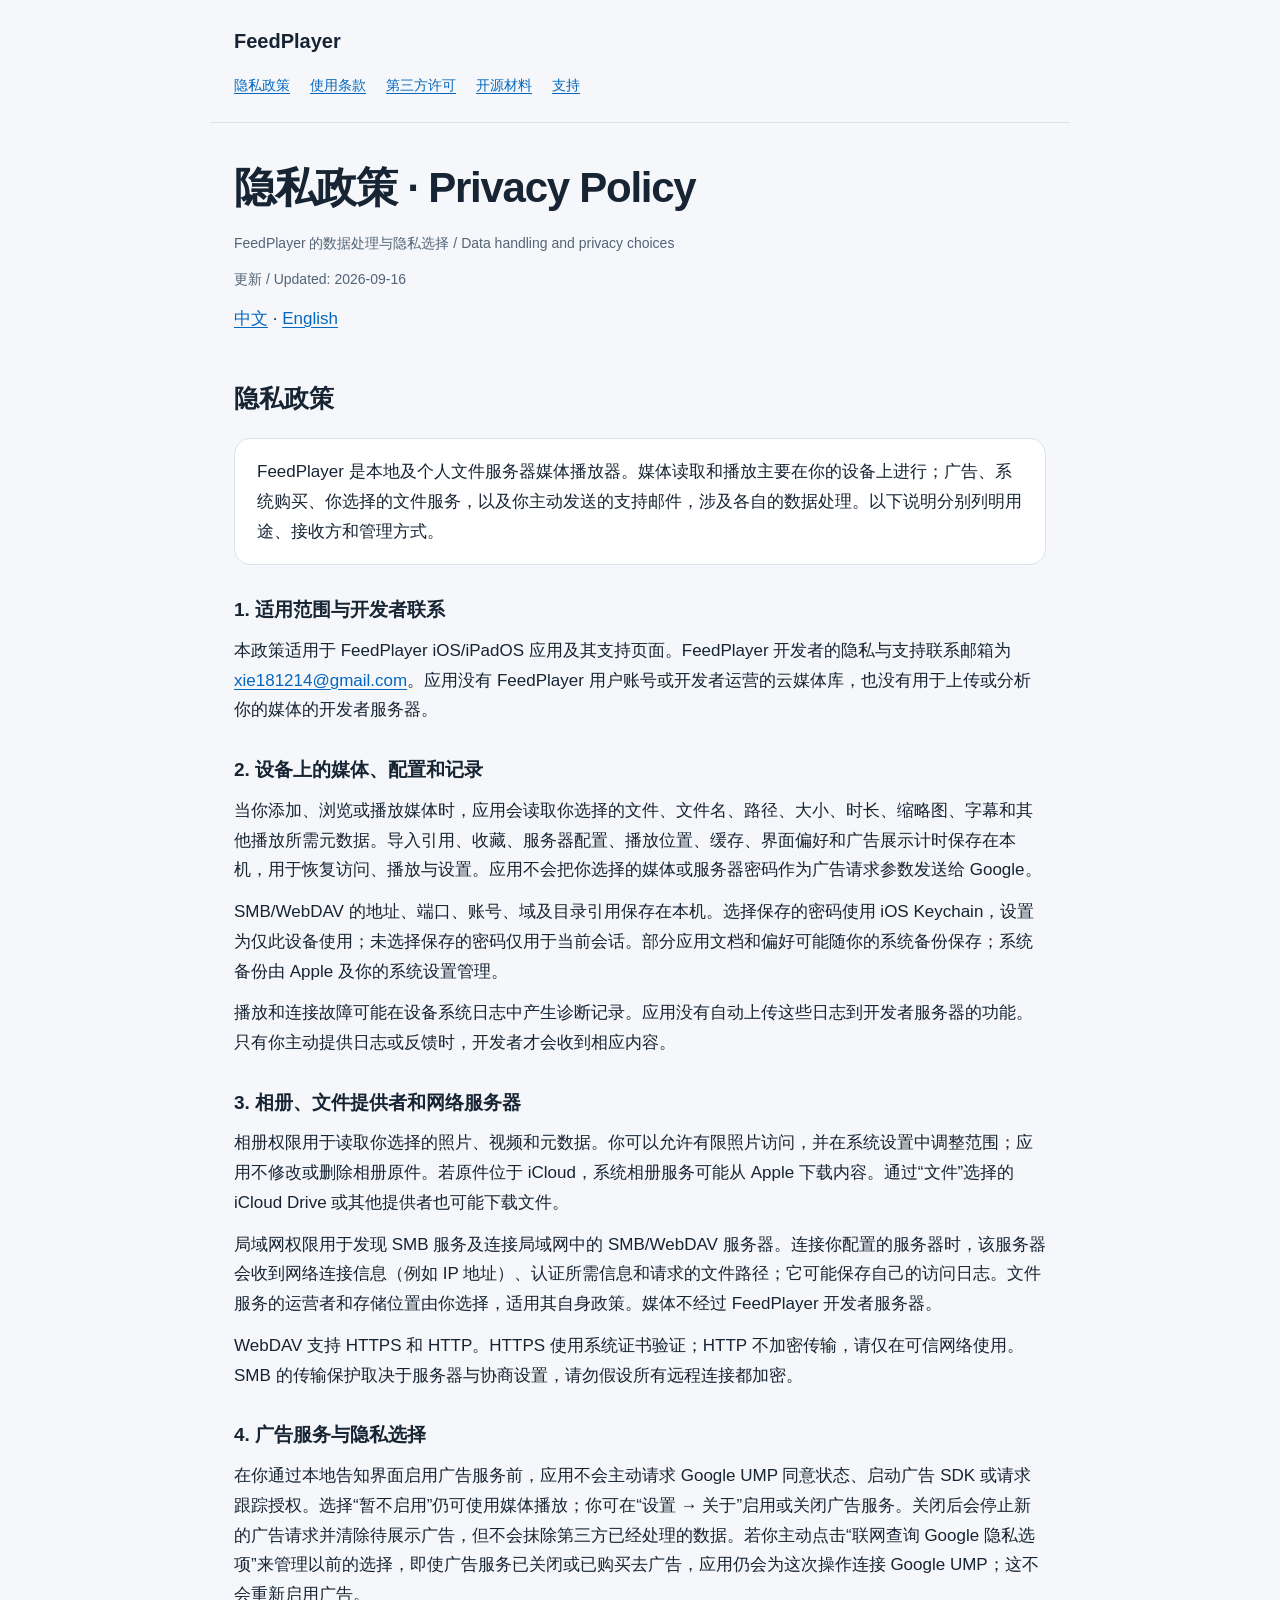
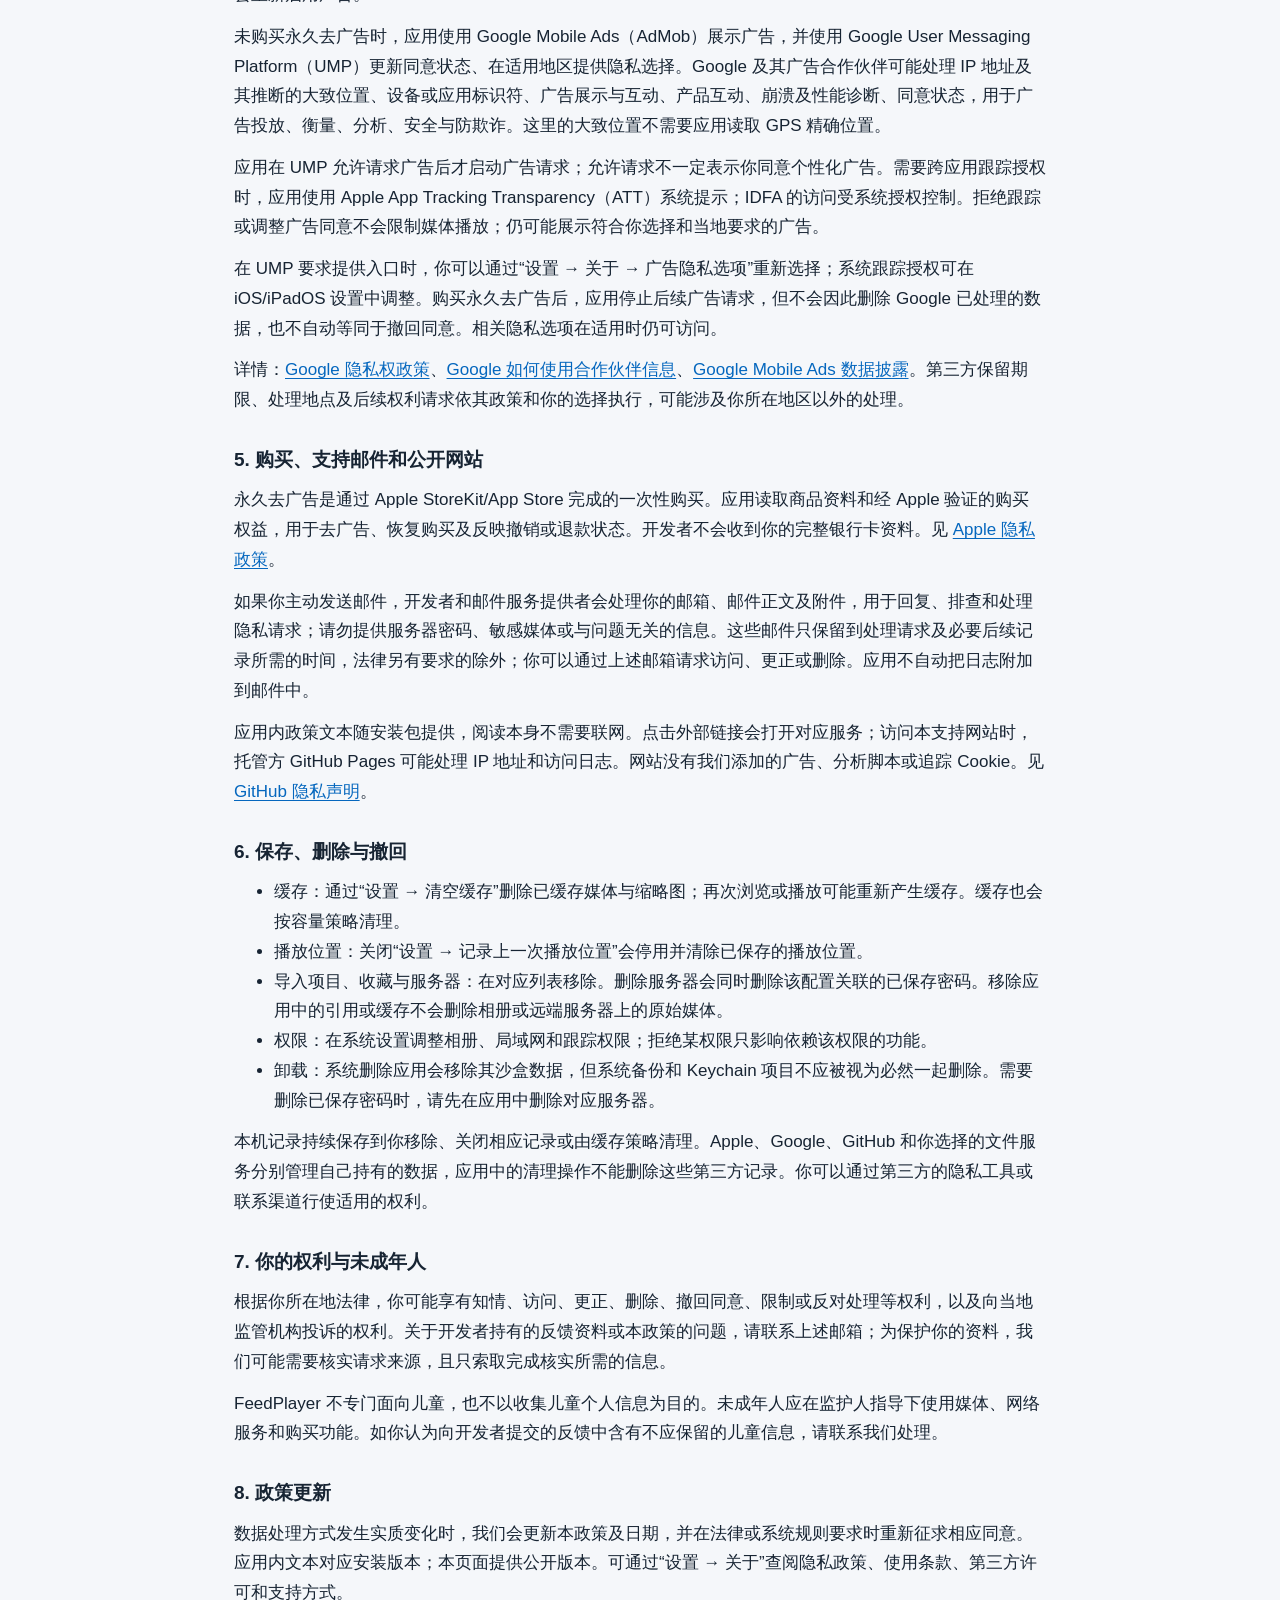
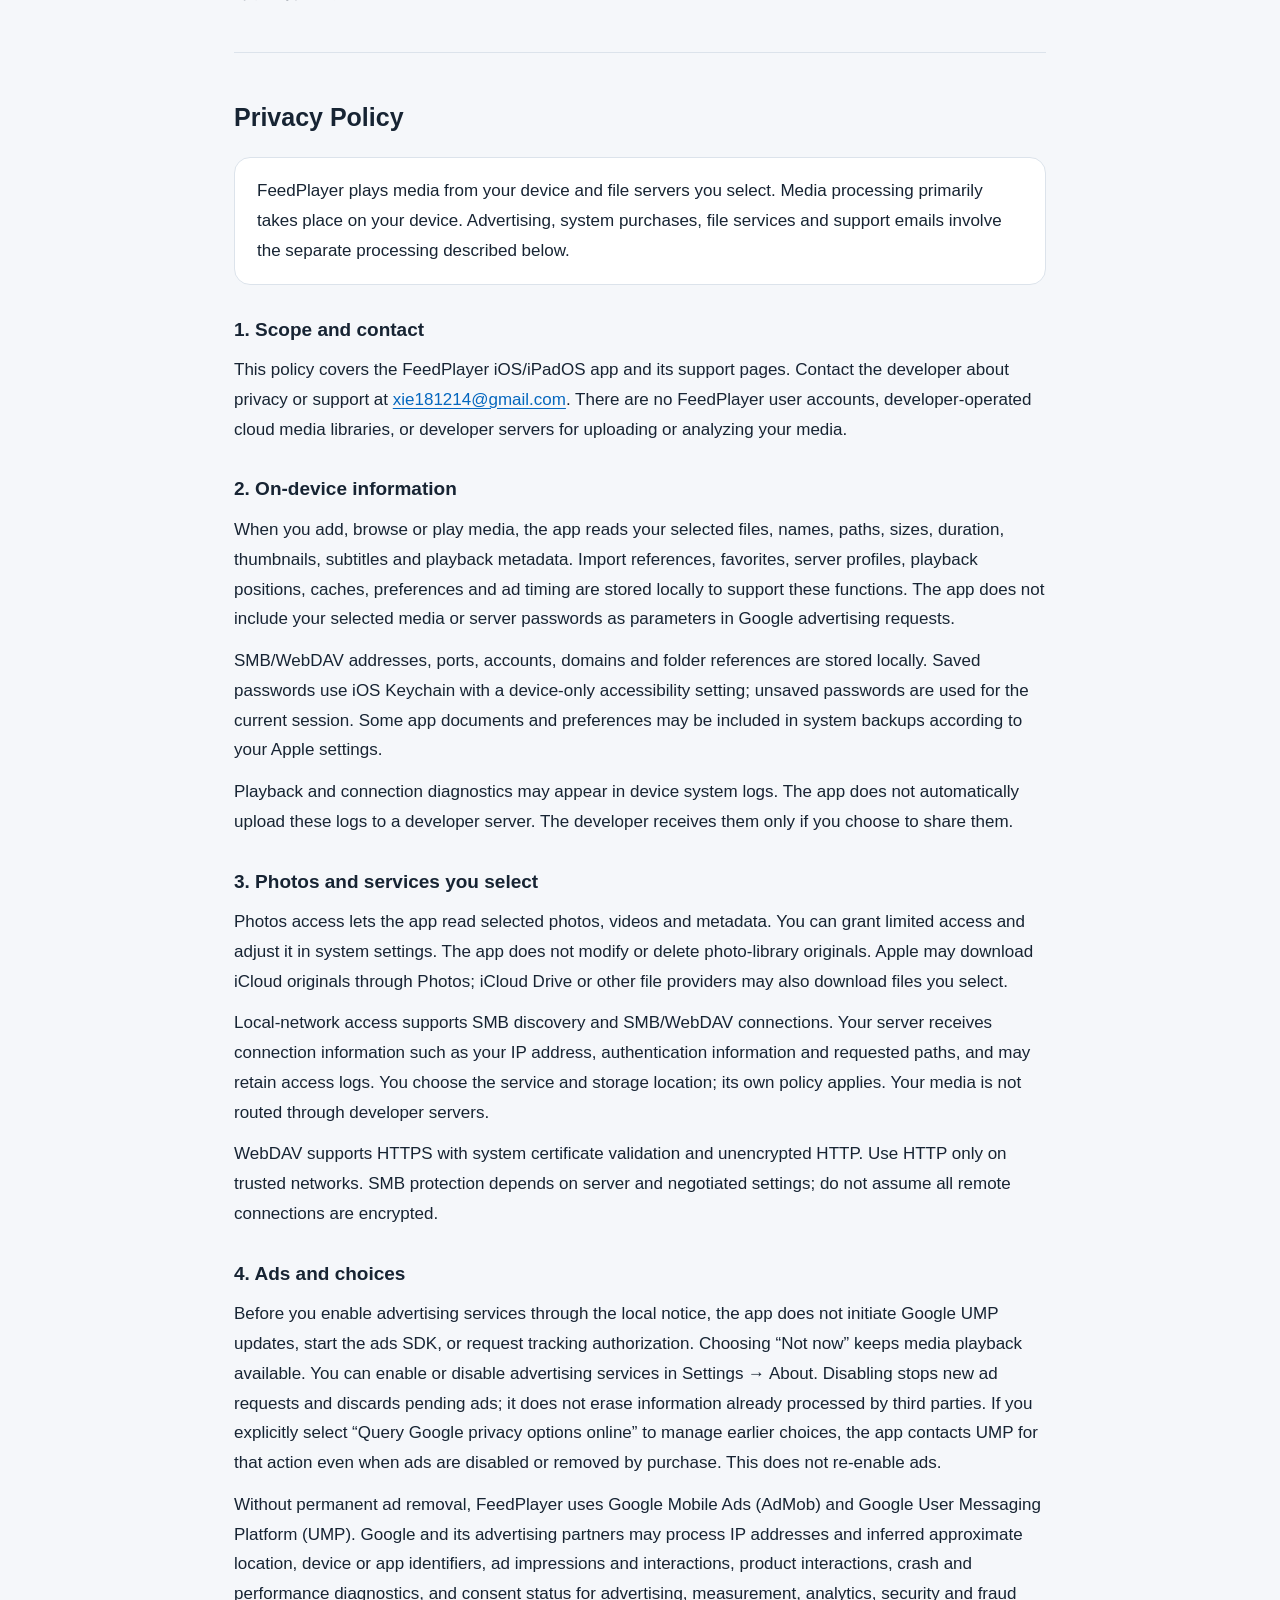
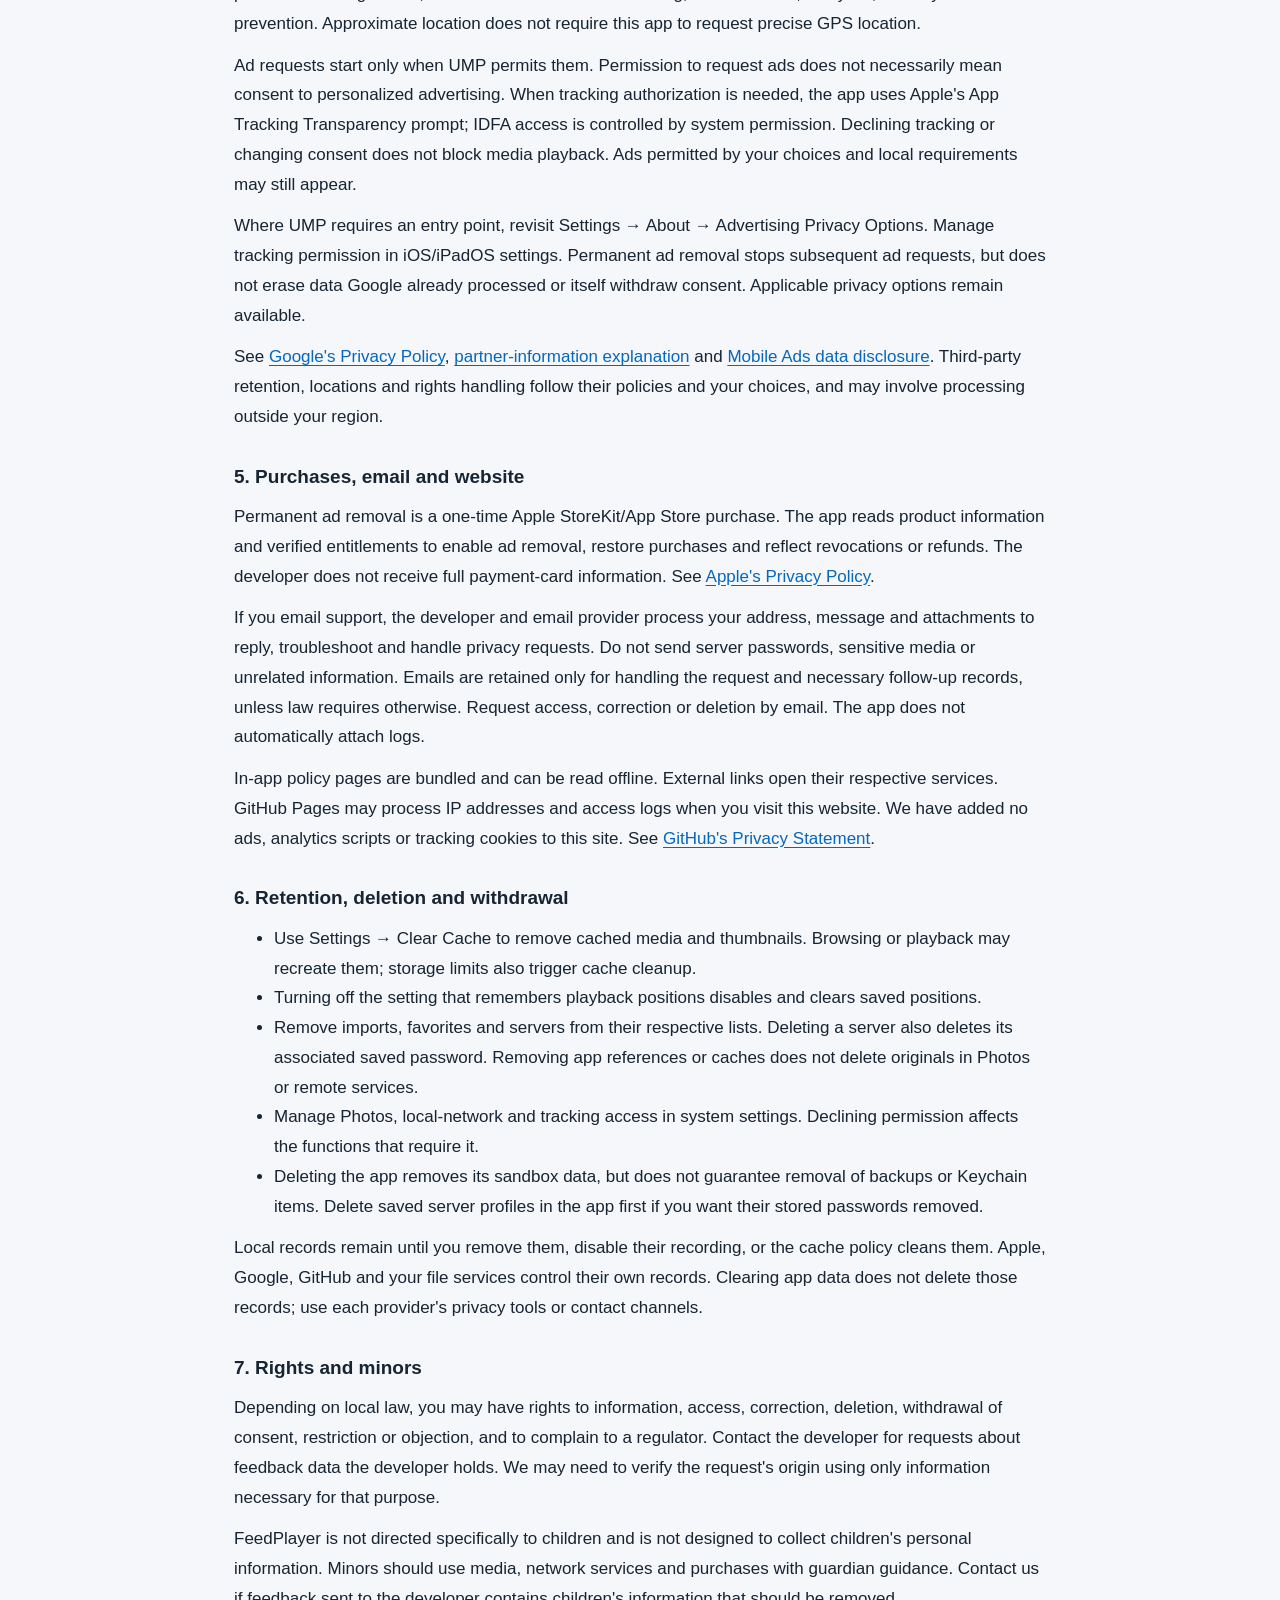
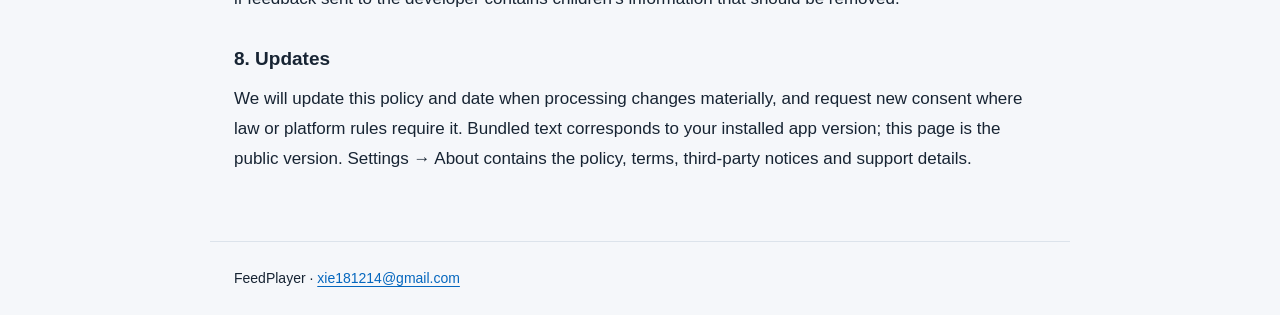
==== privacy-policy.html @ 482be85b "Publish FeedPlayer privacy, terms, third-party notices and source materials" ====
<!doctype html>
<html lang="zh-Hans"><head><meta charset="utf-8"><meta name="viewport" content="width=device-width,initial-scale=1"><meta name="color-scheme" content="light dark"><meta name="description" content="FeedPlayer 的数据处理与隐私选择 / Data handling and privacy choices"><title>FeedPlayer · 隐私政策 · Privacy Policy</title><style>
:root{color-scheme:light dark;--bg:#f5f7fa;--fg:#172433;--muted:#536477;--line:#dce3eb;--link:#0567be;--card:#fff}
*{box-sizing:border-box}body{margin:0;background:var(--bg);color:var(--fg);font:17px/1.75 -apple-system,BlinkMacSystemFont,"Segoe UI",sans-serif}a{color:var(--link);text-underline-offset:3px;overflow-wrap:anywhere}header,main,footer{max-width:860px;margin:auto;padding:24px}header{border-bottom:1px solid var(--line)}nav{display:flex;flex-wrap:wrap;gap:8px 20px;font-size:14px}.brand{display:block;font-size:20px;font-weight:700;margin-bottom:14px;text-decoration:none;color:var(--fg)}main{padding-top:40px;padding-bottom:56px}h1{font-size:clamp(28px,6vw,42px);line-height:1.2;margin:0 0 18px;letter-spacing:-.03em}h2{font-size:25px;line-height:1.3;margin:48px 0 24px}h3{font-size:19px;line-height:1.4;margin:32px 0 12px}p,ul{margin:12px 0}.meta,.muted{color:var(--muted);font-size:14px}.summary{background:var(--card);border:1px solid var(--line);border-radius:16px;padding:18px 22px;margin:24px 0}hr{border:0;border-top:1px solid var(--line);margin:44px 0}footer{border-top:1px solid var(--line);font-size:14px}pre{font:13px/1.65 ui-monospace,SFMono-Regular,Menlo,monospace;white-space:pre-wrap;overflow-wrap:anywhere}details{background:var(--card);border:1px solid var(--line);border-radius:12px;padding:16px;margin:14px 0}summary{cursor:pointer;font-weight:600}table{border-collapse:collapse;width:100%;font-size:14px}td,th{text-align:left;vertical-align:top;border-bottom:1px solid var(--line);padding:12px 6px;overflow-wrap:anywhere}code{overflow-wrap:anywhere}section{scroll-margin-top:20px}@media(prefers-color-scheme:dark){:root{--bg:#111820;--fg:#ecf1f7;--muted:#b1bfce;--line:#344251;--link:#89c6ff;--card:#1a2531}}@media(max-width:480px){header,main,footer{padding-left:20px;padding-right:20px}body{font-size:16px}nav{gap:8px 16px}}
</style></head><body><header><a class="brand" href="index.html">FeedPlayer</a><nav aria-label="合规与支持 / Legal and support"><a href="privacy-policy.html">隐私政策</a><a href="terms-of-use.html">使用条款</a><a href="third-party-notices.html">第三方许可</a><a href="source-offer.html">开源材料</a><a href="support.html">支持</a></nav></header><main><h1>隐私政策 · Privacy Policy</h1><p class="meta">FeedPlayer 的数据处理与隐私选择 / Data handling and privacy choices</p><p class="meta">更新 / Updated: 2026-09-16</p>
<p><a href="#zh">中文</a> · <a href="#en">English</a></p>
<article id="zh" lang="zh-Hans"><h2>隐私政策</h2>
<div class="summary">FeedPlayer 是本地及个人文件服务器媒体播放器。媒体读取和播放主要在你的设备上进行；广告、系统购买、你选择的文件服务，以及你主动发送的支持邮件，涉及各自的数据处理。以下说明分别列明用途、接收方和管理方式。</div>
<section><h3>1. 适用范围与开发者联系</h3><p>本政策适用于 FeedPlayer iOS/iPadOS 应用及其支持页面。FeedPlayer 开发者的隐私与支持联系邮箱为 <a href="mailto:xie181214@gmail.com">xie181214@gmail.com</a>。应用没有 FeedPlayer 用户账号或开发者运营的云媒体库，也没有用于上传或分析你的媒体的开发者服务器。</p></section>
<section><h3>2. 设备上的媒体、配置和记录</h3><p>当你添加、浏览或播放媒体时，应用会读取你选择的文件、文件名、路径、大小、时长、缩略图、字幕和其他播放所需元数据。导入引用、收藏、服务器配置、播放位置、缓存、界面偏好和广告展示计时保存在本机，用于恢复访问、播放与设置。应用不会把你选择的媒体或服务器密码作为广告请求参数发送给 Google。</p><p>SMB/WebDAV 的地址、端口、账号、域及目录引用保存在本机。选择保存的密码使用 iOS Keychain，设置为仅此设备使用；未选择保存的密码仅用于当前会话。部分应用文档和偏好可能随你的系统备份保存；系统备份由 Apple 及你的系统设置管理。</p><p>播放和连接故障可能在设备系统日志中产生诊断记录。应用没有自动上传这些日志到开发者服务器的功能。只有你主动提供日志或反馈时，开发者才会收到相应内容。</p></section>
<section><h3>3. 相册、文件提供者和网络服务器</h3><p>相册权限用于读取你选择的照片、视频和元数据。你可以允许有限照片访问，并在系统设置中调整范围；应用不修改或删除相册原件。若原件位于 iCloud，系统相册服务可能从 Apple 下载内容。通过“文件”选择的 iCloud Drive 或其他提供者也可能下载文件。</p><p>局域网权限用于发现 SMB 服务及连接局域网中的 SMB/WebDAV 服务器。连接你配置的服务器时，该服务器会收到网络连接信息（例如 IP 地址）、认证所需信息和请求的文件路径；它可能保存自己的访问日志。文件服务的运营者和存储位置由你选择，适用其自身政策。媒体不经过 FeedPlayer 开发者服务器。</p><p>WebDAV 支持 HTTPS 和 HTTP。HTTPS 使用系统证书验证；HTTP 不加密传输，请仅在可信网络使用。SMB 的传输保护取决于服务器与协商设置，请勿假设所有远程连接都加密。</p></section>
<section><h3>4. 广告服务与隐私选择</h3><p>在你通过本地告知界面启用广告服务前，应用不会主动请求 Google UMP 同意状态、启动广告 SDK 或请求跟踪授权。选择“暂不启用”仍可使用媒体播放；你可在“设置 → 关于”启用或关闭广告服务。关闭后会停止新的广告请求并清除待展示广告，但不会抹除第三方已经处理的数据。若你主动点击“联网查询 Google 隐私选项”来管理以前的选择，即使广告服务已关闭或已购买去广告，应用仍会为这次操作连接 Google UMP；这不会重新启用广告。</p><p>未购买永久去广告时，应用使用 Google Mobile Ads（AdMob）展示广告，并使用 Google User Messaging Platform（UMP）更新同意状态、在适用地区提供隐私选择。Google 及其广告合作伙伴可能处理 IP 地址及其推断的大致位置、设备或应用标识符、广告展示与互动、产品互动、崩溃及性能诊断、同意状态，用于广告投放、衡量、分析、安全与防欺诈。这里的大致位置不需要应用读取 GPS 精确位置。</p><p>应用在 UMP 允许请求广告后才启动广告请求；允许请求不一定表示你同意个性化广告。需要跨应用跟踪授权时，应用使用 Apple App Tracking Transparency（ATT）系统提示；IDFA 的访问受系统授权控制。拒绝跟踪或调整广告同意不会限制媒体播放；仍可能展示符合你选择和当地要求的广告。</p><p>在 UMP 要求提供入口时，你可以通过“设置 → 关于 → 广告隐私选项”重新选择；系统跟踪授权可在 iOS/iPadOS 设置中调整。购买永久去广告后，应用停止后续广告请求，但不会因此删除 Google 已处理的数据，也不自动等同于撤回同意。相关隐私选项在适用时仍可访问。</p><p>详情：<a href="https://policies.google.com/privacy">Google 隐私权政策</a>、<a href="https://policies.google.com/technologies/partner-sites">Google 如何使用合作伙伴信息</a>、<a href="https://developers.google.com/admob/ios/privacy/data-disclosure">Google Mobile Ads 数据披露</a>。第三方保留期限、处理地点及后续权利请求依其政策和你的选择执行，可能涉及你所在地区以外的处理。</p></section>
<section><h3>5. 购买、支持邮件和公开网站</h3><p>永久去广告是通过 Apple StoreKit/App Store 完成的一次性购买。应用读取商品资料和经 Apple 验证的购买权益，用于去广告、恢复购买及反映撤销或退款状态。开发者不会收到你的完整银行卡资料。见 <a href="https://www.apple.com/legal/privacy/">Apple 隐私政策</a>。</p><p>如果你主动发送邮件，开发者和邮件服务提供者会处理你的邮箱、邮件正文及附件，用于回复、排查和处理隐私请求；请勿提供服务器密码、敏感媒体或与问题无关的信息。这些邮件只保留到处理请求及必要后续记录所需的时间，法律另有要求的除外；你可以通过上述邮箱请求访问、更正或删除。应用不自动把日志附加到邮件中。</p><p>应用内政策文本随安装包提供，阅读本身不需要联网。点击外部链接会打开对应服务；访问本支持网站时，托管方 GitHub Pages 可能处理 IP 地址和访问日志。网站没有我们添加的广告、分析脚本或追踪 Cookie。见 <a href="https://docs.github.com/en/site-policy/privacy-policies/github-general-privacy-statement">GitHub 隐私声明</a>。</p></section>
<section><h3>6. 保存、删除与撤回</h3><ul><li>缓存：通过“设置 → 清空缓存”删除已缓存媒体与缩略图；再次浏览或播放可能重新产生缓存。缓存也会按容量策略清理。</li><li>播放位置：关闭“设置 → 记录上一次播放位置”会停用并清除已保存的播放位置。</li><li>导入项目、收藏与服务器：在对应列表移除。删除服务器会同时删除该配置关联的已保存密码。移除应用中的引用或缓存不会删除相册或远端服务器上的原始媒体。</li><li>权限：在系统设置调整相册、局域网和跟踪权限；拒绝某权限只影响依赖该权限的功能。</li><li>卸载：系统删除应用会移除其沙盒数据，但系统备份和 Keychain 项目不应被视为必然一起删除。需要删除已保存密码时，请先在应用中删除对应服务器。</li></ul><p>本机记录持续保存到你移除、关闭相应记录或由缓存策略清理。Apple、Google、GitHub 和你选择的文件服务分别管理自己持有的数据，应用中的清理操作不能删除这些第三方记录。你可以通过第三方的隐私工具或联系渠道行使适用的权利。</p></section>
<section><h3>7. 你的权利与未成年人</h3><p>根据你所在地法律，你可能享有知情、访问、更正、删除、撤回同意、限制或反对处理等权利，以及向当地监管机构投诉的权利。关于开发者持有的反馈资料或本政策的问题，请联系上述邮箱；为保护你的资料，我们可能需要核实请求来源，且只索取完成核实所需的信息。</p><p>FeedPlayer 不专门面向儿童，也不以收集儿童个人信息为目的。未成年人应在监护人指导下使用媒体、网络服务和购买功能。如你认为向开发者提交的反馈中含有不应保留的儿童信息，请联系我们处理。</p></section>
<section><h3>8. 政策更新</h3><p>数据处理方式发生实质变化时，我们会更新本政策及日期，并在法律或系统规则要求时重新征求相应同意。应用内文本对应安装版本；本页面提供公开版本。可通过“设置 → 关于”查阅隐私政策、使用条款、第三方许可和支持方式。</p></section></article>
<hr><article id="en" lang="en"><h2>Privacy Policy</h2>
<div class="summary">FeedPlayer plays media from your device and file servers you select. Media processing primarily takes place on your device. Advertising, system purchases, file services and support emails involve the separate processing described below.</div>
<section><h3>1. Scope and contact</h3><p>This policy covers the FeedPlayer iOS/iPadOS app and its support pages. Contact the developer about privacy or support at <a href="mailto:xie181214@gmail.com">xie181214@gmail.com</a>. There are no FeedPlayer user accounts, developer-operated cloud media libraries, or developer servers for uploading or analyzing your media.</p></section>
<section><h3>2. On-device information</h3><p>When you add, browse or play media, the app reads your selected files, names, paths, sizes, duration, thumbnails, subtitles and playback metadata. Import references, favorites, server profiles, playback positions, caches, preferences and ad timing are stored locally to support these functions. The app does not include your selected media or server passwords as parameters in Google advertising requests.</p><p>SMB/WebDAV addresses, ports, accounts, domains and folder references are stored locally. Saved passwords use iOS Keychain with a device-only accessibility setting; unsaved passwords are used for the current session. Some app documents and preferences may be included in system backups according to your Apple settings.</p><p>Playback and connection diagnostics may appear in device system logs. The app does not automatically upload these logs to a developer server. The developer receives them only if you choose to share them.</p></section>
<section><h3>3. Photos and services you select</h3><p>Photos access lets the app read selected photos, videos and metadata. You can grant limited access and adjust it in system settings. The app does not modify or delete photo-library originals. Apple may download iCloud originals through Photos; iCloud Drive or other file providers may also download files you select.</p><p>Local-network access supports SMB discovery and SMB/WebDAV connections. Your server receives connection information such as your IP address, authentication information and requested paths, and may retain access logs. You choose the service and storage location; its own policy applies. Your media is not routed through developer servers.</p><p>WebDAV supports HTTPS with system certificate validation and unencrypted HTTP. Use HTTP only on trusted networks. SMB protection depends on server and negotiated settings; do not assume all remote connections are encrypted.</p></section>
<section><h3>4. Ads and choices</h3><p>Before you enable advertising services through the local notice, the app does not initiate Google UMP updates, start the ads SDK, or request tracking authorization. Choosing “Not now” keeps media playback available. You can enable or disable advertising services in Settings → About. Disabling stops new ad requests and discards pending ads; it does not erase information already processed by third parties. If you explicitly select “Query Google privacy options online” to manage earlier choices, the app contacts UMP for that action even when ads are disabled or removed by purchase. This does not re-enable ads.</p><p>Without permanent ad removal, FeedPlayer uses Google Mobile Ads (AdMob) and Google User Messaging Platform (UMP). Google and its advertising partners may process IP addresses and inferred approximate location, device or app identifiers, ad impressions and interactions, product interactions, crash and performance diagnostics, and consent status for advertising, measurement, analytics, security and fraud prevention. Approximate location does not require this app to request precise GPS location.</p><p>Ad requests start only when UMP permits them. Permission to request ads does not necessarily mean consent to personalized advertising. When tracking authorization is needed, the app uses Apple's App Tracking Transparency prompt; IDFA access is controlled by system permission. Declining tracking or changing consent does not block media playback. Ads permitted by your choices and local requirements may still appear.</p><p>Where UMP requires an entry point, revisit Settings → About → Advertising Privacy Options. Manage tracking permission in iOS/iPadOS settings. Permanent ad removal stops subsequent ad requests, but does not erase data Google already processed or itself withdraw consent. Applicable privacy options remain available.</p><p>See <a href="https://policies.google.com/privacy">Google's Privacy Policy</a>, <a href="https://policies.google.com/technologies/partner-sites">partner-information explanation</a> and <a href="https://developers.google.com/admob/ios/privacy/data-disclosure">Mobile Ads data disclosure</a>. Third-party retention, locations and rights handling follow their policies and your choices, and may involve processing outside your region.</p></section>
<section><h3>5. Purchases, email and website</h3><p>Permanent ad removal is a one-time Apple StoreKit/App Store purchase. The app reads product information and verified entitlements to enable ad removal, restore purchases and reflect revocations or refunds. The developer does not receive full payment-card information. See <a href="https://www.apple.com/legal/privacy/">Apple's Privacy Policy</a>.</p><p>If you email support, the developer and email provider process your address, message and attachments to reply, troubleshoot and handle privacy requests. Do not send server passwords, sensitive media or unrelated information. Emails are retained only for handling the request and necessary follow-up records, unless law requires otherwise. Request access, correction or deletion by email. The app does not automatically attach logs.</p><p>In-app policy pages are bundled and can be read offline. External links open their respective services. GitHub Pages may process IP addresses and access logs when you visit this website. We have added no ads, analytics scripts or tracking cookies to this site. See <a href="https://docs.github.com/en/site-policy/privacy-policies/github-general-privacy-statement">GitHub's Privacy Statement</a>.</p></section>
<section><h3>6. Retention, deletion and withdrawal</h3><ul><li>Use Settings → Clear Cache to remove cached media and thumbnails. Browsing or playback may recreate them; storage limits also trigger cache cleanup.</li><li>Turning off the setting that remembers playback positions disables and clears saved positions.</li><li>Remove imports, favorites and servers from their respective lists. Deleting a server also deletes its associated saved password. Removing app references or caches does not delete originals in Photos or remote services.</li><li>Manage Photos, local-network and tracking access in system settings. Declining permission affects the functions that require it.</li><li>Deleting the app removes its sandbox data, but does not guarantee removal of backups or Keychain items. Delete saved server profiles in the app first if you want their stored passwords removed.</li></ul><p>Local records remain until you remove them, disable their recording, or the cache policy cleans them. Apple, Google, GitHub and your file services control their own records. Clearing app data does not delete those records; use each provider's privacy tools or contact channels.</p></section>
<section><h3>7. Rights and minors</h3><p>Depending on local law, you may have rights to information, access, correction, deletion, withdrawal of consent, restriction or objection, and to complain to a regulator. Contact the developer for requests about feedback data the developer holds. We may need to verify the request's origin using only information necessary for that purpose.</p><p>FeedPlayer is not directed specifically to children and is not designed to collect children's personal information. Minors should use media, network services and purchases with guardian guidance. Contact us if feedback sent to the developer contains children's information that should be removed.</p></section>
<section><h3>8. Updates</h3><p>We will update this policy and date when processing changes materially, and request new consent where law or platform rules require it. Bundled text corresponds to your installed app version; this page is the public version. Settings → About contains the policy, terms, third-party notices and support details.</p></section></article>
</main><footer>FeedPlayer · <a href="mailto:xie181214@gmail.com">xie181214@gmail.com</a></footer></body></html>
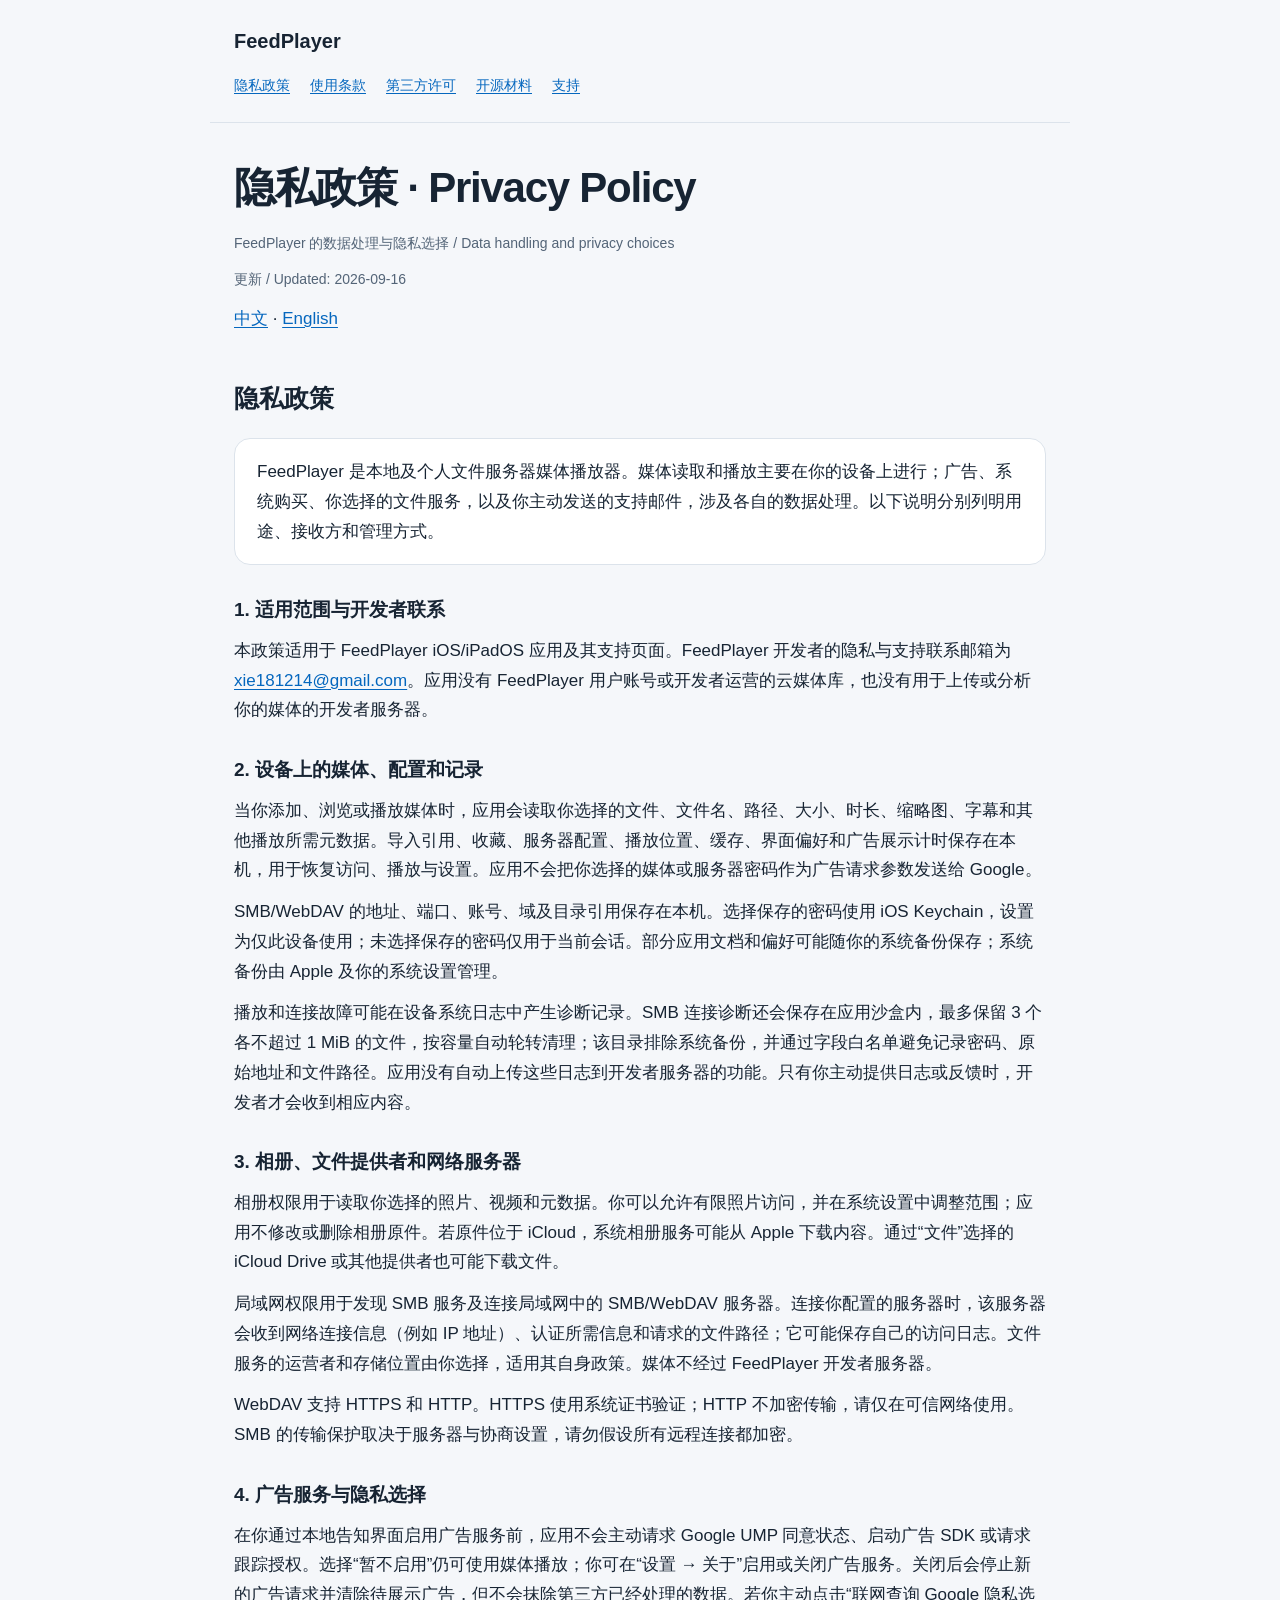
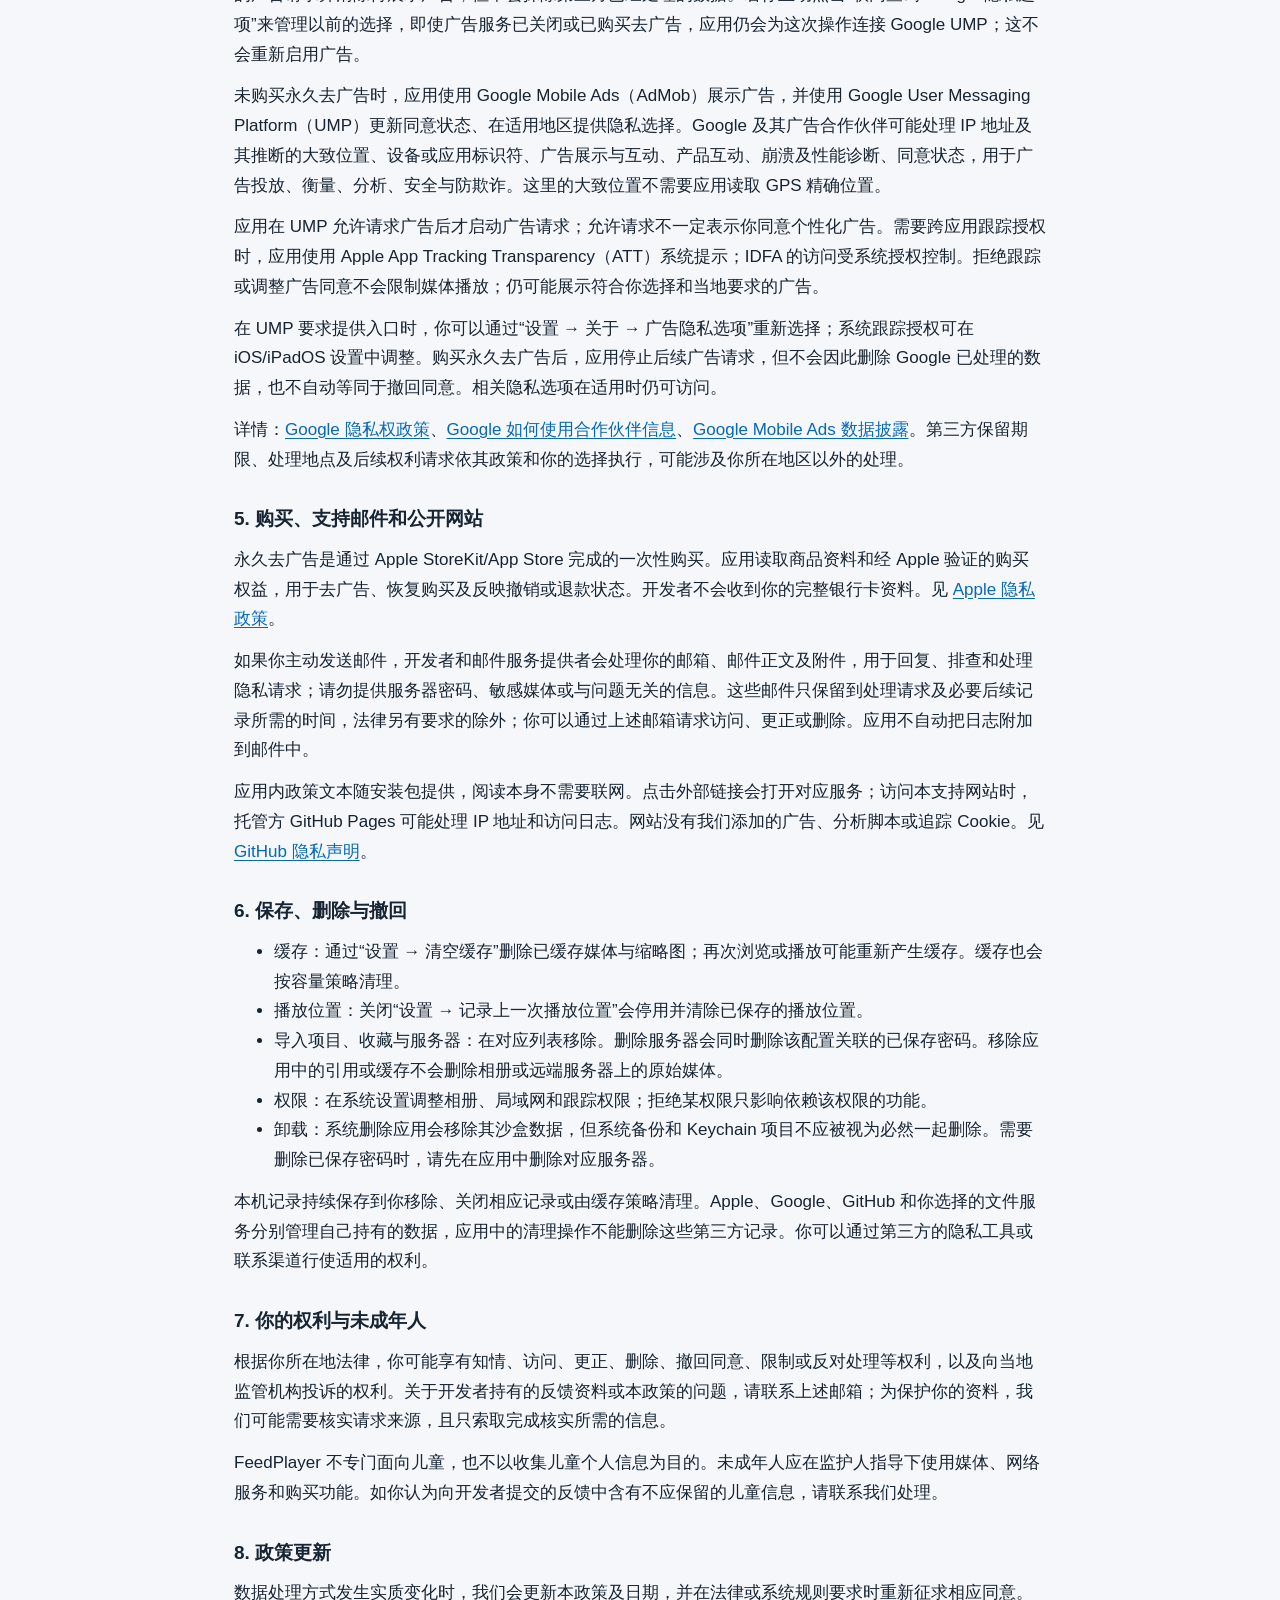
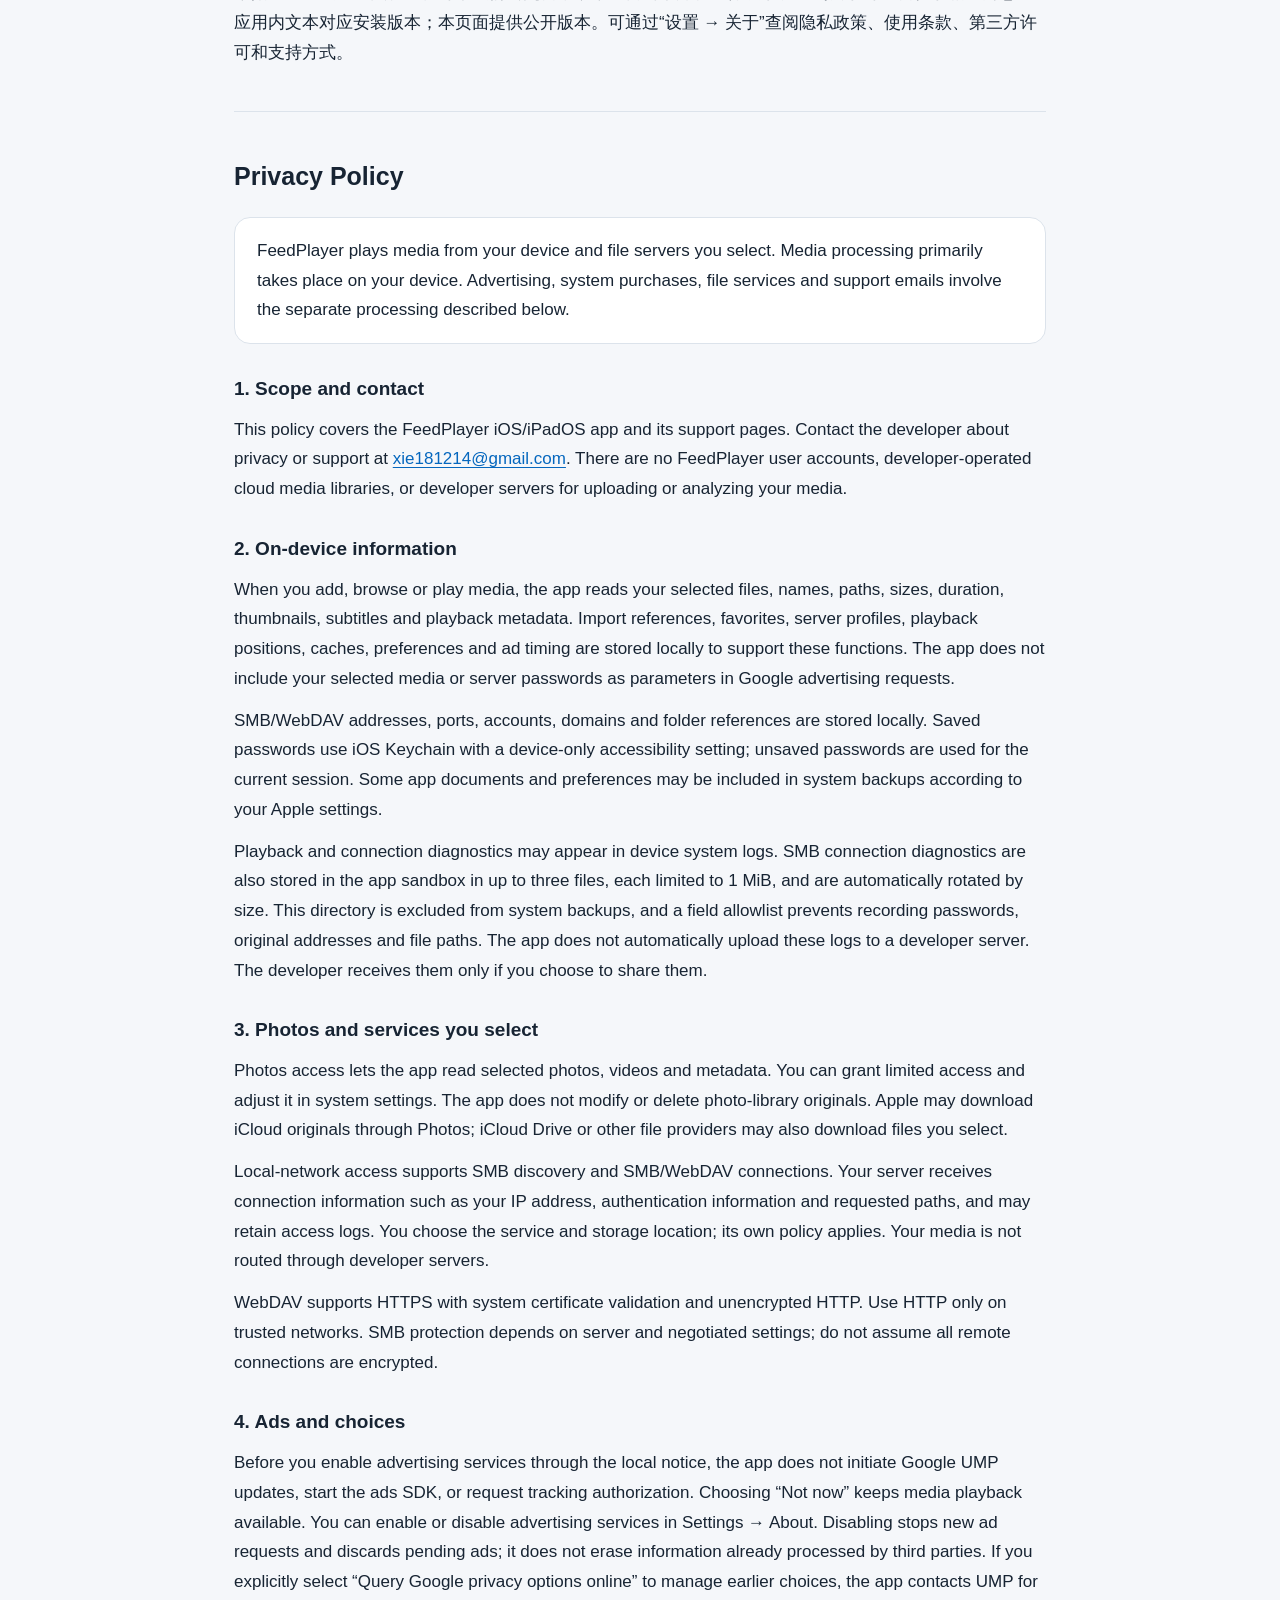
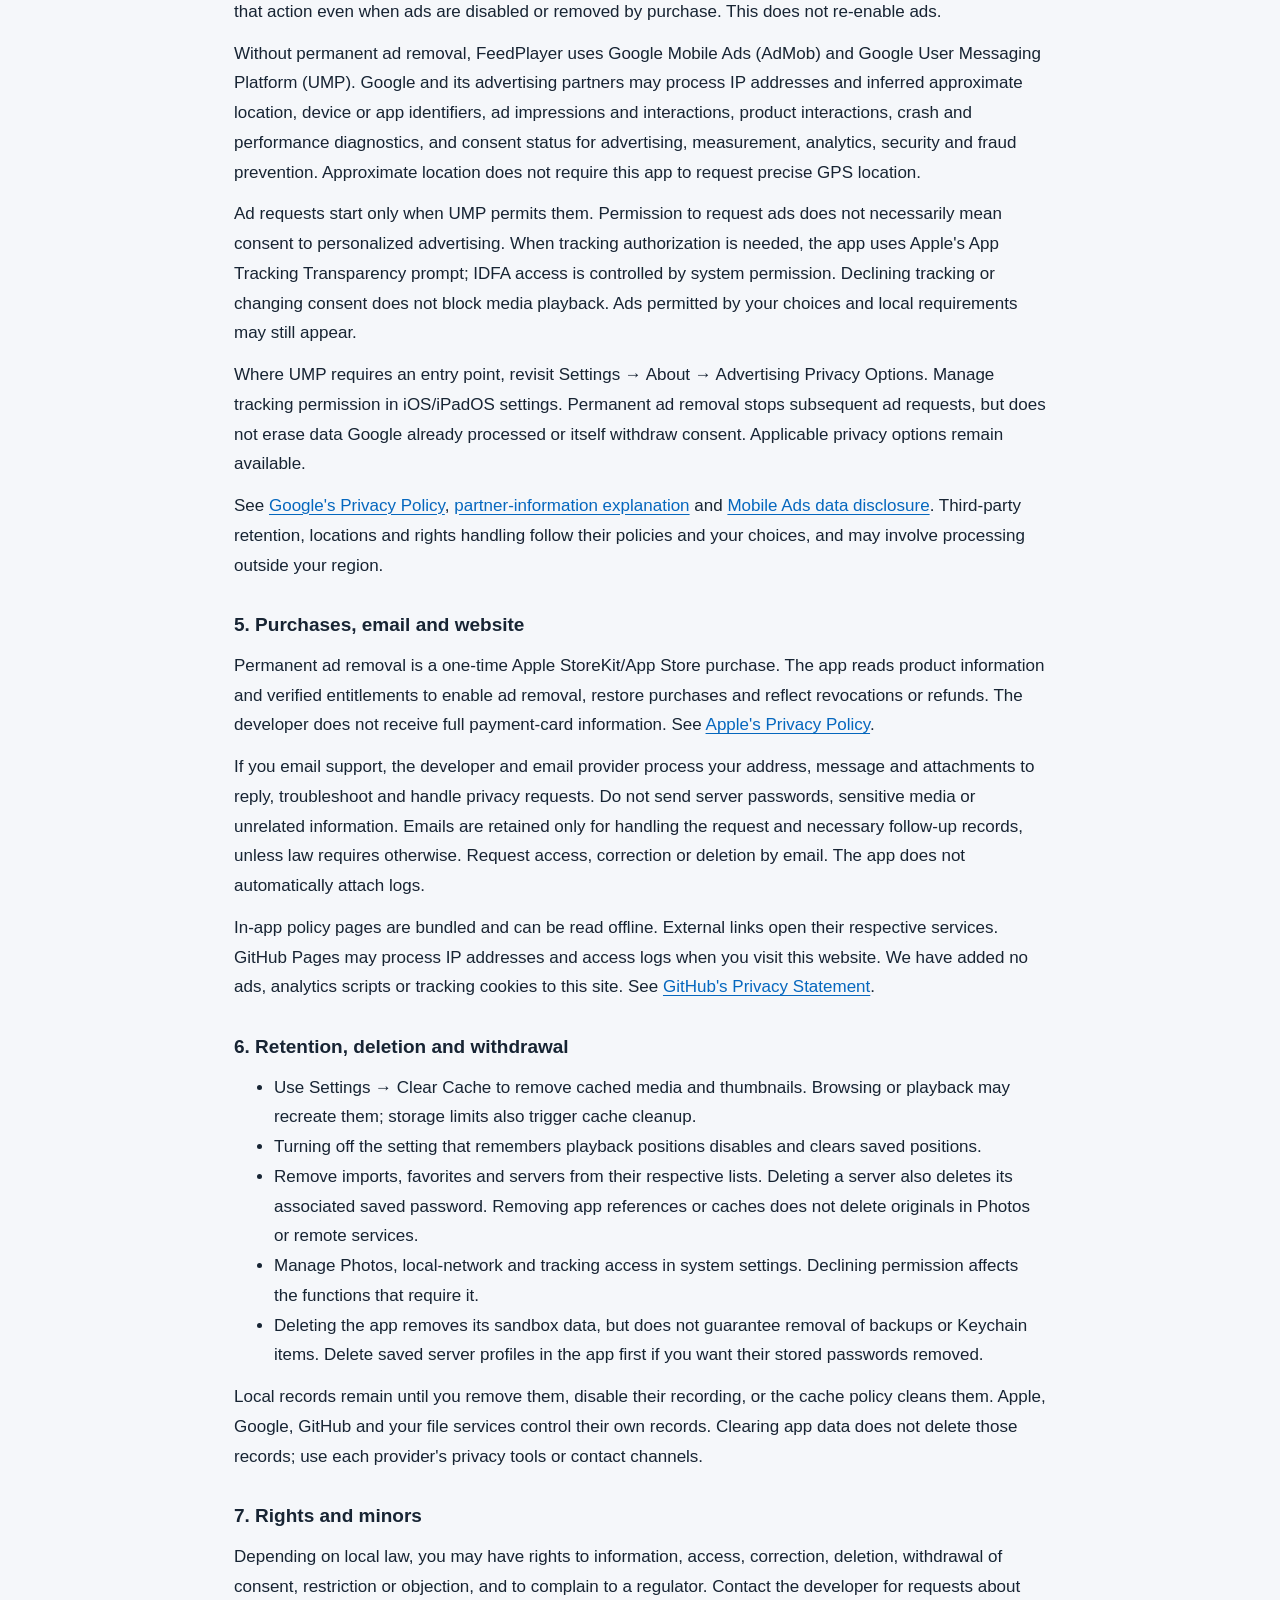
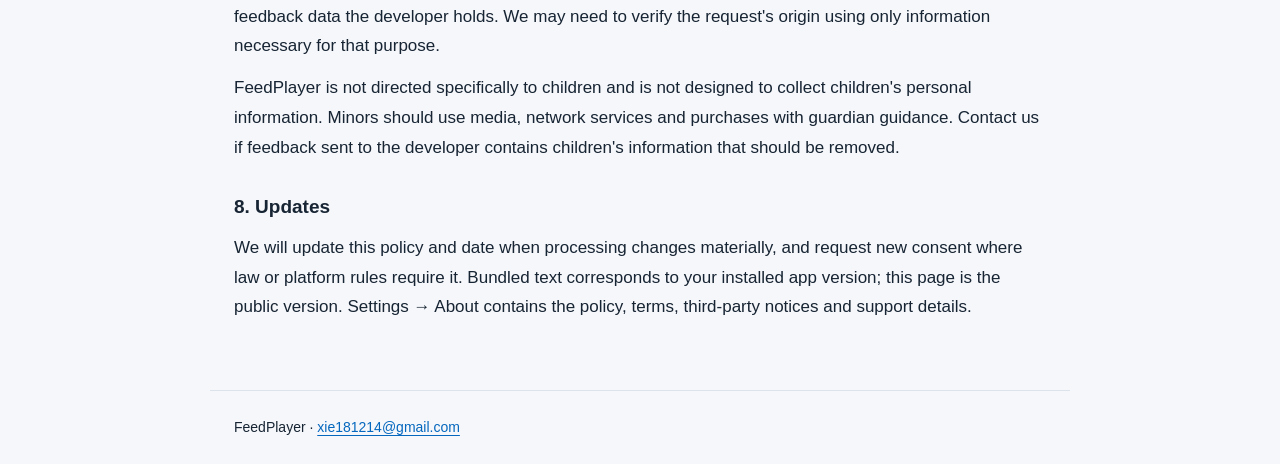
==== commit 8d22f82f: "Clarify local diagnostic retention and publish relinking validation" ====
--- a/privacy-policy.html
+++ b/privacy-policy.html
@@ -7,7 +7,7 @@
 <article id="zh" lang="zh-Hans"><h2>隐私政策</h2>
 <div class="summary">FeedPlayer 是本地及个人文件服务器媒体播放器。媒体读取和播放主要在你的设备上进行；广告、系统购买、你选择的文件服务，以及你主动发送的支持邮件，涉及各自的数据处理。以下说明分别列明用途、接收方和管理方式。</div>
 <section><h3>1. 适用范围与开发者联系</h3><p>本政策适用于 FeedPlayer iOS/iPadOS 应用及其支持页面。FeedPlayer 开发者的隐私与支持联系邮箱为 <a href="mailto:xie181214@gmail.com">xie181214@gmail.com</a>。应用没有 FeedPlayer 用户账号或开发者运营的云媒体库，也没有用于上传或分析你的媒体的开发者服务器。</p></section>
-<section><h3>2. 设备上的媒体、配置和记录</h3><p>当你添加、浏览或播放媒体时，应用会读取你选择的文件、文件名、路径、大小、时长、缩略图、字幕和其他播放所需元数据。导入引用、收藏、服务器配置、播放位置、缓存、界面偏好和广告展示计时保存在本机，用于恢复访问、播放与设置。应用不会把你选择的媒体或服务器密码作为广告请求参数发送给 Google。</p><p>SMB/WebDAV 的地址、端口、账号、域及目录引用保存在本机。选择保存的密码使用 iOS Keychain，设置为仅此设备使用；未选择保存的密码仅用于当前会话。部分应用文档和偏好可能随你的系统备份保存；系统备份由 Apple 及你的系统设置管理。</p><p>播放和连接故障可能在设备系统日志中产生诊断记录。应用没有自动上传这些日志到开发者服务器的功能。只有你主动提供日志或反馈时，开发者才会收到相应内容。</p></section>
+<section><h3>2. 设备上的媒体、配置和记录</h3><p>当你添加、浏览或播放媒体时，应用会读取你选择的文件、文件名、路径、大小、时长、缩略图、字幕和其他播放所需元数据。导入引用、收藏、服务器配置、播放位置、缓存、界面偏好和广告展示计时保存在本机，用于恢复访问、播放与设置。应用不会把你选择的媒体或服务器密码作为广告请求参数发送给 Google。</p><p>SMB/WebDAV 的地址、端口、账号、域及目录引用保存在本机。选择保存的密码使用 iOS Keychain，设置为仅此设备使用；未选择保存的密码仅用于当前会话。部分应用文档和偏好可能随你的系统备份保存；系统备份由 Apple 及你的系统设置管理。</p><p>播放和连接故障可能在设备系统日志中产生诊断记录。SMB 连接诊断还会保存在应用沙盒内，最多保留 3 个各不超过 1 MiB 的文件，按容量自动轮转清理；该目录排除系统备份，并通过字段白名单避免记录密码、原始地址和文件路径。应用没有自动上传这些日志到开发者服务器的功能。只有你主动提供日志或反馈时，开发者才会收到相应内容。</p></section>
 <section><h3>3. 相册、文件提供者和网络服务器</h3><p>相册权限用于读取你选择的照片、视频和元数据。你可以允许有限照片访问，并在系统设置中调整范围；应用不修改或删除相册原件。若原件位于 iCloud，系统相册服务可能从 Apple 下载内容。通过“文件”选择的 iCloud Drive 或其他提供者也可能下载文件。</p><p>局域网权限用于发现 SMB 服务及连接局域网中的 SMB/WebDAV 服务器。连接你配置的服务器时，该服务器会收到网络连接信息（例如 IP 地址）、认证所需信息和请求的文件路径；它可能保存自己的访问日志。文件服务的运营者和存储位置由你选择，适用其自身政策。媒体不经过 FeedPlayer 开发者服务器。</p><p>WebDAV 支持 HTTPS 和 HTTP。HTTPS 使用系统证书验证；HTTP 不加密传输，请仅在可信网络使用。SMB 的传输保护取决于服务器与协商设置，请勿假设所有远程连接都加密。</p></section>
 <section><h3>4. 广告服务与隐私选择</h3><p>在你通过本地告知界面启用广告服务前，应用不会主动请求 Google UMP 同意状态、启动广告 SDK 或请求跟踪授权。选择“暂不启用”仍可使用媒体播放；你可在“设置 → 关于”启用或关闭广告服务。关闭后会停止新的广告请求并清除待展示广告，但不会抹除第三方已经处理的数据。若你主动点击“联网查询 Google 隐私选项”来管理以前的选择，即使广告服务已关闭或已购买去广告，应用仍会为这次操作连接 Google UMP；这不会重新启用广告。</p><p>未购买永久去广告时，应用使用 Google Mobile Ads（AdMob）展示广告，并使用 Google User Messaging Platform（UMP）更新同意状态、在适用地区提供隐私选择。Google 及其广告合作伙伴可能处理 IP 地址及其推断的大致位置、设备或应用标识符、广告展示与互动、产品互动、崩溃及性能诊断、同意状态，用于广告投放、衡量、分析、安全与防欺诈。这里的大致位置不需要应用读取 GPS 精确位置。</p><p>应用在 UMP 允许请求广告后才启动广告请求；允许请求不一定表示你同意个性化广告。需要跨应用跟踪授权时，应用使用 Apple App Tracking Transparency（ATT）系统提示；IDFA 的访问受系统授权控制。拒绝跟踪或调整广告同意不会限制媒体播放；仍可能展示符合你选择和当地要求的广告。</p><p>在 UMP 要求提供入口时，你可以通过“设置 → 关于 → 广告隐私选项”重新选择；系统跟踪授权可在 iOS/iPadOS 设置中调整。购买永久去广告后，应用停止后续广告请求，但不会因此删除 Google 已处理的数据，也不自动等同于撤回同意。相关隐私选项在适用时仍可访问。</p><p>详情：<a href="https://policies.google.com/privacy">Google 隐私权政策</a>、<a href="https://policies.google.com/technologies/partner-sites">Google 如何使用合作伙伴信息</a>、<a href="https://developers.google.com/admob/ios/privacy/data-disclosure">Google Mobile Ads 数据披露</a>。第三方保留期限、处理地点及后续权利请求依其政策和你的选择执行，可能涉及你所在地区以外的处理。</p></section>
 <section><h3>5. 购买、支持邮件和公开网站</h3><p>永久去广告是通过 Apple StoreKit/App Store 完成的一次性购买。应用读取商品资料和经 Apple 验证的购买权益，用于去广告、恢复购买及反映撤销或退款状态。开发者不会收到你的完整银行卡资料。见 <a href="https://www.apple.com/legal/privacy/">Apple 隐私政策</a>。</p><p>如果你主动发送邮件，开发者和邮件服务提供者会处理你的邮箱、邮件正文及附件，用于回复、排查和处理隐私请求；请勿提供服务器密码、敏感媒体或与问题无关的信息。这些邮件只保留到处理请求及必要后续记录所需的时间，法律另有要求的除外；你可以通过上述邮箱请求访问、更正或删除。应用不自动把日志附加到邮件中。</p><p>应用内政策文本随安装包提供，阅读本身不需要联网。点击外部链接会打开对应服务；访问本支持网站时，托管方 GitHub Pages 可能处理 IP 地址和访问日志。网站没有我们添加的广告、分析脚本或追踪 Cookie。见 <a href="https://docs.github.com/en/site-policy/privacy-policies/github-general-privacy-statement">GitHub 隐私声明</a>。</p></section>
@@ -17,7 +17,7 @@
 <hr><article id="en" lang="en"><h2>Privacy Policy</h2>
 <div class="summary">FeedPlayer plays media from your device and file servers you select. Media processing primarily takes place on your device. Advertising, system purchases, file services and support emails involve the separate processing described below.</div>
 <section><h3>1. Scope and contact</h3><p>This policy covers the FeedPlayer iOS/iPadOS app and its support pages. Contact the developer about privacy or support at <a href="mailto:xie181214@gmail.com">xie181214@gmail.com</a>. There are no FeedPlayer user accounts, developer-operated cloud media libraries, or developer servers for uploading or analyzing your media.</p></section>
-<section><h3>2. On-device information</h3><p>When you add, browse or play media, the app reads your selected files, names, paths, sizes, duration, thumbnails, subtitles and playback metadata. Import references, favorites, server profiles, playback positions, caches, preferences and ad timing are stored locally to support these functions. The app does not include your selected media or server passwords as parameters in Google advertising requests.</p><p>SMB/WebDAV addresses, ports, accounts, domains and folder references are stored locally. Saved passwords use iOS Keychain with a device-only accessibility setting; unsaved passwords are used for the current session. Some app documents and preferences may be included in system backups according to your Apple settings.</p><p>Playback and connection diagnostics may appear in device system logs. The app does not automatically upload these logs to a developer server. The developer receives them only if you choose to share them.</p></section>
+<section><h3>2. On-device information</h3><p>When you add, browse or play media, the app reads your selected files, names, paths, sizes, duration, thumbnails, subtitles and playback metadata. Import references, favorites, server profiles, playback positions, caches, preferences and ad timing are stored locally to support these functions. The app does not include your selected media or server passwords as parameters in Google advertising requests.</p><p>SMB/WebDAV addresses, ports, accounts, domains and folder references are stored locally. Saved passwords use iOS Keychain with a device-only accessibility setting; unsaved passwords are used for the current session. Some app documents and preferences may be included in system backups according to your Apple settings.</p><p>Playback and connection diagnostics may appear in device system logs. SMB connection diagnostics are also stored in the app sandbox in up to three files, each limited to 1 MiB, and are automatically rotated by size. This directory is excluded from system backups, and a field allowlist prevents recording passwords, original addresses and file paths. The app does not automatically upload these logs to a developer server. The developer receives them only if you choose to share them.</p></section>
 <section><h3>3. Photos and services you select</h3><p>Photos access lets the app read selected photos, videos and metadata. You can grant limited access and adjust it in system settings. The app does not modify or delete photo-library originals. Apple may download iCloud originals through Photos; iCloud Drive or other file providers may also download files you select.</p><p>Local-network access supports SMB discovery and SMB/WebDAV connections. Your server receives connection information such as your IP address, authentication information and requested paths, and may retain access logs. You choose the service and storage location; its own policy applies. Your media is not routed through developer servers.</p><p>WebDAV supports HTTPS with system certificate validation and unencrypted HTTP. Use HTTP only on trusted networks. SMB protection depends on server and negotiated settings; do not assume all remote connections are encrypted.</p></section>
 <section><h3>4. Ads and choices</h3><p>Before you enable advertising services through the local notice, the app does not initiate Google UMP updates, start the ads SDK, or request tracking authorization. Choosing “Not now” keeps media playback available. You can enable or disable advertising services in Settings → About. Disabling stops new ad requests and discards pending ads; it does not erase information already processed by third parties. If you explicitly select “Query Google privacy options online” to manage earlier choices, the app contacts UMP for that action even when ads are disabled or removed by purchase. This does not re-enable ads.</p><p>Without permanent ad removal, FeedPlayer uses Google Mobile Ads (AdMob) and Google User Messaging Platform (UMP). Google and its advertising partners may process IP addresses and inferred approximate location, device or app identifiers, ad impressions and interactions, product interactions, crash and performance diagnostics, and consent status for advertising, measurement, analytics, security and fraud prevention. Approximate location does not require this app to request precise GPS location.</p><p>Ad requests start only when UMP permits them. Permission to request ads does not necessarily mean consent to personalized advertising. When tracking authorization is needed, the app uses Apple's App Tracking Transparency prompt; IDFA access is controlled by system permission. Declining tracking or changing consent does not block media playback. Ads permitted by your choices and local requirements may still appear.</p><p>Where UMP requires an entry point, revisit Settings → About → Advertising Privacy Options. Manage tracking permission in iOS/iPadOS settings. Permanent ad removal stops subsequent ad requests, but does not erase data Google already processed or itself withdraw consent. Applicable privacy options remain available.</p><p>See <a href="https://policies.google.com/privacy">Google's Privacy Policy</a>, <a href="https://policies.google.com/technologies/partner-sites">partner-information explanation</a> and <a href="https://developers.google.com/admob/ios/privacy/data-disclosure">Mobile Ads data disclosure</a>. Third-party retention, locations and rights handling follow their policies and your choices, and may involve processing outside your region.</p></section>
 <section><h3>5. Purchases, email and website</h3><p>Permanent ad removal is a one-time Apple StoreKit/App Store purchase. The app reads product information and verified entitlements to enable ad removal, restore purchases and reflect revocations or refunds. The developer does not receive full payment-card information. See <a href="https://www.apple.com/legal/privacy/">Apple's Privacy Policy</a>.</p><p>If you email support, the developer and email provider process your address, message and attachments to reply, troubleshoot and handle privacy requests. Do not send server passwords, sensitive media or unrelated information. Emails are retained only for handling the request and necessary follow-up records, unless law requires otherwise. Request access, correction or deletion by email. The app does not automatically attach logs.</p><p>In-app policy pages are bundled and can be read offline. External links open their respective services. GitHub Pages may process IP addresses and access logs when you visit this website. We have added no ads, analytics scripts or tracking cookies to this site. See <a href="https://docs.github.com/en/site-policy/privacy-policies/github-general-privacy-statement">GitHub's Privacy Statement</a>.</p></section>
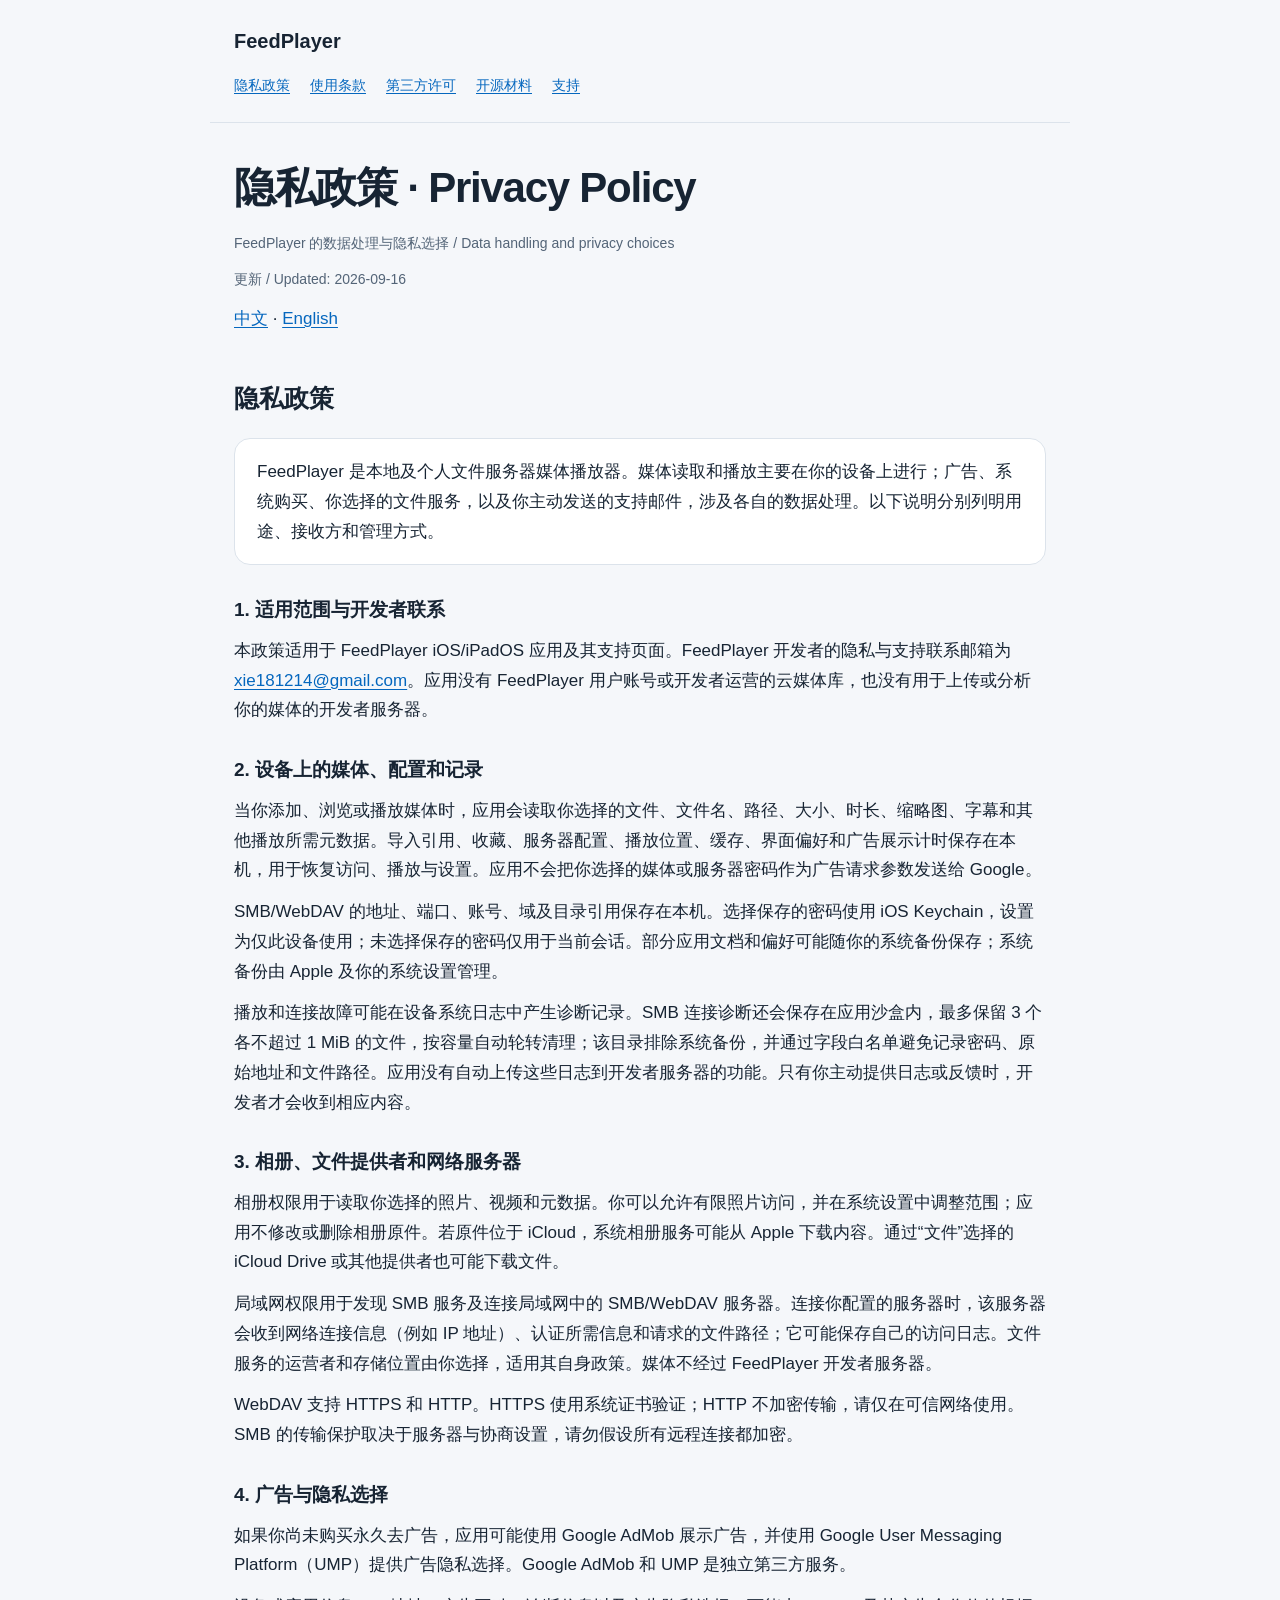
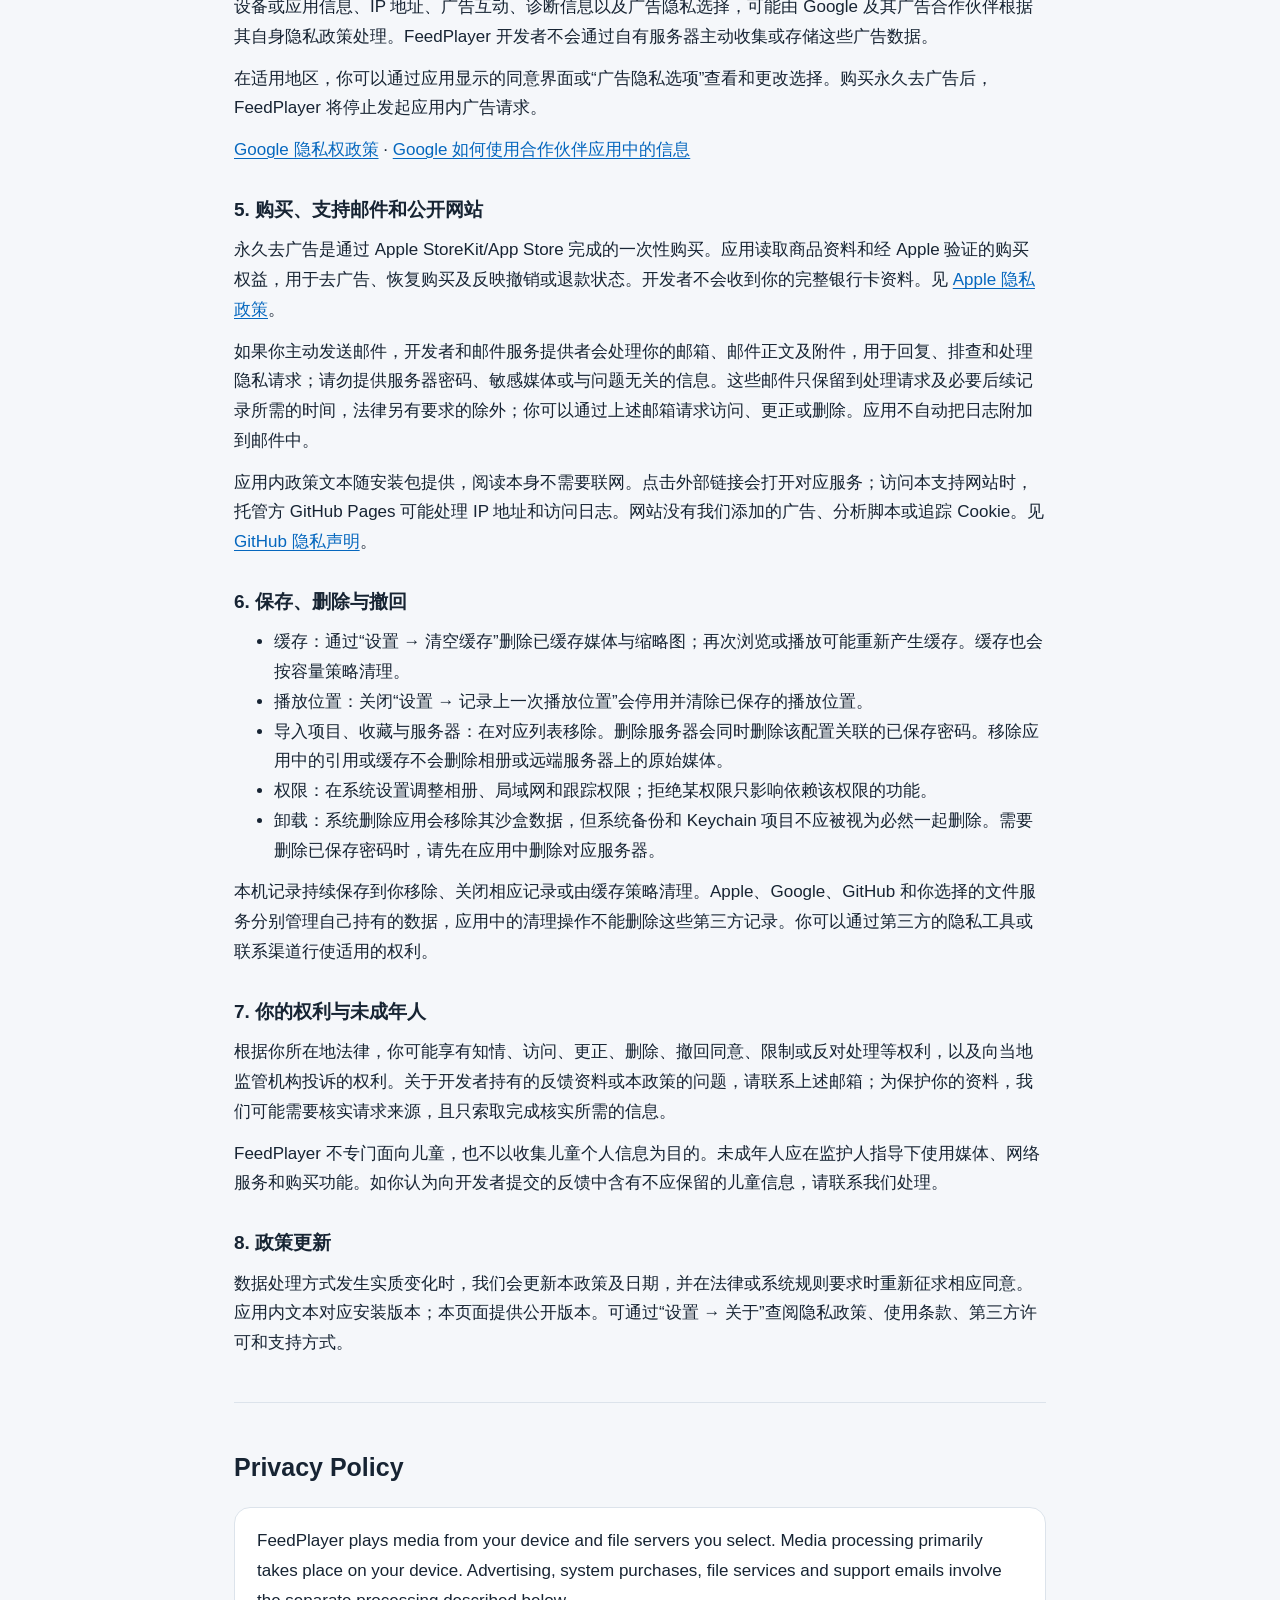
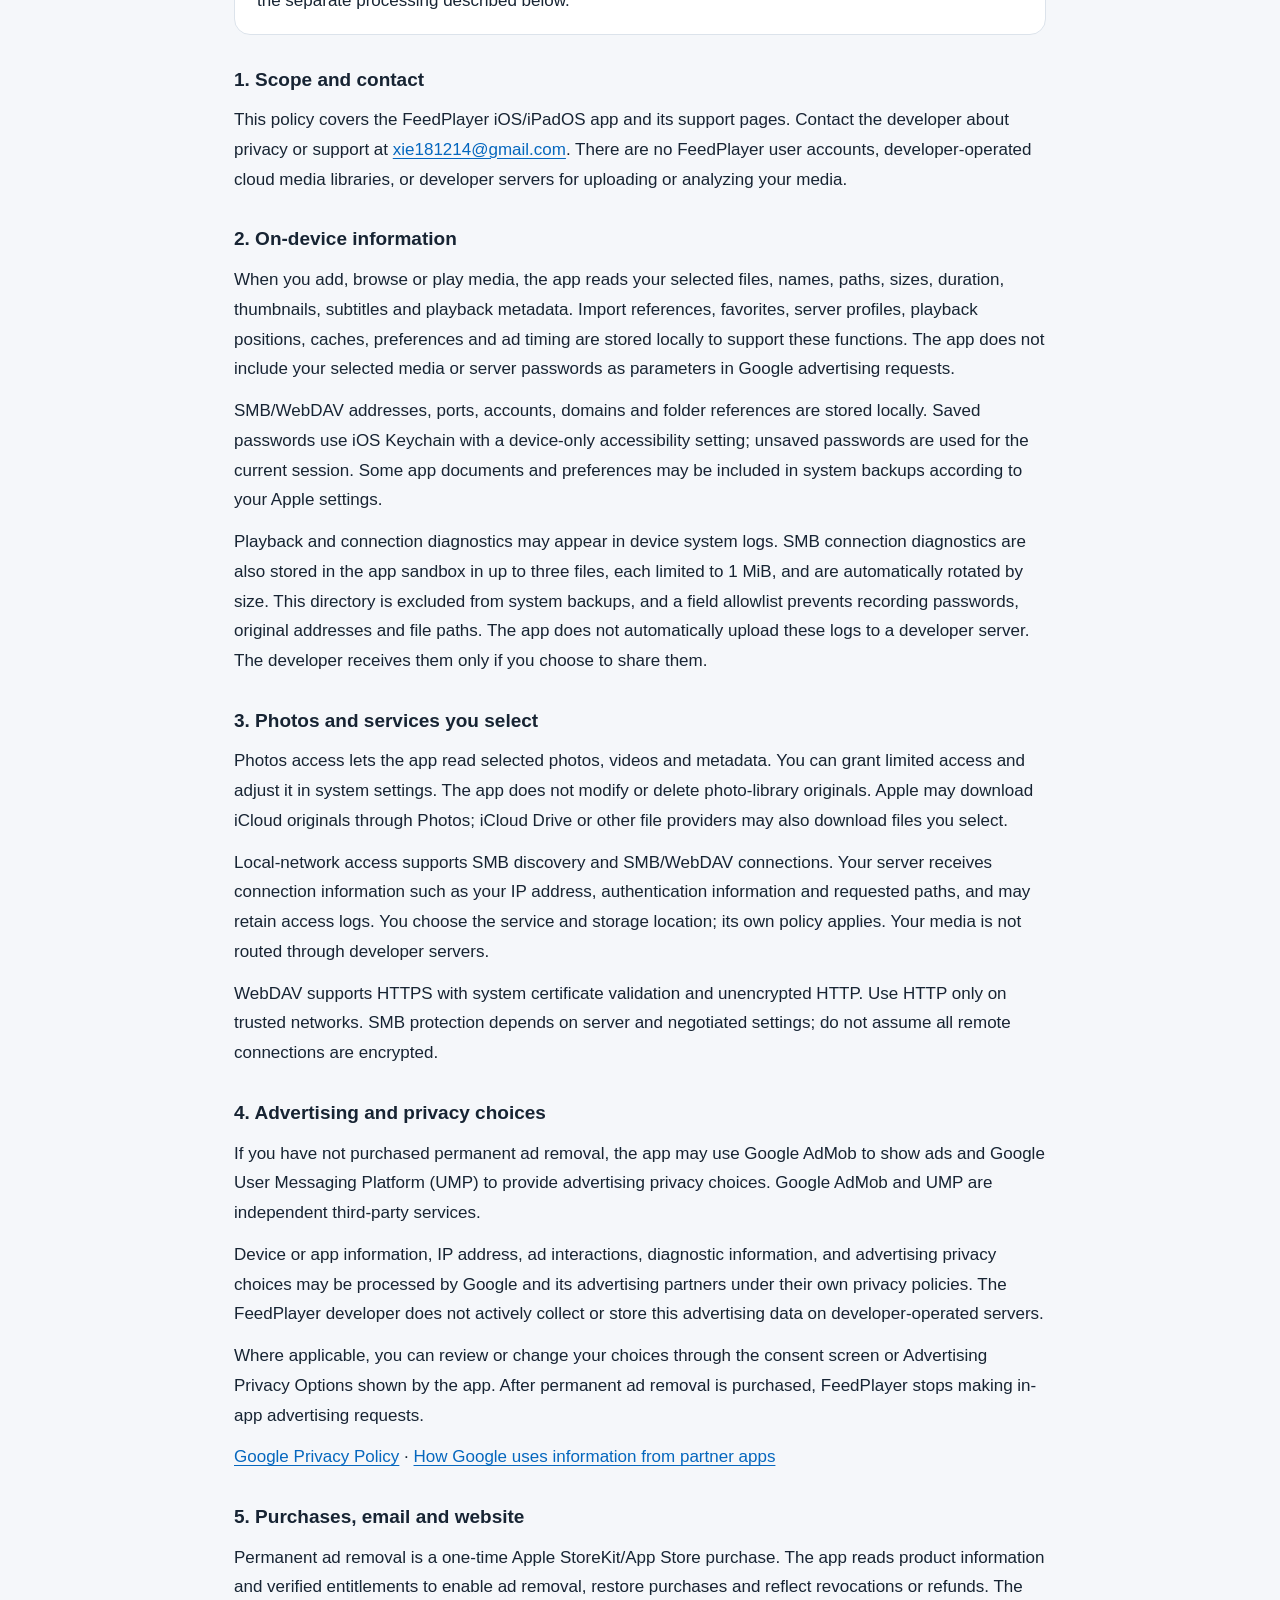
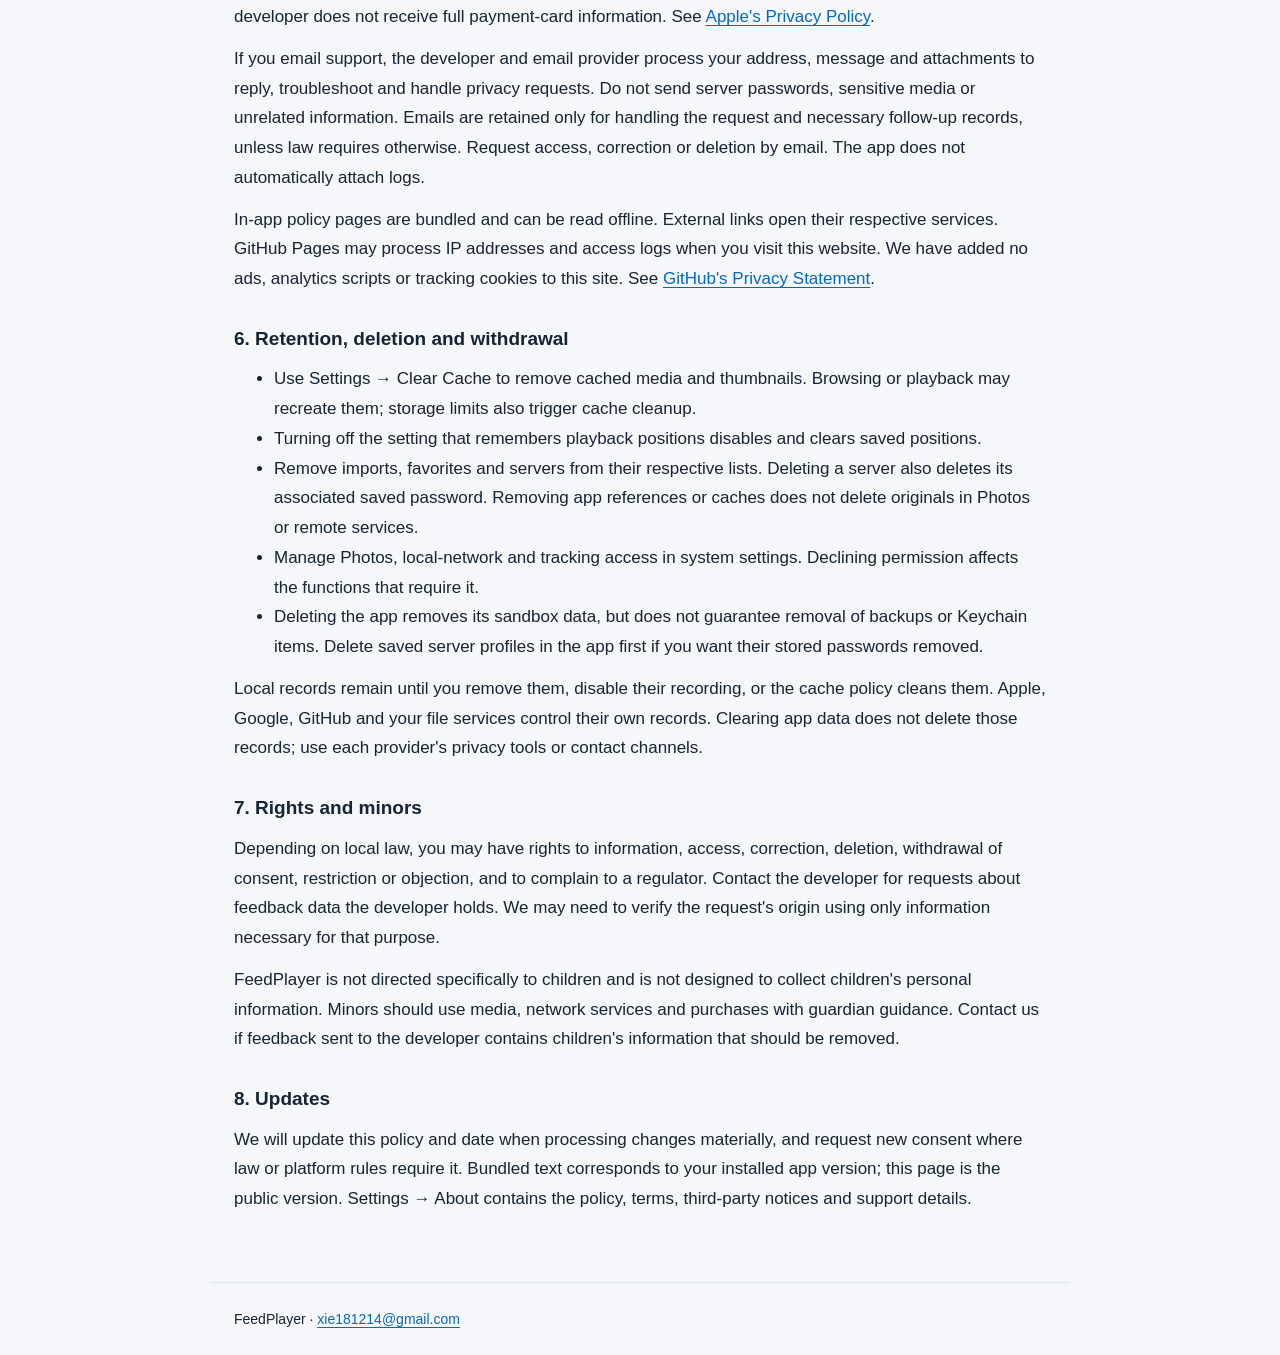
==== commit 5e3a4804: "Restore prior advertising disclosures and settings entry" ====
--- a/privacy-policy.html
+++ b/privacy-policy.html
@@ -9,7 +9,13 @@
 <section><h3>1. 适用范围与开发者联系</h3><p>本政策适用于 FeedPlayer iOS/iPadOS 应用及其支持页面。FeedPlayer 开发者的隐私与支持联系邮箱为 <a href="mailto:xie181214@gmail.com">xie181214@gmail.com</a>。应用没有 FeedPlayer 用户账号或开发者运营的云媒体库，也没有用于上传或分析你的媒体的开发者服务器。</p></section>
 <section><h3>2. 设备上的媒体、配置和记录</h3><p>当你添加、浏览或播放媒体时，应用会读取你选择的文件、文件名、路径、大小、时长、缩略图、字幕和其他播放所需元数据。导入引用、收藏、服务器配置、播放位置、缓存、界面偏好和广告展示计时保存在本机，用于恢复访问、播放与设置。应用不会把你选择的媒体或服务器密码作为广告请求参数发送给 Google。</p><p>SMB/WebDAV 的地址、端口、账号、域及目录引用保存在本机。选择保存的密码使用 iOS Keychain，设置为仅此设备使用；未选择保存的密码仅用于当前会话。部分应用文档和偏好可能随你的系统备份保存；系统备份由 Apple 及你的系统设置管理。</p><p>播放和连接故障可能在设备系统日志中产生诊断记录。SMB 连接诊断还会保存在应用沙盒内，最多保留 3 个各不超过 1 MiB 的文件，按容量自动轮转清理；该目录排除系统备份，并通过字段白名单避免记录密码、原始地址和文件路径。应用没有自动上传这些日志到开发者服务器的功能。只有你主动提供日志或反馈时，开发者才会收到相应内容。</p></section>
 <section><h3>3. 相册、文件提供者和网络服务器</h3><p>相册权限用于读取你选择的照片、视频和元数据。你可以允许有限照片访问，并在系统设置中调整范围；应用不修改或删除相册原件。若原件位于 iCloud，系统相册服务可能从 Apple 下载内容。通过“文件”选择的 iCloud Drive 或其他提供者也可能下载文件。</p><p>局域网权限用于发现 SMB 服务及连接局域网中的 SMB/WebDAV 服务器。连接你配置的服务器时，该服务器会收到网络连接信息（例如 IP 地址）、认证所需信息和请求的文件路径；它可能保存自己的访问日志。文件服务的运营者和存储位置由你选择，适用其自身政策。媒体不经过 FeedPlayer 开发者服务器。</p><p>WebDAV 支持 HTTPS 和 HTTP。HTTPS 使用系统证书验证；HTTP 不加密传输，请仅在可信网络使用。SMB 的传输保护取决于服务器与协商设置，请勿假设所有远程连接都加密。</p></section>
-<section><h3>4. 广告服务与隐私选择</h3><p>在你通过本地告知界面启用广告服务前，应用不会主动请求 Google UMP 同意状态、启动广告 SDK 或请求跟踪授权。选择“暂不启用”仍可使用媒体播放；你可在“设置 → 关于”启用或关闭广告服务。关闭后会停止新的广告请求并清除待展示广告，但不会抹除第三方已经处理的数据。若你主动点击“联网查询 Google 隐私选项”来管理以前的选择，即使广告服务已关闭或已购买去广告，应用仍会为这次操作连接 Google UMP；这不会重新启用广告。</p><p>未购买永久去广告时，应用使用 Google Mobile Ads（AdMob）展示广告，并使用 Google User Messaging Platform（UMP）更新同意状态、在适用地区提供隐私选择。Google 及其广告合作伙伴可能处理 IP 地址及其推断的大致位置、设备或应用标识符、广告展示与互动、产品互动、崩溃及性能诊断、同意状态，用于广告投放、衡量、分析、安全与防欺诈。这里的大致位置不需要应用读取 GPS 精确位置。</p><p>应用在 UMP 允许请求广告后才启动广告请求；允许请求不一定表示你同意个性化广告。需要跨应用跟踪授权时，应用使用 Apple App Tracking Transparency（ATT）系统提示；IDFA 的访问受系统授权控制。拒绝跟踪或调整广告同意不会限制媒体播放；仍可能展示符合你选择和当地要求的广告。</p><p>在 UMP 要求提供入口时，你可以通过“设置 → 关于 → 广告隐私选项”重新选择；系统跟踪授权可在 iOS/iPadOS 设置中调整。购买永久去广告后，应用停止后续广告请求，但不会因此删除 Google 已处理的数据，也不自动等同于撤回同意。相关隐私选项在适用时仍可访问。</p><p>详情：<a href="https://policies.google.com/privacy">Google 隐私权政策</a>、<a href="https://policies.google.com/technologies/partner-sites">Google 如何使用合作伙伴信息</a>、<a href="https://developers.google.com/admob/ios/privacy/data-disclosure">Google Mobile Ads 数据披露</a>。第三方保留期限、处理地点及后续权利请求依其政策和你的选择执行，可能涉及你所在地区以外的处理。</p></section>
+<section>
+          <h3>4. 广告与隐私选择</h3>
+          <p>如果你尚未购买永久去广告，应用可能使用 Google AdMob 展示广告，并使用 Google User Messaging Platform（UMP）提供广告隐私选择。Google AdMob 和 UMP 是独立第三方服务。</p>
+          <p>设备或应用信息、IP 地址、广告互动、诊断信息以及广告隐私选择，可能由 Google 及其广告合作伙伴根据其自身隐私政策处理。FeedPlayer 开发者不会通过自有服务器主动收集或存储这些广告数据。</p>
+          <p>在适用地区，你可以通过应用显示的同意界面或“广告隐私选项”查看和更改选择。购买永久去广告后，FeedPlayer 将停止发起应用内广告请求。</p>
+          <p><a href="https://policies.google.com/privacy">Google 隐私权政策</a> · <a href="https://policies.google.com/technologies/partner-sites">Google 如何使用合作伙伴应用中的信息</a></p>
+        </section>
 <section><h3>5. 购买、支持邮件和公开网站</h3><p>永久去广告是通过 Apple StoreKit/App Store 完成的一次性购买。应用读取商品资料和经 Apple 验证的购买权益，用于去广告、恢复购买及反映撤销或退款状态。开发者不会收到你的完整银行卡资料。见 <a href="https://www.apple.com/legal/privacy/">Apple 隐私政策</a>。</p><p>如果你主动发送邮件，开发者和邮件服务提供者会处理你的邮箱、邮件正文及附件，用于回复、排查和处理隐私请求；请勿提供服务器密码、敏感媒体或与问题无关的信息。这些邮件只保留到处理请求及必要后续记录所需的时间，法律另有要求的除外；你可以通过上述邮箱请求访问、更正或删除。应用不自动把日志附加到邮件中。</p><p>应用内政策文本随安装包提供，阅读本身不需要联网。点击外部链接会打开对应服务；访问本支持网站时，托管方 GitHub Pages 可能处理 IP 地址和访问日志。网站没有我们添加的广告、分析脚本或追踪 Cookie。见 <a href="https://docs.github.com/en/site-policy/privacy-policies/github-general-privacy-statement">GitHub 隐私声明</a>。</p></section>
 <section><h3>6. 保存、删除与撤回</h3><ul><li>缓存：通过“设置 → 清空缓存”删除已缓存媒体与缩略图；再次浏览或播放可能重新产生缓存。缓存也会按容量策略清理。</li><li>播放位置：关闭“设置 → 记录上一次播放位置”会停用并清除已保存的播放位置。</li><li>导入项目、收藏与服务器：在对应列表移除。删除服务器会同时删除该配置关联的已保存密码。移除应用中的引用或缓存不会删除相册或远端服务器上的原始媒体。</li><li>权限：在系统设置调整相册、局域网和跟踪权限；拒绝某权限只影响依赖该权限的功能。</li><li>卸载：系统删除应用会移除其沙盒数据，但系统备份和 Keychain 项目不应被视为必然一起删除。需要删除已保存密码时，请先在应用中删除对应服务器。</li></ul><p>本机记录持续保存到你移除、关闭相应记录或由缓存策略清理。Apple、Google、GitHub 和你选择的文件服务分别管理自己持有的数据，应用中的清理操作不能删除这些第三方记录。你可以通过第三方的隐私工具或联系渠道行使适用的权利。</p></section>
 <section><h3>7. 你的权利与未成年人</h3><p>根据你所在地法律，你可能享有知情、访问、更正、删除、撤回同意、限制或反对处理等权利，以及向当地监管机构投诉的权利。关于开发者持有的反馈资料或本政策的问题，请联系上述邮箱；为保护你的资料，我们可能需要核实请求来源，且只索取完成核实所需的信息。</p><p>FeedPlayer 不专门面向儿童，也不以收集儿童个人信息为目的。未成年人应在监护人指导下使用媒体、网络服务和购买功能。如你认为向开发者提交的反馈中含有不应保留的儿童信息，请联系我们处理。</p></section>
@@ -19,7 +25,13 @@
 <section><h3>1. Scope and contact</h3><p>This policy covers the FeedPlayer iOS/iPadOS app and its support pages. Contact the developer about privacy or support at <a href="mailto:xie181214@gmail.com">xie181214@gmail.com</a>. There are no FeedPlayer user accounts, developer-operated cloud media libraries, or developer servers for uploading or analyzing your media.</p></section>
 <section><h3>2. On-device information</h3><p>When you add, browse or play media, the app reads your selected files, names, paths, sizes, duration, thumbnails, subtitles and playback metadata. Import references, favorites, server profiles, playback positions, caches, preferences and ad timing are stored locally to support these functions. The app does not include your selected media or server passwords as parameters in Google advertising requests.</p><p>SMB/WebDAV addresses, ports, accounts, domains and folder references are stored locally. Saved passwords use iOS Keychain with a device-only accessibility setting; unsaved passwords are used for the current session. Some app documents and preferences may be included in system backups according to your Apple settings.</p><p>Playback and connection diagnostics may appear in device system logs. SMB connection diagnostics are also stored in the app sandbox in up to three files, each limited to 1 MiB, and are automatically rotated by size. This directory is excluded from system backups, and a field allowlist prevents recording passwords, original addresses and file paths. The app does not automatically upload these logs to a developer server. The developer receives them only if you choose to share them.</p></section>
 <section><h3>3. Photos and services you select</h3><p>Photos access lets the app read selected photos, videos and metadata. You can grant limited access and adjust it in system settings. The app does not modify or delete photo-library originals. Apple may download iCloud originals through Photos; iCloud Drive or other file providers may also download files you select.</p><p>Local-network access supports SMB discovery and SMB/WebDAV connections. Your server receives connection information such as your IP address, authentication information and requested paths, and may retain access logs. You choose the service and storage location; its own policy applies. Your media is not routed through developer servers.</p><p>WebDAV supports HTTPS with system certificate validation and unencrypted HTTP. Use HTTP only on trusted networks. SMB protection depends on server and negotiated settings; do not assume all remote connections are encrypted.</p></section>
-<section><h3>4. Ads and choices</h3><p>Before you enable advertising services through the local notice, the app does not initiate Google UMP updates, start the ads SDK, or request tracking authorization. Choosing “Not now” keeps media playback available. You can enable or disable advertising services in Settings → About. Disabling stops new ad requests and discards pending ads; it does not erase information already processed by third parties. If you explicitly select “Query Google privacy options online” to manage earlier choices, the app contacts UMP for that action even when ads are disabled or removed by purchase. This does not re-enable ads.</p><p>Without permanent ad removal, FeedPlayer uses Google Mobile Ads (AdMob) and Google User Messaging Platform (UMP). Google and its advertising partners may process IP addresses and inferred approximate location, device or app identifiers, ad impressions and interactions, product interactions, crash and performance diagnostics, and consent status for advertising, measurement, analytics, security and fraud prevention. Approximate location does not require this app to request precise GPS location.</p><p>Ad requests start only when UMP permits them. Permission to request ads does not necessarily mean consent to personalized advertising. When tracking authorization is needed, the app uses Apple's App Tracking Transparency prompt; IDFA access is controlled by system permission. Declining tracking or changing consent does not block media playback. Ads permitted by your choices and local requirements may still appear.</p><p>Where UMP requires an entry point, revisit Settings → About → Advertising Privacy Options. Manage tracking permission in iOS/iPadOS settings. Permanent ad removal stops subsequent ad requests, but does not erase data Google already processed or itself withdraw consent. Applicable privacy options remain available.</p><p>See <a href="https://policies.google.com/privacy">Google's Privacy Policy</a>, <a href="https://policies.google.com/technologies/partner-sites">partner-information explanation</a> and <a href="https://developers.google.com/admob/ios/privacy/data-disclosure">Mobile Ads data disclosure</a>. Third-party retention, locations and rights handling follow their policies and your choices, and may involve processing outside your region.</p></section>
+<section>
+          <h3>4. Advertising and privacy choices</h3>
+          <p>If you have not purchased permanent ad removal, the app may use Google AdMob to show ads and Google User Messaging Platform (UMP) to provide advertising privacy choices. Google AdMob and UMP are independent third-party services.</p>
+          <p>Device or app information, IP address, ad interactions, diagnostic information, and advertising privacy choices may be processed by Google and its advertising partners under their own privacy policies. The FeedPlayer developer does not actively collect or store this advertising data on developer-operated servers.</p>
+          <p>Where applicable, you can review or change your choices through the consent screen or Advertising Privacy Options shown by the app. After permanent ad removal is purchased, FeedPlayer stops making in-app advertising requests.</p>
+          <p><a href="https://policies.google.com/privacy">Google Privacy Policy</a> · <a href="https://policies.google.com/technologies/partner-sites">How Google uses information from partner apps</a></p>
+        </section>
 <section><h3>5. Purchases, email and website</h3><p>Permanent ad removal is a one-time Apple StoreKit/App Store purchase. The app reads product information and verified entitlements to enable ad removal, restore purchases and reflect revocations or refunds. The developer does not receive full payment-card information. See <a href="https://www.apple.com/legal/privacy/">Apple's Privacy Policy</a>.</p><p>If you email support, the developer and email provider process your address, message and attachments to reply, troubleshoot and handle privacy requests. Do not send server passwords, sensitive media or unrelated information. Emails are retained only for handling the request and necessary follow-up records, unless law requires otherwise. Request access, correction or deletion by email. The app does not automatically attach logs.</p><p>In-app policy pages are bundled and can be read offline. External links open their respective services. GitHub Pages may process IP addresses and access logs when you visit this website. We have added no ads, analytics scripts or tracking cookies to this site. See <a href="https://docs.github.com/en/site-policy/privacy-policies/github-general-privacy-statement">GitHub's Privacy Statement</a>.</p></section>
 <section><h3>6. Retention, deletion and withdrawal</h3><ul><li>Use Settings → Clear Cache to remove cached media and thumbnails. Browsing or playback may recreate them; storage limits also trigger cache cleanup.</li><li>Turning off the setting that remembers playback positions disables and clears saved positions.</li><li>Remove imports, favorites and servers from their respective lists. Deleting a server also deletes its associated saved password. Removing app references or caches does not delete originals in Photos or remote services.</li><li>Manage Photos, local-network and tracking access in system settings. Declining permission affects the functions that require it.</li><li>Deleting the app removes its sandbox data, but does not guarantee removal of backups or Keychain items. Delete saved server profiles in the app first if you want their stored passwords removed.</li></ul><p>Local records remain until you remove them, disable their recording, or the cache policy cleans them. Apple, Google, GitHub and your file services control their own records. Clearing app data does not delete those records; use each provider's privacy tools or contact channels.</p></section>
 <section><h3>7. Rights and minors</h3><p>Depending on local law, you may have rights to information, access, correction, deletion, withdrawal of consent, restriction or objection, and to complain to a regulator. Contact the developer for requests about feedback data the developer holds. We may need to verify the request's origin using only information necessary for that purpose.</p><p>FeedPlayer is not directed specifically to children and is not designed to collect children's personal information. Minors should use media, network services and purchases with guardian guidance. Contact us if feedback sent to the developer contains children's information that should be removed.</p></section>
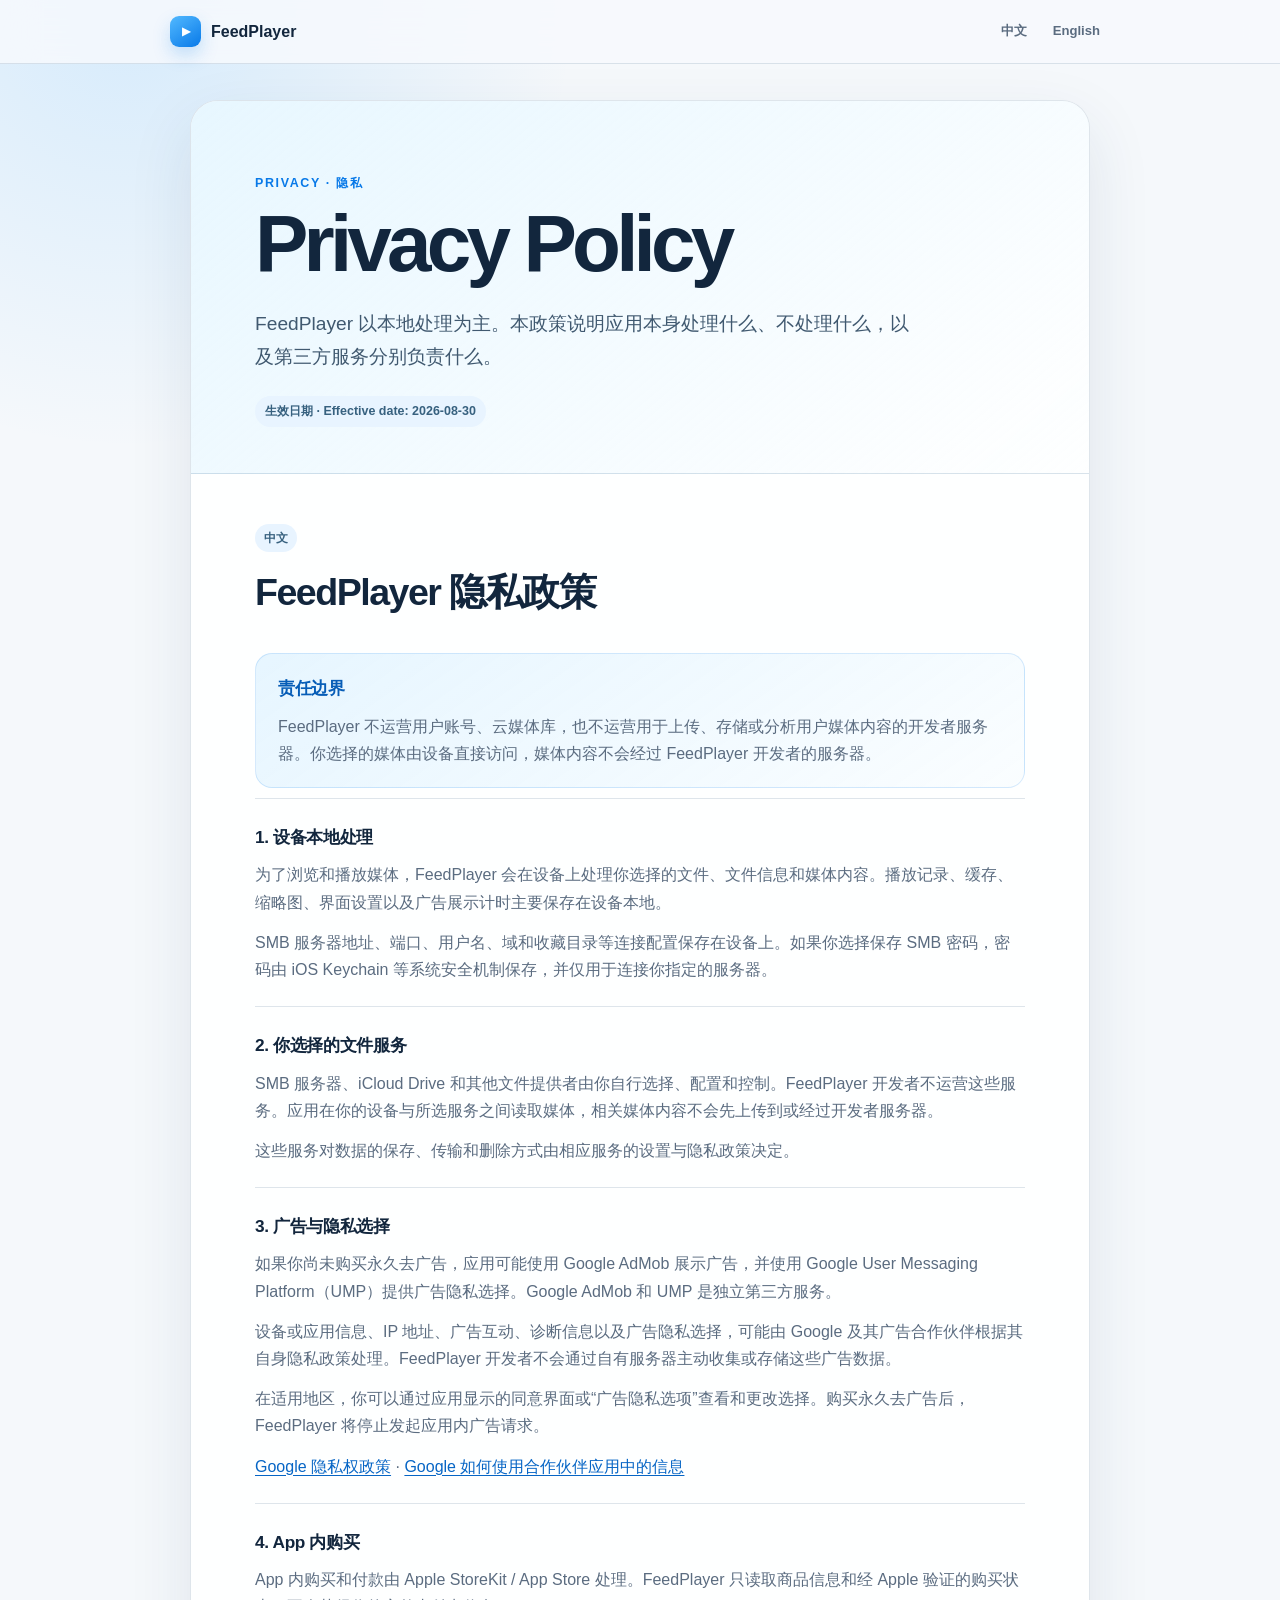
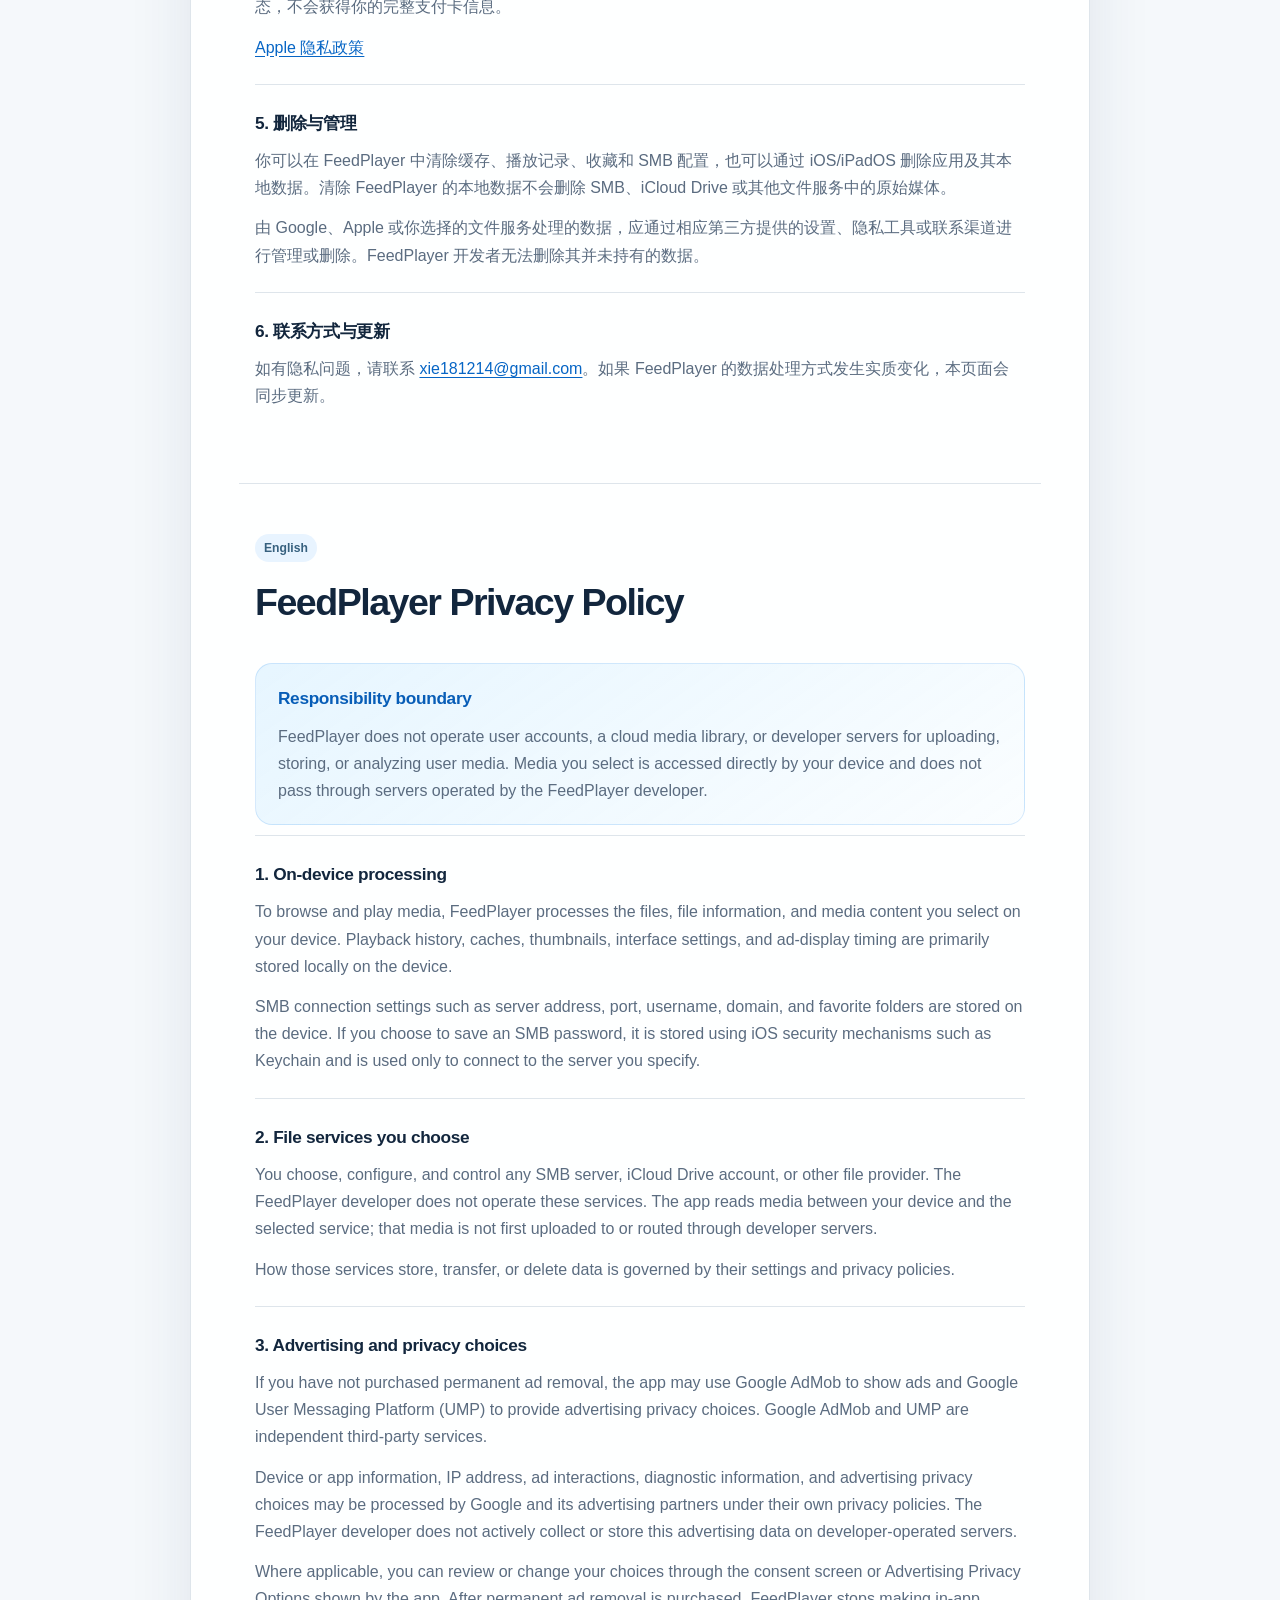
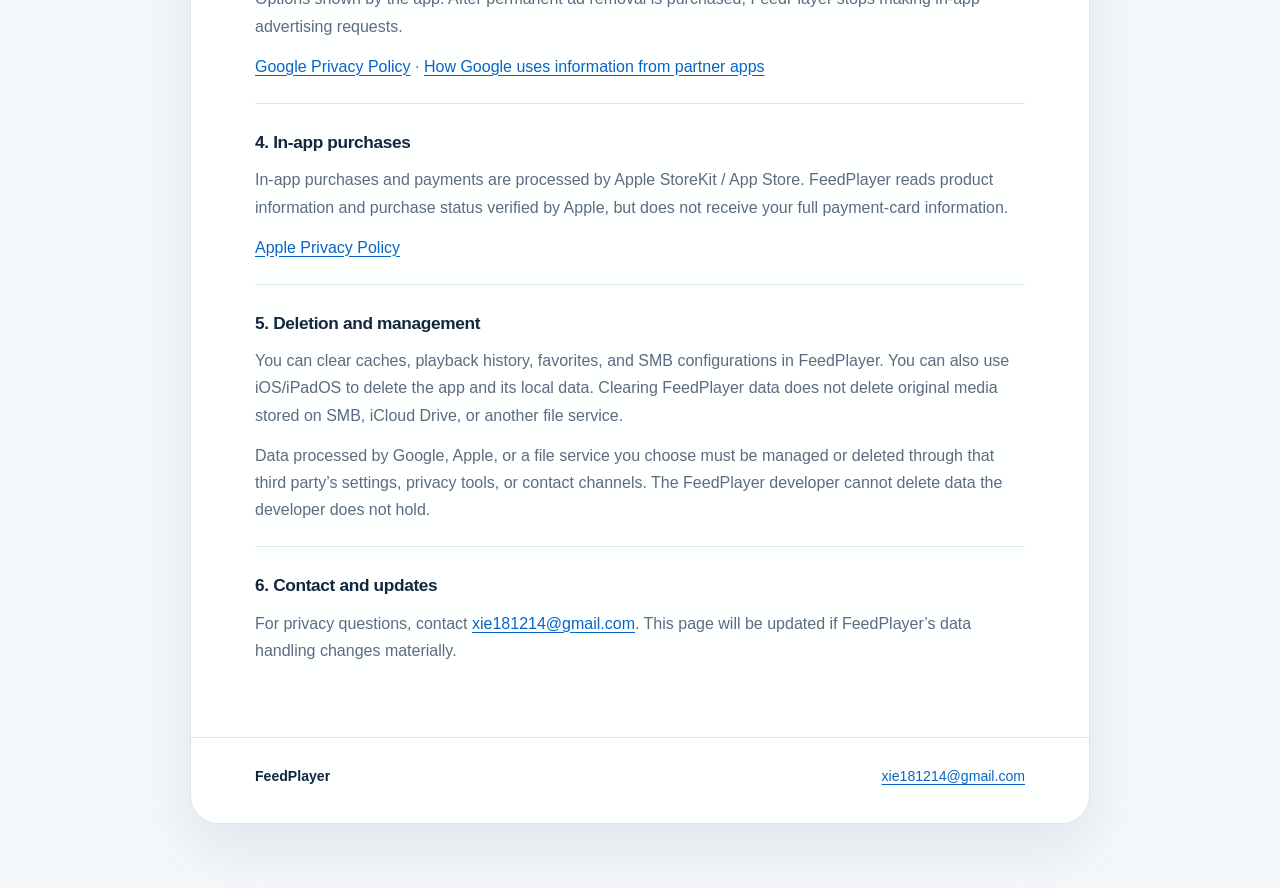
==== commit 11a51537: "Restore original privacy policy wording and design" ====
--- a/privacy-policy.html
+++ b/privacy-policy.html
@@ -1,39 +1,131 @@
 <!doctype html>
-<html lang="zh-Hans"><head><meta charset="utf-8"><meta name="viewport" content="width=device-width,initial-scale=1"><meta name="color-scheme" content="light dark"><meta name="description" content="FeedPlayer 的数据处理与隐私选择 / Data handling and privacy choices"><title>FeedPlayer · 隐私政策 · Privacy Policy</title><style>
-:root{color-scheme:light dark;--bg:#f5f7fa;--fg:#172433;--muted:#536477;--line:#dce3eb;--link:#0567be;--card:#fff}
-*{box-sizing:border-box}body{margin:0;background:var(--bg);color:var(--fg);font:17px/1.75 -apple-system,BlinkMacSystemFont,"Segoe UI",sans-serif}a{color:var(--link);text-underline-offset:3px;overflow-wrap:anywhere}header,main,footer{max-width:860px;margin:auto;padding:24px}header{border-bottom:1px solid var(--line)}nav{display:flex;flex-wrap:wrap;gap:8px 20px;font-size:14px}.brand{display:block;font-size:20px;font-weight:700;margin-bottom:14px;text-decoration:none;color:var(--fg)}main{padding-top:40px;padding-bottom:56px}h1{font-size:clamp(28px,6vw,42px);line-height:1.2;margin:0 0 18px;letter-spacing:-.03em}h2{font-size:25px;line-height:1.3;margin:48px 0 24px}h3{font-size:19px;line-height:1.4;margin:32px 0 12px}p,ul{margin:12px 0}.meta,.muted{color:var(--muted);font-size:14px}.summary{background:var(--card);border:1px solid var(--line);border-radius:16px;padding:18px 22px;margin:24px 0}hr{border:0;border-top:1px solid var(--line);margin:44px 0}footer{border-top:1px solid var(--line);font-size:14px}pre{font:13px/1.65 ui-monospace,SFMono-Regular,Menlo,monospace;white-space:pre-wrap;overflow-wrap:anywhere}details{background:var(--card);border:1px solid var(--line);border-radius:12px;padding:16px;margin:14px 0}summary{cursor:pointer;font-weight:600}table{border-collapse:collapse;width:100%;font-size:14px}td,th{text-align:left;vertical-align:top;border-bottom:1px solid var(--line);padding:12px 6px;overflow-wrap:anywhere}code{overflow-wrap:anywhere}section{scroll-margin-top:20px}@media(prefers-color-scheme:dark){:root{--bg:#111820;--fg:#ecf1f7;--muted:#b1bfce;--line:#344251;--link:#89c6ff;--card:#1a2531}}@media(max-width:480px){header,main,footer{padding-left:20px;padding-right:20px}body{font-size:16px}nav{gap:8px 16px}}
-</style></head><body><header><a class="brand" href="index.html">FeedPlayer</a><nav aria-label="合规与支持 / Legal and support"><a href="privacy-policy.html">隐私政策</a><a href="terms-of-use.html">使用条款</a><a href="third-party-notices.html">第三方许可</a><a href="source-offer.html">开源材料</a><a href="support.html">支持</a></nav></header><main><h1>隐私政策 · Privacy Policy</h1><p class="meta">FeedPlayer 的数据处理与隐私选择 / Data handling and privacy choices</p><p class="meta">更新 / Updated: 2026-09-16</p>
-<p><a href="#zh">中文</a> · <a href="#en">English</a></p>
-<article id="zh" lang="zh-Hans"><h2>隐私政策</h2>
-<div class="summary">FeedPlayer 是本地及个人文件服务器媒体播放器。媒体读取和播放主要在你的设备上进行；广告、系统购买、你选择的文件服务，以及你主动发送的支持邮件，涉及各自的数据处理。以下说明分别列明用途、接收方和管理方式。</div>
-<section><h3>1. 适用范围与开发者联系</h3><p>本政策适用于 FeedPlayer iOS/iPadOS 应用及其支持页面。FeedPlayer 开发者的隐私与支持联系邮箱为 <a href="mailto:xie181214@gmail.com">xie181214@gmail.com</a>。应用没有 FeedPlayer 用户账号或开发者运营的云媒体库，也没有用于上传或分析你的媒体的开发者服务器。</p></section>
-<section><h3>2. 设备上的媒体、配置和记录</h3><p>当你添加、浏览或播放媒体时，应用会读取你选择的文件、文件名、路径、大小、时长、缩略图、字幕和其他播放所需元数据。导入引用、收藏、服务器配置、播放位置、缓存、界面偏好和广告展示计时保存在本机，用于恢复访问、播放与设置。应用不会把你选择的媒体或服务器密码作为广告请求参数发送给 Google。</p><p>SMB/WebDAV 的地址、端口、账号、域及目录引用保存在本机。选择保存的密码使用 iOS Keychain，设置为仅此设备使用；未选择保存的密码仅用于当前会话。部分应用文档和偏好可能随你的系统备份保存；系统备份由 Apple 及你的系统设置管理。</p><p>播放和连接故障可能在设备系统日志中产生诊断记录。SMB 连接诊断还会保存在应用沙盒内，最多保留 3 个各不超过 1 MiB 的文件，按容量自动轮转清理；该目录排除系统备份，并通过字段白名单避免记录密码、原始地址和文件路径。应用没有自动上传这些日志到开发者服务器的功能。只有你主动提供日志或反馈时，开发者才会收到相应内容。</p></section>
-<section><h3>3. 相册、文件提供者和网络服务器</h3><p>相册权限用于读取你选择的照片、视频和元数据。你可以允许有限照片访问，并在系统设置中调整范围；应用不修改或删除相册原件。若原件位于 iCloud，系统相册服务可能从 Apple 下载内容。通过“文件”选择的 iCloud Drive 或其他提供者也可能下载文件。</p><p>局域网权限用于发现 SMB 服务及连接局域网中的 SMB/WebDAV 服务器。连接你配置的服务器时，该服务器会收到网络连接信息（例如 IP 地址）、认证所需信息和请求的文件路径；它可能保存自己的访问日志。文件服务的运营者和存储位置由你选择，适用其自身政策。媒体不经过 FeedPlayer 开发者服务器。</p><p>WebDAV 支持 HTTPS 和 HTTP。HTTPS 使用系统证书验证；HTTP 不加密传输，请仅在可信网络使用。SMB 的传输保护取决于服务器与协商设置，请勿假设所有远程连接都加密。</p></section>
-<section>
-          <h3>4. 广告与隐私选择</h3>
+<html lang="zh-Hans">
+  <head>
+    <meta charset="utf-8" />
+    <meta name="viewport" content="width=device-width, initial-scale=1" />
+    <meta name="description" content="FeedPlayer 隐私政策与 Privacy Policy" />
+    <meta name="color-scheme" content="light dark" />
+    <title>FeedPlayer 隐私政策 · Privacy Policy</title>
+    <link rel="stylesheet" href="styles.css" />
+  </head>
+  <body>
+    <header class="topbar">
+      <a class="brand" href="#top" aria-label="FeedPlayer 隐私政策">
+        <span class="brand-mark" aria-hidden="true">▶</span>
+        <span>FeedPlayer</span>
+      </a>
+      <nav aria-label="语言导航">
+        <a href="#zh">中文</a>
+        <a href="#en">English</a>
+      </nav>
+    </header>
+
+    <main id="top" class="page">
+      <section class="hero">
+        <p class="eyebrow">Privacy · 隐私</p>
+        <h1>Privacy Policy</h1>
+        <p class="lead">FeedPlayer 以本地处理为主。本政策说明应用本身处理什么、不处理什么，以及第三方服务分别负责什么。</p>
+        <p class="date">生效日期 · Effective date: 2026-08-30</p>
+      </section>
+
+      <article id="zh" lang="zh-Hans">
+        <div class="language-title"><span>中文</span><h2>FeedPlayer 隐私政策</h2></div>
+
+        <section class="highlight">
+          <h3>责任边界</h3>
+          <p>FeedPlayer 不运营用户账号、云媒体库，也不运营用于上传、存储或分析用户媒体内容的开发者服务器。你选择的媒体由设备直接访问，媒体内容不会经过 FeedPlayer 开发者的服务器。</p>
+        </section>
+
+        <section>
+          <h3>1. 设备本地处理</h3>
+          <p>为了浏览和播放媒体，FeedPlayer 会在设备上处理你选择的文件、文件信息和媒体内容。播放记录、缓存、缩略图、界面设置以及广告展示计时主要保存在设备本地。</p>
+          <p>SMB 服务器地址、端口、用户名、域和收藏目录等连接配置保存在设备上。如果你选择保存 SMB 密码，密码由 iOS Keychain 等系统安全机制保存，并仅用于连接你指定的服务器。</p>
+        </section>
+
+        <section>
+          <h3>2. 你选择的文件服务</h3>
+          <p>SMB 服务器、iCloud Drive 和其他文件提供者由你自行选择、配置和控制。FeedPlayer 开发者不运营这些服务。应用在你的设备与所选服务之间读取媒体，相关媒体内容不会先上传到或经过开发者服务器。</p>
+          <p>这些服务对数据的保存、传输和删除方式由相应服务的设置与隐私政策决定。</p>
+        </section>
+
+        <section>
+          <h3>3. 广告与隐私选择</h3>
           <p>如果你尚未购买永久去广告，应用可能使用 Google AdMob 展示广告，并使用 Google User Messaging Platform（UMP）提供广告隐私选择。Google AdMob 和 UMP 是独立第三方服务。</p>
           <p>设备或应用信息、IP 地址、广告互动、诊断信息以及广告隐私选择，可能由 Google 及其广告合作伙伴根据其自身隐私政策处理。FeedPlayer 开发者不会通过自有服务器主动收集或存储这些广告数据。</p>
           <p>在适用地区，你可以通过应用显示的同意界面或“广告隐私选项”查看和更改选择。购买永久去广告后，FeedPlayer 将停止发起应用内广告请求。</p>
           <p><a href="https://policies.google.com/privacy">Google 隐私权政策</a> · <a href="https://policies.google.com/technologies/partner-sites">Google 如何使用合作伙伴应用中的信息</a></p>
         </section>
-<section><h3>5. 购买、支持邮件和公开网站</h3><p>永久去广告是通过 Apple StoreKit/App Store 完成的一次性购买。应用读取商品资料和经 Apple 验证的购买权益，用于去广告、恢复购买及反映撤销或退款状态。开发者不会收到你的完整银行卡资料。见 <a href="https://www.apple.com/legal/privacy/">Apple 隐私政策</a>。</p><p>如果你主动发送邮件，开发者和邮件服务提供者会处理你的邮箱、邮件正文及附件，用于回复、排查和处理隐私请求；请勿提供服务器密码、敏感媒体或与问题无关的信息。这些邮件只保留到处理请求及必要后续记录所需的时间，法律另有要求的除外；你可以通过上述邮箱请求访问、更正或删除。应用不自动把日志附加到邮件中。</p><p>应用内政策文本随安装包提供，阅读本身不需要联网。点击外部链接会打开对应服务；访问本支持网站时，托管方 GitHub Pages 可能处理 IP 地址和访问日志。网站没有我们添加的广告、分析脚本或追踪 Cookie。见 <a href="https://docs.github.com/en/site-policy/privacy-policies/github-general-privacy-statement">GitHub 隐私声明</a>。</p></section>
-<section><h3>6. 保存、删除与撤回</h3><ul><li>缓存：通过“设置 → 清空缓存”删除已缓存媒体与缩略图；再次浏览或播放可能重新产生缓存。缓存也会按容量策略清理。</li><li>播放位置：关闭“设置 → 记录上一次播放位置”会停用并清除已保存的播放位置。</li><li>导入项目、收藏与服务器：在对应列表移除。删除服务器会同时删除该配置关联的已保存密码。移除应用中的引用或缓存不会删除相册或远端服务器上的原始媒体。</li><li>权限：在系统设置调整相册、局域网和跟踪权限；拒绝某权限只影响依赖该权限的功能。</li><li>卸载：系统删除应用会移除其沙盒数据，但系统备份和 Keychain 项目不应被视为必然一起删除。需要删除已保存密码时，请先在应用中删除对应服务器。</li></ul><p>本机记录持续保存到你移除、关闭相应记录或由缓存策略清理。Apple、Google、GitHub 和你选择的文件服务分别管理自己持有的数据，应用中的清理操作不能删除这些第三方记录。你可以通过第三方的隐私工具或联系渠道行使适用的权利。</p></section>
-<section><h3>7. 你的权利与未成年人</h3><p>根据你所在地法律，你可能享有知情、访问、更正、删除、撤回同意、限制或反对处理等权利，以及向当地监管机构投诉的权利。关于开发者持有的反馈资料或本政策的问题，请联系上述邮箱；为保护你的资料，我们可能需要核实请求来源，且只索取完成核实所需的信息。</p><p>FeedPlayer 不专门面向儿童，也不以收集儿童个人信息为目的。未成年人应在监护人指导下使用媒体、网络服务和购买功能。如你认为向开发者提交的反馈中含有不应保留的儿童信息，请联系我们处理。</p></section>
-<section><h3>8. 政策更新</h3><p>数据处理方式发生实质变化时，我们会更新本政策及日期，并在法律或系统规则要求时重新征求相应同意。应用内文本对应安装版本；本页面提供公开版本。可通过“设置 → 关于”查阅隐私政策、使用条款、第三方许可和支持方式。</p></section></article>
-<hr><article id="en" lang="en"><h2>Privacy Policy</h2>
-<div class="summary">FeedPlayer plays media from your device and file servers you select. Media processing primarily takes place on your device. Advertising, system purchases, file services and support emails involve the separate processing described below.</div>
-<section><h3>1. Scope and contact</h3><p>This policy covers the FeedPlayer iOS/iPadOS app and its support pages. Contact the developer about privacy or support at <a href="mailto:xie181214@gmail.com">xie181214@gmail.com</a>. There are no FeedPlayer user accounts, developer-operated cloud media libraries, or developer servers for uploading or analyzing your media.</p></section>
-<section><h3>2. On-device information</h3><p>When you add, browse or play media, the app reads your selected files, names, paths, sizes, duration, thumbnails, subtitles and playback metadata. Import references, favorites, server profiles, playback positions, caches, preferences and ad timing are stored locally to support these functions. The app does not include your selected media or server passwords as parameters in Google advertising requests.</p><p>SMB/WebDAV addresses, ports, accounts, domains and folder references are stored locally. Saved passwords use iOS Keychain with a device-only accessibility setting; unsaved passwords are used for the current session. Some app documents and preferences may be included in system backups according to your Apple settings.</p><p>Playback and connection diagnostics may appear in device system logs. SMB connection diagnostics are also stored in the app sandbox in up to three files, each limited to 1 MiB, and are automatically rotated by size. This directory is excluded from system backups, and a field allowlist prevents recording passwords, original addresses and file paths. The app does not automatically upload these logs to a developer server. The developer receives them only if you choose to share them.</p></section>
-<section><h3>3. Photos and services you select</h3><p>Photos access lets the app read selected photos, videos and metadata. You can grant limited access and adjust it in system settings. The app does not modify or delete photo-library originals. Apple may download iCloud originals through Photos; iCloud Drive or other file providers may also download files you select.</p><p>Local-network access supports SMB discovery and SMB/WebDAV connections. Your server receives connection information such as your IP address, authentication information and requested paths, and may retain access logs. You choose the service and storage location; its own policy applies. Your media is not routed through developer servers.</p><p>WebDAV supports HTTPS with system certificate validation and unencrypted HTTP. Use HTTP only on trusted networks. SMB protection depends on server and negotiated settings; do not assume all remote connections are encrypted.</p></section>
-<section>
-          <h3>4. Advertising and privacy choices</h3>
+
+        <section>
+          <h3>4. App 内购买</h3>
+          <p>App 内购买和付款由 Apple StoreKit / App Store 处理。FeedPlayer 只读取商品信息和经 Apple 验证的购买状态，不会获得你的完整支付卡信息。</p>
+          <p><a href="https://www.apple.com/legal/privacy/">Apple 隐私政策</a></p>
+        </section>
+
+        <section>
+          <h3>5. 删除与管理</h3>
+          <p>你可以在 FeedPlayer 中清除缓存、播放记录、收藏和 SMB 配置，也可以通过 iOS/iPadOS 删除应用及其本地数据。清除 FeedPlayer 的本地数据不会删除 SMB、iCloud Drive 或其他文件服务中的原始媒体。</p>
+          <p>由 Google、Apple 或你选择的文件服务处理的数据，应通过相应第三方提供的设置、隐私工具或联系渠道进行管理或删除。FeedPlayer 开发者无法删除其并未持有的数据。</p>
+        </section>
+
+        <section>
+          <h3>6. 联系方式与更新</h3>
+          <p>如有隐私问题，请联系 <a href="mailto:xie181214@gmail.com">xie181214@gmail.com</a>。如果 FeedPlayer 的数据处理方式发生实质变化，本页面会同步更新。</p>
+        </section>
+      </article>
+
+      <hr />
+
+      <article id="en" lang="en">
+        <div class="language-title"><span>English</span><h2>FeedPlayer Privacy Policy</h2></div>
+
+        <section class="highlight">
+          <h3>Responsibility boundary</h3>
+          <p>FeedPlayer does not operate user accounts, a cloud media library, or developer servers for uploading, storing, or analyzing user media. Media you select is accessed directly by your device and does not pass through servers operated by the FeedPlayer developer.</p>
+        </section>
+
+        <section>
+          <h3>1. On-device processing</h3>
+          <p>To browse and play media, FeedPlayer processes the files, file information, and media content you select on your device. Playback history, caches, thumbnails, interface settings, and ad-display timing are primarily stored locally on the device.</p>
+          <p>SMB connection settings such as server address, port, username, domain, and favorite folders are stored on the device. If you choose to save an SMB password, it is stored using iOS security mechanisms such as Keychain and is used only to connect to the server you specify.</p>
+        </section>
+
+        <section>
+          <h3>2. File services you choose</h3>
+          <p>You choose, configure, and control any SMB server, iCloud Drive account, or other file provider. The FeedPlayer developer does not operate these services. The app reads media between your device and the selected service; that media is not first uploaded to or routed through developer servers.</p>
+          <p>How those services store, transfer, or delete data is governed by their settings and privacy policies.</p>
+        </section>
+
+        <section>
+          <h3>3. Advertising and privacy choices</h3>
           <p>If you have not purchased permanent ad removal, the app may use Google AdMob to show ads and Google User Messaging Platform (UMP) to provide advertising privacy choices. Google AdMob and UMP are independent third-party services.</p>
           <p>Device or app information, IP address, ad interactions, diagnostic information, and advertising privacy choices may be processed by Google and its advertising partners under their own privacy policies. The FeedPlayer developer does not actively collect or store this advertising data on developer-operated servers.</p>
           <p>Where applicable, you can review or change your choices through the consent screen or Advertising Privacy Options shown by the app. After permanent ad removal is purchased, FeedPlayer stops making in-app advertising requests.</p>
           <p><a href="https://policies.google.com/privacy">Google Privacy Policy</a> · <a href="https://policies.google.com/technologies/partner-sites">How Google uses information from partner apps</a></p>
         </section>
-<section><h3>5. Purchases, email and website</h3><p>Permanent ad removal is a one-time Apple StoreKit/App Store purchase. The app reads product information and verified entitlements to enable ad removal, restore purchases and reflect revocations or refunds. The developer does not receive full payment-card information. See <a href="https://www.apple.com/legal/privacy/">Apple's Privacy Policy</a>.</p><p>If you email support, the developer and email provider process your address, message and attachments to reply, troubleshoot and handle privacy requests. Do not send server passwords, sensitive media or unrelated information. Emails are retained only for handling the request and necessary follow-up records, unless law requires otherwise. Request access, correction or deletion by email. The app does not automatically attach logs.</p><p>In-app policy pages are bundled and can be read offline. External links open their respective services. GitHub Pages may process IP addresses and access logs when you visit this website. We have added no ads, analytics scripts or tracking cookies to this site. See <a href="https://docs.github.com/en/site-policy/privacy-policies/github-general-privacy-statement">GitHub's Privacy Statement</a>.</p></section>
-<section><h3>6. Retention, deletion and withdrawal</h3><ul><li>Use Settings → Clear Cache to remove cached media and thumbnails. Browsing or playback may recreate them; storage limits also trigger cache cleanup.</li><li>Turning off the setting that remembers playback positions disables and clears saved positions.</li><li>Remove imports, favorites and servers from their respective lists. Deleting a server also deletes its associated saved password. Removing app references or caches does not delete originals in Photos or remote services.</li><li>Manage Photos, local-network and tracking access in system settings. Declining permission affects the functions that require it.</li><li>Deleting the app removes its sandbox data, but does not guarantee removal of backups or Keychain items. Delete saved server profiles in the app first if you want their stored passwords removed.</li></ul><p>Local records remain until you remove them, disable their recording, or the cache policy cleans them. Apple, Google, GitHub and your file services control their own records. Clearing app data does not delete those records; use each provider's privacy tools or contact channels.</p></section>
-<section><h3>7. Rights and minors</h3><p>Depending on local law, you may have rights to information, access, correction, deletion, withdrawal of consent, restriction or objection, and to complain to a regulator. Contact the developer for requests about feedback data the developer holds. We may need to verify the request's origin using only information necessary for that purpose.</p><p>FeedPlayer is not directed specifically to children and is not designed to collect children's personal information. Minors should use media, network services and purchases with guardian guidance. Contact us if feedback sent to the developer contains children's information that should be removed.</p></section>
-<section><h3>8. Updates</h3><p>We will update this policy and date when processing changes materially, and request new consent where law or platform rules require it. Bundled text corresponds to your installed app version; this page is the public version. Settings → About contains the policy, terms, third-party notices and support details.</p></section></article>
-</main><footer>FeedPlayer · <a href="mailto:xie181214@gmail.com">xie181214@gmail.com</a></footer></body></html>+
+        <section>
+          <h3>4. In-app purchases</h3>
+          <p>In-app purchases and payments are processed by Apple StoreKit / App Store. FeedPlayer reads product information and purchase status verified by Apple, but does not receive your full payment-card information.</p>
+          <p><a href="https://www.apple.com/legal/privacy/">Apple Privacy Policy</a></p>
+        </section>
+
+        <section>
+          <h3>5. Deletion and management</h3>
+          <p>You can clear caches, playback history, favorites, and SMB configurations in FeedPlayer. You can also use iOS/iPadOS to delete the app and its local data. Clearing FeedPlayer data does not delete original media stored on SMB, iCloud Drive, or another file service.</p>
+          <p>Data processed by Google, Apple, or a file service you choose must be managed or deleted through that third party’s settings, privacy tools, or contact channels. The FeedPlayer developer cannot delete data the developer does not hold.</p>
+        </section>
+
+        <section>
+          <h3>6. Contact and updates</h3>
+          <p>For privacy questions, contact <a href="mailto:xie181214@gmail.com">xie181214@gmail.com</a>. This page will be updated if FeedPlayer’s data handling changes materially.</p>
+        </section>
+      </article>
+
+      <footer>
+        <strong>FeedPlayer</strong>
+        <a href="mailto:xie181214@gmail.com">xie181214@gmail.com</a>
+      </footer>
+    </main>
+  </body>
+</html>
--- a/styles.css
+++ b/styles.css
@@ -0,0 +1,84 @@
+:root {
+  color-scheme: light dark;
+  --background: #f5f8fb;
+  --surface: rgba(255, 255, 255, 0.88);
+  --text: #12263d;
+  --muted: #5b6c80;
+  --line: rgba(32, 73, 115, 0.14);
+  --accent: #0879e8;
+  --accent-soft: #e8f4ff;
+  --shadow: 0 24px 64px rgba(26, 61, 99, 0.1);
+}
+
+* { box-sizing: border-box; }
+html { scroll-behavior: smooth; scroll-padding-top: 78px; }
+body {
+  margin: 0;
+  color: var(--text);
+  background:
+    radial-gradient(circle at 10% 0%, rgba(71, 174, 255, 0.18), transparent 28rem),
+    var(--background);
+  font-family: -apple-system, BlinkMacSystemFont, "Segoe UI", sans-serif;
+  line-height: 1.7;
+}
+a { color: #0665c5; text-underline-offset: 0.18em; }
+
+.topbar {
+  position: sticky;
+  top: 0;
+  z-index: 10;
+  display: flex;
+  align-items: center;
+  justify-content: space-between;
+  min-height: 64px;
+  padding: 10px max(20px, calc((100vw - 940px) / 2));
+  border-bottom: 1px solid var(--line);
+  background: rgba(247, 250, 253, 0.84);
+  backdrop-filter: blur(18px);
+}
+.brand { display: flex; align-items: center; gap: 10px; color: var(--text); font-weight: 750; text-decoration: none; }
+.brand-mark { display: grid; width: 31px; height: 31px; place-items: center; border-radius: 9px; color: white; background: linear-gradient(145deg, #52b9ff, var(--accent)); font-size: 0.7rem; box-shadow: 0 8px 18px rgba(8, 121, 232, 0.22); }
+nav { display: flex; gap: 6px; }
+nav a { padding: 5px 10px; border-radius: 999px; color: var(--muted); font-size: 0.82rem; font-weight: 650; text-decoration: none; }
+nav a:hover { color: var(--accent); background: var(--accent-soft); }
+
+.page { width: min(100% - 28px, 900px); margin: 36px auto 64px; overflow: hidden; border: 1px solid var(--line); border-radius: 28px; background: var(--surface); box-shadow: var(--shadow); }
+.hero { padding: clamp(40px, 8vw, 72px) clamp(22px, 7vw, 64px) 46px; border-bottom: 1px solid var(--line); background: linear-gradient(140deg, rgba(229, 246, 255, 0.92), rgba(255, 255, 255, 0.46)); }
+.eyebrow { margin: 0 0 10px; color: var(--accent); font-size: 0.78rem; font-weight: 780; letter-spacing: 0.13em; text-transform: uppercase; }
+h1 { margin: 0; font-size: clamp(2.65rem, 8vw, 5rem); line-height: 1; letter-spacing: -0.06em; }
+.lead { max-width: 670px; margin: 24px 0 0; color: #405970; font-size: clamp(1.02rem, 2vw, 1.2rem); }
+.date { width: fit-content; margin: 22px 0 0; padding: 5px 10px; border-radius: 999px; color: #37617f; background: var(--accent-soft); font-size: 0.78rem; font-weight: 650; }
+
+article { padding: 50px clamp(22px, 7vw, 64px); }
+.language-title { display: grid; gap: 9px; margin-bottom: 22px; }
+.language-title span { width: fit-content; padding: 4px 9px; border-radius: 999px; color: #37617f; background: var(--accent-soft); font-size: 0.76rem; font-weight: 700; }
+.language-title h2 { margin: 0; font-size: clamp(1.7rem, 4vw, 2.35rem); letter-spacing: -0.04em; }
+article section { padding: 24px 0 10px; }
+article section + section { border-top: 1px solid var(--line); }
+article h3 { margin: 0 0 9px; font-size: 1.08rem; letter-spacing: -0.02em; }
+article p { margin: 0 0 13px; color: var(--muted); }
+.highlight { margin: 28px 0 10px; padding: 20px 22px; border: 1px solid rgba(8, 121, 232, 0.15); border-radius: 17px; background: linear-gradient(145deg, rgba(229, 245, 255, 0.95), rgba(249, 253, 255, 0.82)); }
+.highlight h3 { color: #075db7; }
+.highlight p { margin-bottom: 0; }
+hr { width: calc(100% - 96px); margin: 0 auto; border: 0; border-top: 1px solid var(--line); }
+footer { display: flex; align-items: center; justify-content: space-between; gap: 16px; padding: 27px clamp(22px, 7vw, 64px) 34px; border-top: 1px solid var(--line); font-size: 0.88rem; }
+
+@media (prefers-color-scheme: dark) {
+  :root { --background: #07111d; --surface: rgba(13, 27, 43, 0.94); --text: #eef6ff; --muted: #adbdcc; --line: rgba(168, 205, 237, 0.14); --accent-soft: rgba(35, 129, 211, 0.18); --shadow: 0 24px 64px rgba(0, 0, 0, 0.32); }
+  body { background: radial-gradient(circle at 10% 0%, rgba(25, 117, 186, 0.18), transparent 28rem), var(--background); }
+  .topbar { background: rgba(7, 17, 29, 0.84); }
+  .hero { background: linear-gradient(140deg, rgba(18, 61, 91, 0.9), rgba(13, 27, 43, 0.42)); }
+  .lead { color: #bfd0df; }
+  .highlight { background: linear-gradient(145deg, rgba(17, 65, 99, 0.94), rgba(14, 35, 53, 0.84)); }
+  a { color: #75bcff; }
+}
+
+@media (max-width: 620px) {
+  .topbar { min-height: 58px; padding: 8px 14px; }
+  .page { width: min(100% - 16px, 900px); margin-top: 14px; border-radius: 20px; }
+  article { padding-top: 38px; padding-bottom: 38px; }
+  hr { width: calc(100% - 44px); }
+  footer { align-items: flex-start; flex-direction: column; }
+}
+
+@media (prefers-reduced-motion: reduce) { html { scroll-behavior: auto; } }
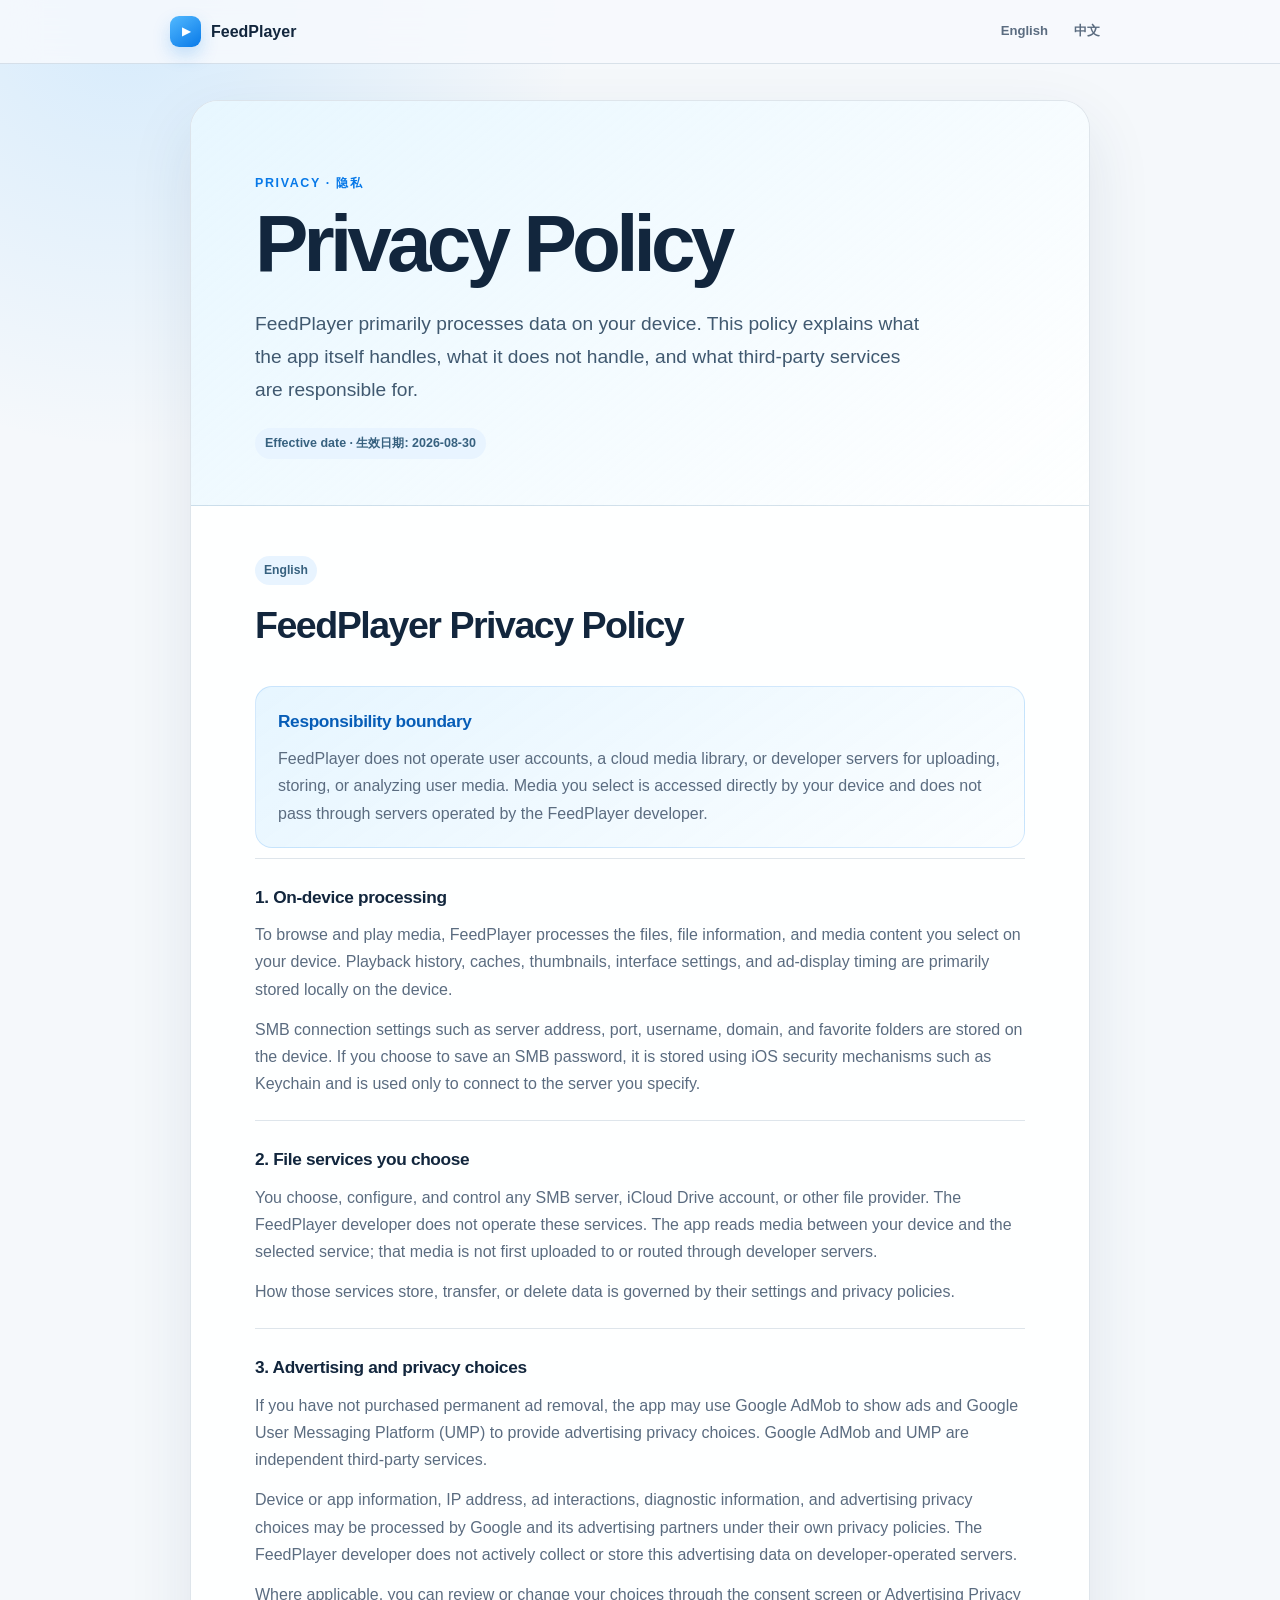
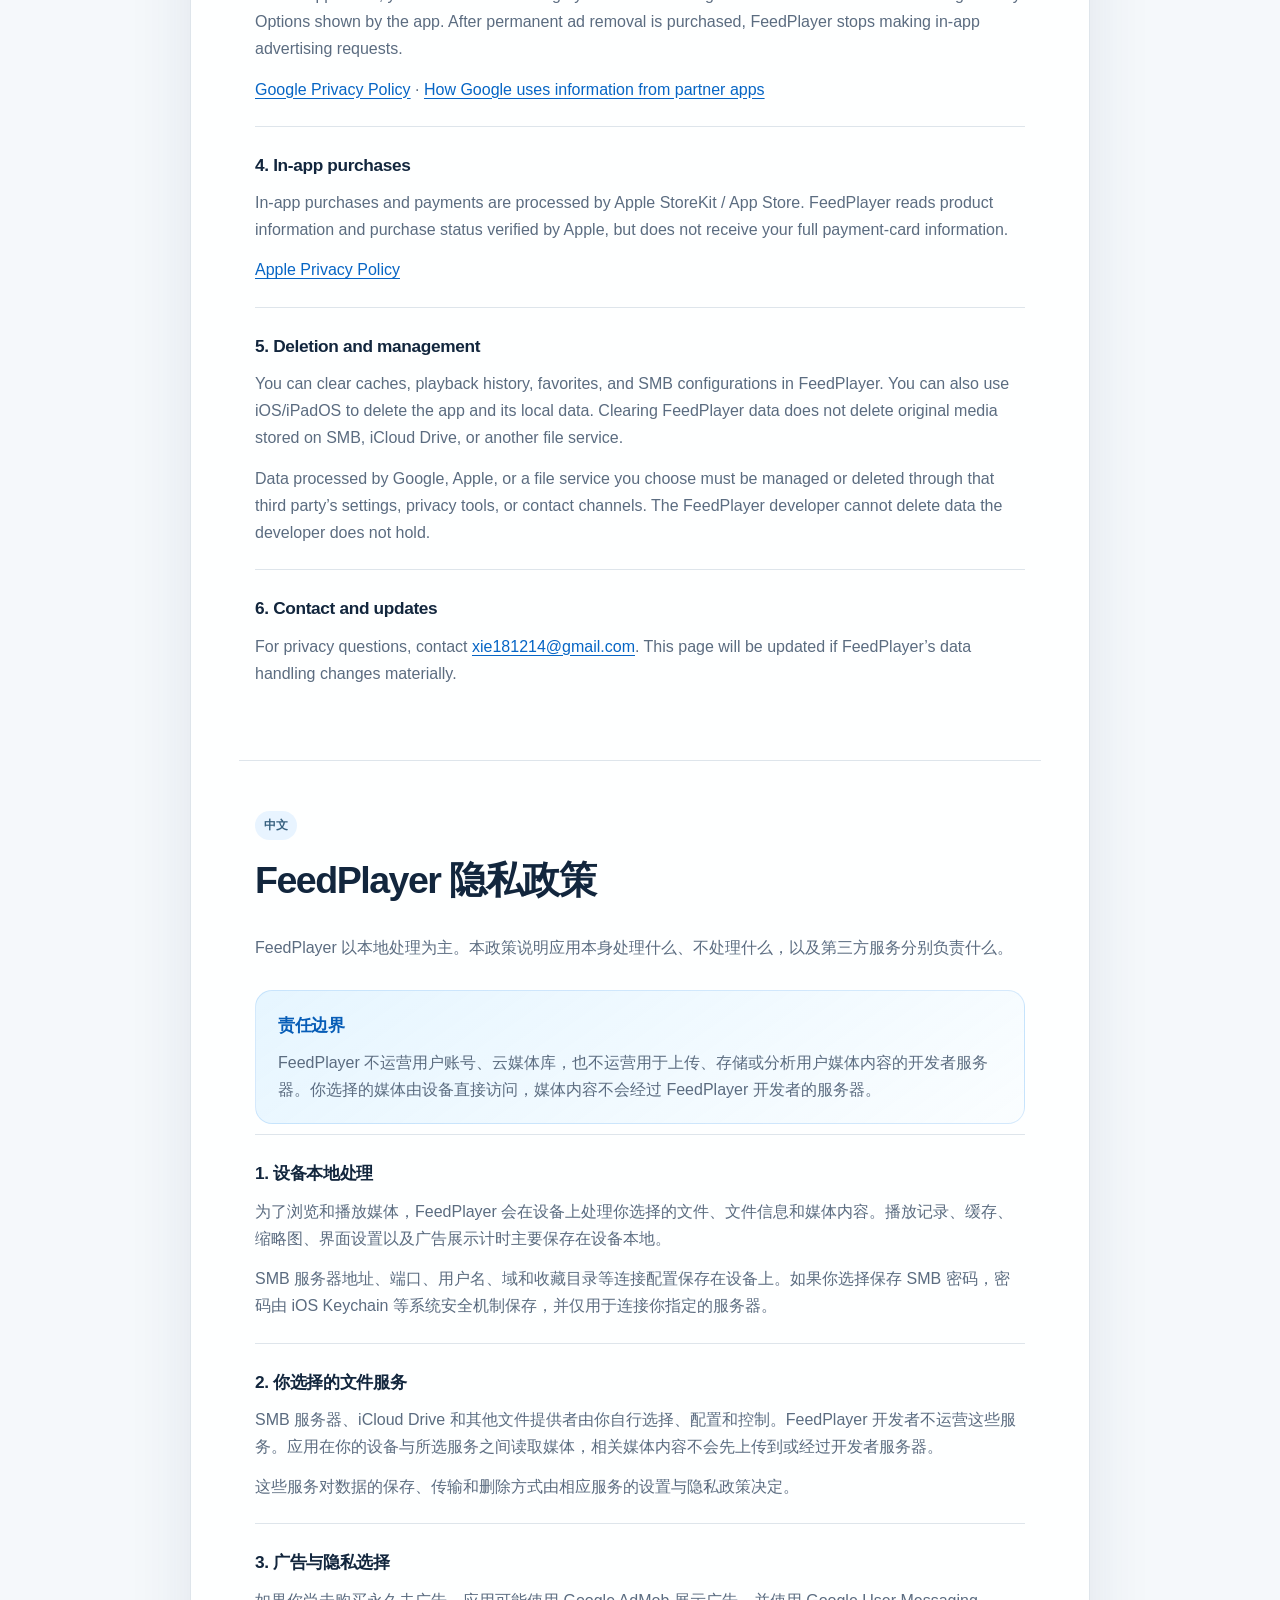
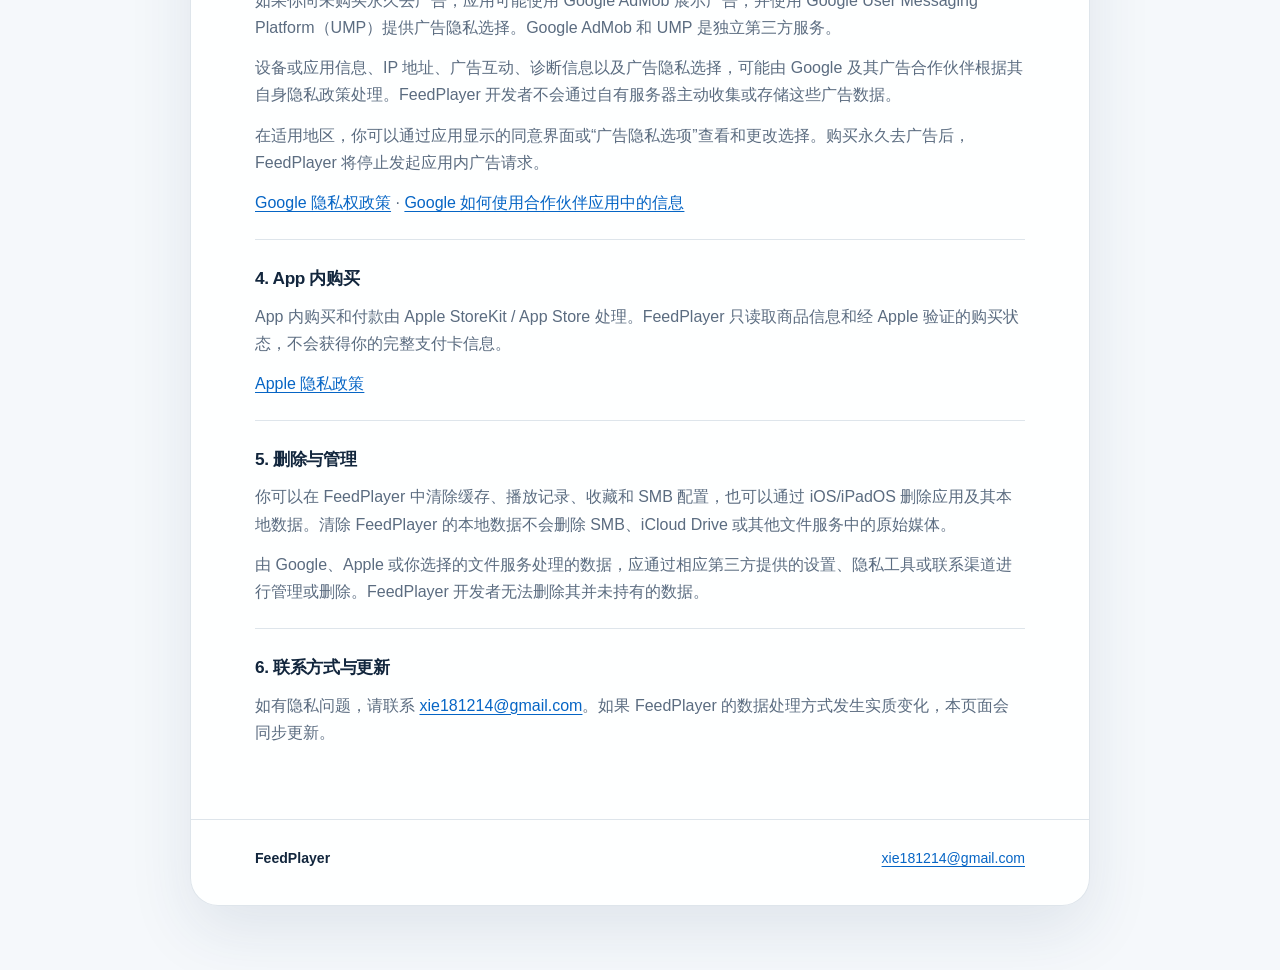
==== commit c4b36560: "Show English first across support pages" ====
--- a/privacy-policy.html
+++ b/privacy-policy.html
@@ -1,80 +1,32 @@
 <!doctype html>
-<html lang="zh-Hans">
+<html lang="en">
   <head>
     <meta charset="utf-8" />
     <meta name="viewport" content="width=device-width, initial-scale=1" />
-    <meta name="description" content="FeedPlayer 隐私政策与 Privacy Policy" />
+    <meta name="description" content="FeedPlayer Privacy Policy · 隐私政策" />
     <meta name="color-scheme" content="light dark" />
-    <title>FeedPlayer 隐私政策 · Privacy Policy</title>
+    <title>FeedPlayer Privacy Policy · 隐私政策</title>
     <link rel="stylesheet" href="styles.css" />
   </head>
   <body>
     <header class="topbar">
-      <a class="brand" href="#top" aria-label="FeedPlayer 隐私政策">
+      <a class="brand" href="#top" aria-label="FeedPlayer Privacy Policy">
         <span class="brand-mark" aria-hidden="true">▶</span>
         <span>FeedPlayer</span>
       </a>
-      <nav aria-label="语言导航">
-        <a href="#zh">中文</a>
+      <nav aria-label="Language">
         <a href="#en">English</a>
+        <a href="#zh" lang="zh-Hans">中文</a>
       </nav>
     </header>
 
     <main id="top" class="page">
       <section class="hero">
-        <p class="eyebrow">Privacy · 隐私</p>
+        <p class="eyebrow">Privacy · <span lang="zh-Hans">隐私</span></p>
         <h1>Privacy Policy</h1>
-        <p class="lead">FeedPlayer 以本地处理为主。本政策说明应用本身处理什么、不处理什么，以及第三方服务分别负责什么。</p>
-        <p class="date">生效日期 · Effective date: 2026-08-30</p>
+        <p class="lead">FeedPlayer primarily processes data on your device. This policy explains what the app itself handles, what it does not handle, and what third-party services are responsible for.</p>
+        <p class="date">Effective date · <span lang="zh-Hans">生效日期</span>: 2026-08-30</p>
       </section>
-
-      <article id="zh" lang="zh-Hans">
-        <div class="language-title"><span>中文</span><h2>FeedPlayer 隐私政策</h2></div>
-
-        <section class="highlight">
-          <h3>责任边界</h3>
-          <p>FeedPlayer 不运营用户账号、云媒体库，也不运营用于上传、存储或分析用户媒体内容的开发者服务器。你选择的媒体由设备直接访问，媒体内容不会经过 FeedPlayer 开发者的服务器。</p>
-        </section>
-
-        <section>
-          <h3>1. 设备本地处理</h3>
-          <p>为了浏览和播放媒体，FeedPlayer 会在设备上处理你选择的文件、文件信息和媒体内容。播放记录、缓存、缩略图、界面设置以及广告展示计时主要保存在设备本地。</p>
-          <p>SMB 服务器地址、端口、用户名、域和收藏目录等连接配置保存在设备上。如果你选择保存 SMB 密码，密码由 iOS Keychain 等系统安全机制保存，并仅用于连接你指定的服务器。</p>
-        </section>
-
-        <section>
-          <h3>2. 你选择的文件服务</h3>
-          <p>SMB 服务器、iCloud Drive 和其他文件提供者由你自行选择、配置和控制。FeedPlayer 开发者不运营这些服务。应用在你的设备与所选服务之间读取媒体，相关媒体内容不会先上传到或经过开发者服务器。</p>
-          <p>这些服务对数据的保存、传输和删除方式由相应服务的设置与隐私政策决定。</p>
-        </section>
-
-        <section>
-          <h3>3. 广告与隐私选择</h3>
-          <p>如果你尚未购买永久去广告，应用可能使用 Google AdMob 展示广告，并使用 Google User Messaging Platform（UMP）提供广告隐私选择。Google AdMob 和 UMP 是独立第三方服务。</p>
-          <p>设备或应用信息、IP 地址、广告互动、诊断信息以及广告隐私选择，可能由 Google 及其广告合作伙伴根据其自身隐私政策处理。FeedPlayer 开发者不会通过自有服务器主动收集或存储这些广告数据。</p>
-          <p>在适用地区，你可以通过应用显示的同意界面或“广告隐私选项”查看和更改选择。购买永久去广告后，FeedPlayer 将停止发起应用内广告请求。</p>
-          <p><a href="https://policies.google.com/privacy">Google 隐私权政策</a> · <a href="https://policies.google.com/technologies/partner-sites">Google 如何使用合作伙伴应用中的信息</a></p>
-        </section>
-
-        <section>
-          <h3>4. App 内购买</h3>
-          <p>App 内购买和付款由 Apple StoreKit / App Store 处理。FeedPlayer 只读取商品信息和经 Apple 验证的购买状态，不会获得你的完整支付卡信息。</p>
-          <p><a href="https://www.apple.com/legal/privacy/">Apple 隐私政策</a></p>
-        </section>
-
-        <section>
-          <h3>5. 删除与管理</h3>
-          <p>你可以在 FeedPlayer 中清除缓存、播放记录、收藏和 SMB 配置，也可以通过 iOS/iPadOS 删除应用及其本地数据。清除 FeedPlayer 的本地数据不会删除 SMB、iCloud Drive 或其他文件服务中的原始媒体。</p>
-          <p>由 Google、Apple 或你选择的文件服务处理的数据，应通过相应第三方提供的设置、隐私工具或联系渠道进行管理或删除。FeedPlayer 开发者无法删除其并未持有的数据。</p>
-        </section>
-
-        <section>
-          <h3>6. 联系方式与更新</h3>
-          <p>如有隐私问题，请联系 <a href="mailto:xie181214@gmail.com">xie181214@gmail.com</a>。如果 FeedPlayer 的数据处理方式发生实质变化，本页面会同步更新。</p>
-        </section>
-      </article>
-
-      <hr />
 
       <article id="en" lang="en">
         <div class="language-title"><span>English</span><h2>FeedPlayer Privacy Policy</h2></div>
@@ -122,6 +74,55 @@
         </section>
       </article>
 
+      <hr />
+
+      <article id="zh" lang="zh-Hans">
+        <div class="language-title"><span>中文</span><h2>FeedPlayer 隐私政策</h2></div>
+        <p>FeedPlayer 以本地处理为主。本政策说明应用本身处理什么、不处理什么，以及第三方服务分别负责什么。</p>
+
+        <section class="highlight">
+          <h3>责任边界</h3>
+          <p>FeedPlayer 不运营用户账号、云媒体库，也不运营用于上传、存储或分析用户媒体内容的开发者服务器。你选择的媒体由设备直接访问，媒体内容不会经过 FeedPlayer 开发者的服务器。</p>
+        </section>
+
+        <section>
+          <h3>1. 设备本地处理</h3>
+          <p>为了浏览和播放媒体，FeedPlayer 会在设备上处理你选择的文件、文件信息和媒体内容。播放记录、缓存、缩略图、界面设置以及广告展示计时主要保存在设备本地。</p>
+          <p>SMB 服务器地址、端口、用户名、域和收藏目录等连接配置保存在设备上。如果你选择保存 SMB 密码，密码由 iOS Keychain 等系统安全机制保存，并仅用于连接你指定的服务器。</p>
+        </section>
+
+        <section>
+          <h3>2. 你选择的文件服务</h3>
+          <p>SMB 服务器、iCloud Drive 和其他文件提供者由你自行选择、配置和控制。FeedPlayer 开发者不运营这些服务。应用在你的设备与所选服务之间读取媒体，相关媒体内容不会先上传到或经过开发者服务器。</p>
+          <p>这些服务对数据的保存、传输和删除方式由相应服务的设置与隐私政策决定。</p>
+        </section>
+
+        <section>
+          <h3>3. 广告与隐私选择</h3>
+          <p>如果你尚未购买永久去广告，应用可能使用 Google AdMob 展示广告，并使用 Google User Messaging Platform（UMP）提供广告隐私选择。Google AdMob 和 UMP 是独立第三方服务。</p>
+          <p>设备或应用信息、IP 地址、广告互动、诊断信息以及广告隐私选择，可能由 Google 及其广告合作伙伴根据其自身隐私政策处理。FeedPlayer 开发者不会通过自有服务器主动收集或存储这些广告数据。</p>
+          <p>在适用地区，你可以通过应用显示的同意界面或“广告隐私选项”查看和更改选择。购买永久去广告后，FeedPlayer 将停止发起应用内广告请求。</p>
+          <p><a href="https://policies.google.com/privacy">Google 隐私权政策</a> · <a href="https://policies.google.com/technologies/partner-sites">Google 如何使用合作伙伴应用中的信息</a></p>
+        </section>
+
+        <section>
+          <h3>4. App 内购买</h3>
+          <p>App 内购买和付款由 Apple StoreKit / App Store 处理。FeedPlayer 只读取商品信息和经 Apple 验证的购买状态，不会获得你的完整支付卡信息。</p>
+          <p><a href="https://www.apple.com/legal/privacy/">Apple 隐私政策</a></p>
+        </section>
+
+        <section>
+          <h3>5. 删除与管理</h3>
+          <p>你可以在 FeedPlayer 中清除缓存、播放记录、收藏和 SMB 配置，也可以通过 iOS/iPadOS 删除应用及其本地数据。清除 FeedPlayer 的本地数据不会删除 SMB、iCloud Drive 或其他文件服务中的原始媒体。</p>
+          <p>由 Google、Apple 或你选择的文件服务处理的数据，应通过相应第三方提供的设置、隐私工具或联系渠道进行管理或删除。FeedPlayer 开发者无法删除其并未持有的数据。</p>
+        </section>
+
+        <section>
+          <h3>6. 联系方式与更新</h3>
+          <p>如有隐私问题，请联系 <a href="mailto:xie181214@gmail.com">xie181214@gmail.com</a>。如果 FeedPlayer 的数据处理方式发生实质变化，本页面会同步更新。</p>
+        </section>
+      </article>
+
       <footer>
         <strong>FeedPlayer</strong>
         <a href="mailto:xie181214@gmail.com">xie181214@gmail.com</a>
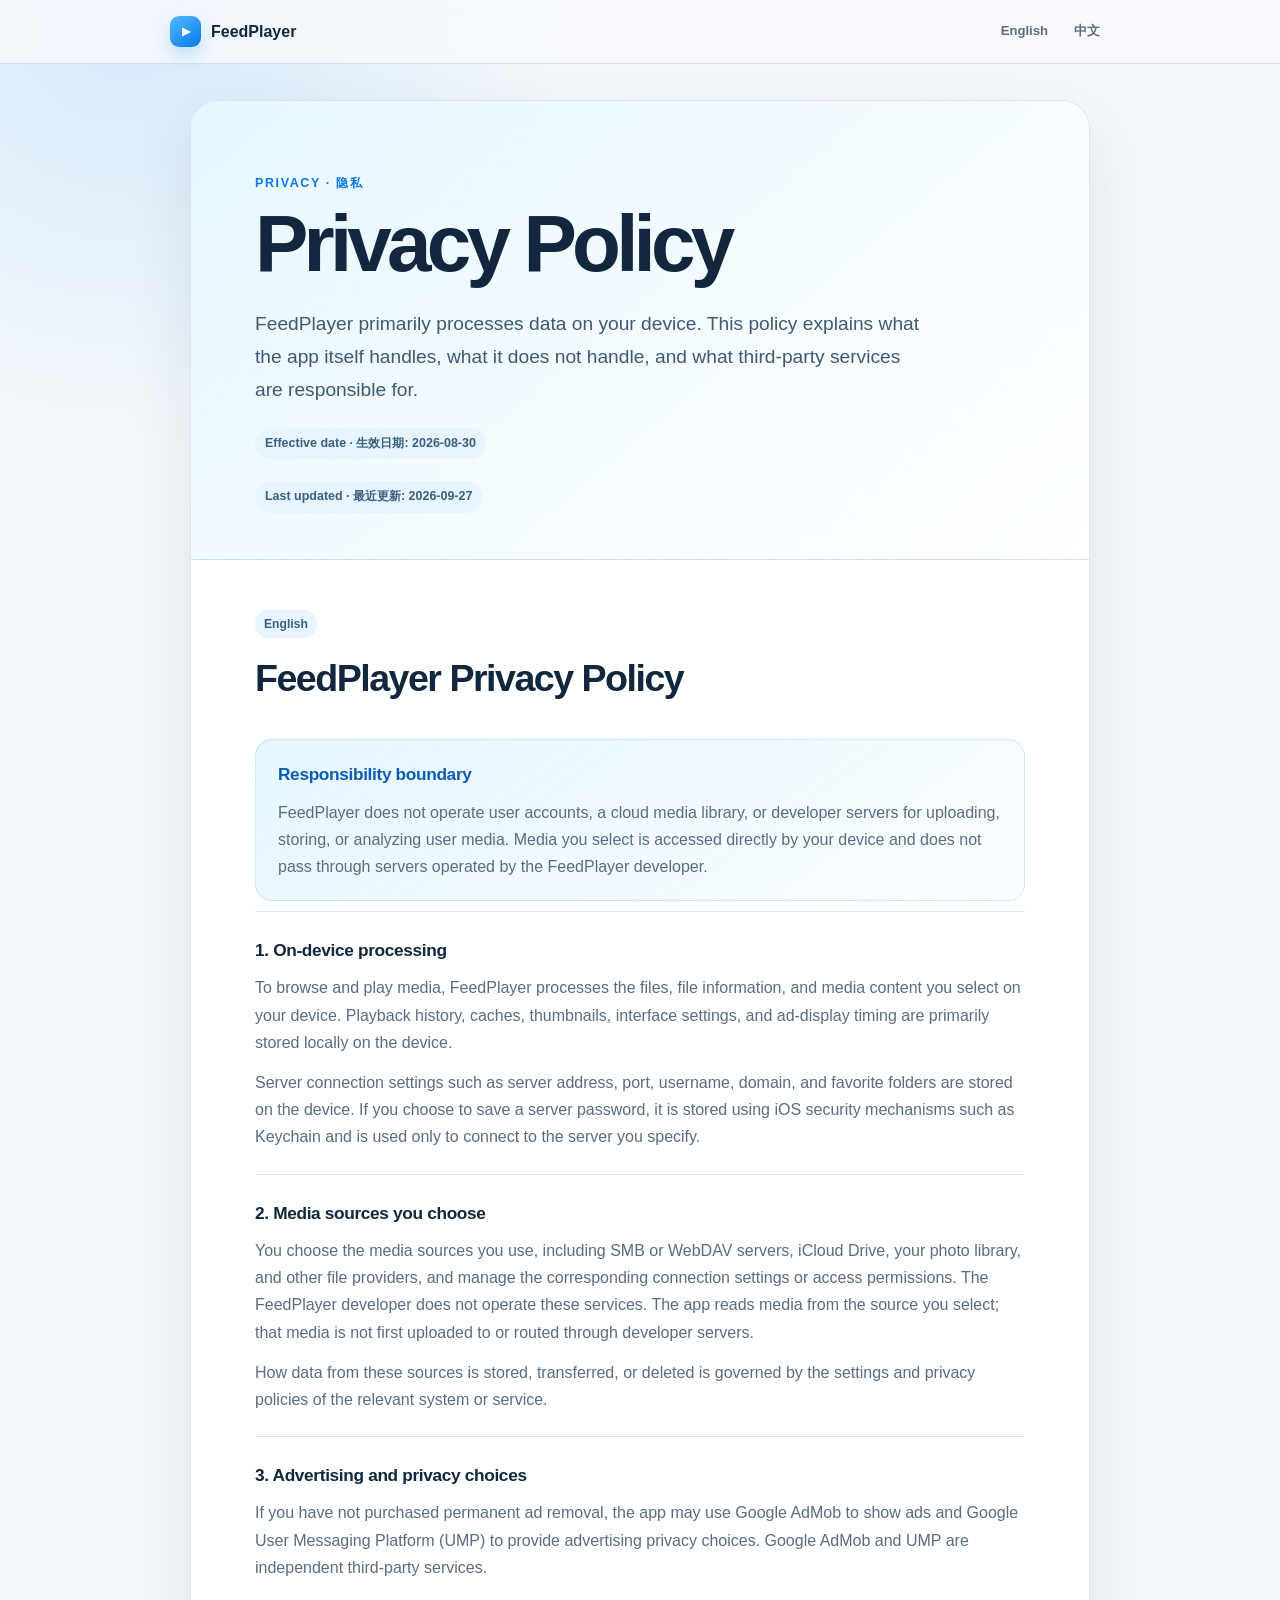
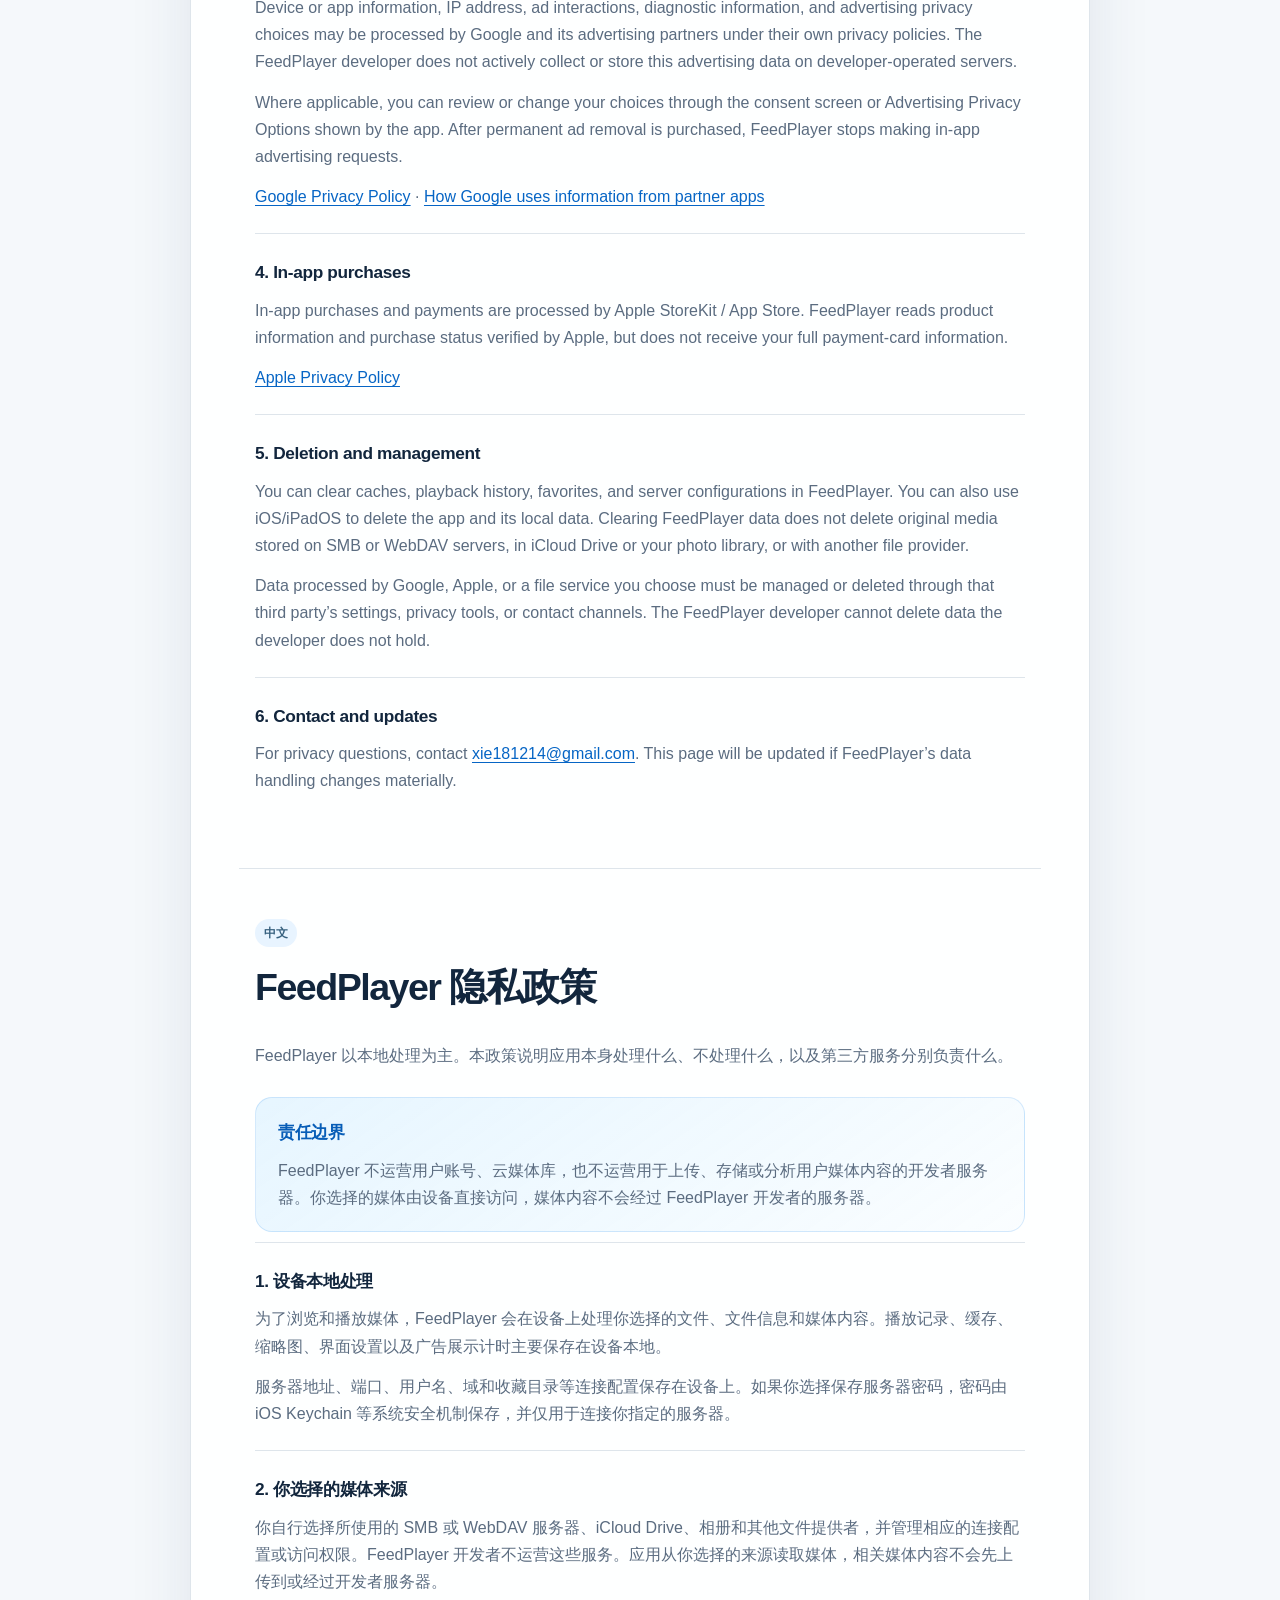
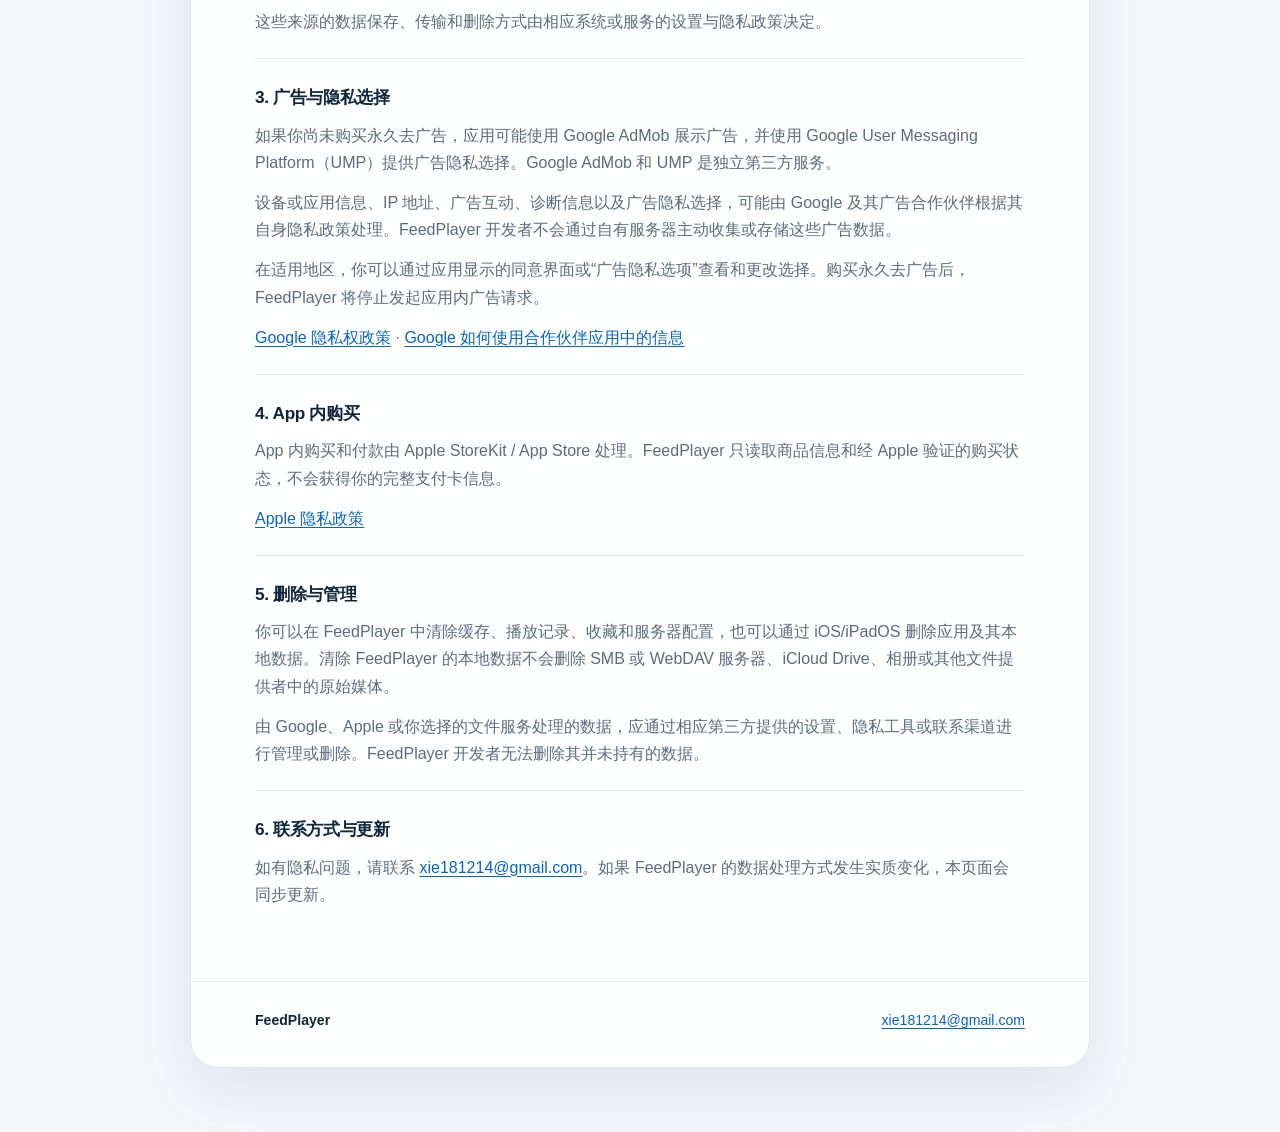
==== commit a5d1e506: "Clarify server credentials and media sources in privacy policy" ====
--- a/privacy-policy.html
+++ b/privacy-policy.html
@@ -26,6 +26,7 @@
         <h1>Privacy Policy</h1>
         <p class="lead">FeedPlayer primarily processes data on your device. This policy explains what the app itself handles, what it does not handle, and what third-party services are responsible for.</p>
         <p class="date">Effective date · <span lang="zh-Hans">生效日期</span>: 2026-08-30</p>
+        <p class="date">Last updated · <span lang="zh-Hans">最近更新</span>: 2026-09-27</p>
       </section>
 
       <article id="en" lang="en">
@@ -39,13 +40,13 @@
         <section>
           <h3>1. On-device processing</h3>
           <p>To browse and play media, FeedPlayer processes the files, file information, and media content you select on your device. Playback history, caches, thumbnails, interface settings, and ad-display timing are primarily stored locally on the device.</p>
-          <p>SMB connection settings such as server address, port, username, domain, and favorite folders are stored on the device. If you choose to save an SMB password, it is stored using iOS security mechanisms such as Keychain and is used only to connect to the server you specify.</p>
+          <p>Server connection settings such as server address, port, username, domain, and favorite folders are stored on the device. If you choose to save a server password, it is stored using iOS security mechanisms such as Keychain and is used only to connect to the server you specify.</p>
         </section>
 
         <section>
-          <h3>2. File services you choose</h3>
-          <p>You choose, configure, and control any SMB server, iCloud Drive account, or other file provider. The FeedPlayer developer does not operate these services. The app reads media between your device and the selected service; that media is not first uploaded to or routed through developer servers.</p>
-          <p>How those services store, transfer, or delete data is governed by their settings and privacy policies.</p>
+          <h3>2. Media sources you choose</h3>
+          <p>You choose the media sources you use, including SMB or WebDAV servers, iCloud Drive, your photo library, and other file providers, and manage the corresponding connection settings or access permissions. The FeedPlayer developer does not operate these services. The app reads media from the source you select; that media is not first uploaded to or routed through developer servers.</p>
+          <p>How data from these sources is stored, transferred, or deleted is governed by the settings and privacy policies of the relevant system or service.</p>
         </section>
 
         <section>
@@ -64,7 +65,7 @@
 
         <section>
           <h3>5. Deletion and management</h3>
-          <p>You can clear caches, playback history, favorites, and SMB configurations in FeedPlayer. You can also use iOS/iPadOS to delete the app and its local data. Clearing FeedPlayer data does not delete original media stored on SMB, iCloud Drive, or another file service.</p>
+          <p>You can clear caches, playback history, favorites, and server configurations in FeedPlayer. You can also use iOS/iPadOS to delete the app and its local data. Clearing FeedPlayer data does not delete original media stored on SMB or WebDAV servers, in iCloud Drive or your photo library, or with another file provider.</p>
           <p>Data processed by Google, Apple, or a file service you choose must be managed or deleted through that third party’s settings, privacy tools, or contact channels. The FeedPlayer developer cannot delete data the developer does not hold.</p>
         </section>
 
@@ -88,13 +89,13 @@
         <section>
           <h3>1. 设备本地处理</h3>
           <p>为了浏览和播放媒体，FeedPlayer 会在设备上处理你选择的文件、文件信息和媒体内容。播放记录、缓存、缩略图、界面设置以及广告展示计时主要保存在设备本地。</p>
-          <p>SMB 服务器地址、端口、用户名、域和收藏目录等连接配置保存在设备上。如果你选择保存 SMB 密码，密码由 iOS Keychain 等系统安全机制保存，并仅用于连接你指定的服务器。</p>
+          <p>服务器地址、端口、用户名、域和收藏目录等连接配置保存在设备上。如果你选择保存服务器密码，密码由 iOS Keychain 等系统安全机制保存，并仅用于连接你指定的服务器。</p>
         </section>
 
         <section>
-          <h3>2. 你选择的文件服务</h3>
-          <p>SMB 服务器、iCloud Drive 和其他文件提供者由你自行选择、配置和控制。FeedPlayer 开发者不运营这些服务。应用在你的设备与所选服务之间读取媒体，相关媒体内容不会先上传到或经过开发者服务器。</p>
-          <p>这些服务对数据的保存、传输和删除方式由相应服务的设置与隐私政策决定。</p>
+          <h3>2. 你选择的媒体来源</h3>
+          <p>你自行选择所使用的 SMB 或 WebDAV 服务器、iCloud Drive、相册和其他文件提供者，并管理相应的连接配置或访问权限。FeedPlayer 开发者不运营这些服务。应用从你选择的来源读取媒体，相关媒体内容不会先上传到或经过开发者服务器。</p>
+          <p>这些来源的数据保存、传输和删除方式由相应系统或服务的设置与隐私政策决定。</p>
         </section>
 
         <section>
@@ -113,7 +114,7 @@
 
         <section>
           <h3>5. 删除与管理</h3>
-          <p>你可以在 FeedPlayer 中清除缓存、播放记录、收藏和 SMB 配置，也可以通过 iOS/iPadOS 删除应用及其本地数据。清除 FeedPlayer 的本地数据不会删除 SMB、iCloud Drive 或其他文件服务中的原始媒体。</p>
+          <p>你可以在 FeedPlayer 中清除缓存、播放记录、收藏和服务器配置，也可以通过 iOS/iPadOS 删除应用及其本地数据。清除 FeedPlayer 的本地数据不会删除 SMB 或 WebDAV 服务器、iCloud Drive、相册或其他文件提供者中的原始媒体。</p>
           <p>由 Google、Apple 或你选择的文件服务处理的数据，应通过相应第三方提供的设置、隐私工具或联系渠道进行管理或删除。FeedPlayer 开发者无法删除其并未持有的数据。</p>
         </section>
 
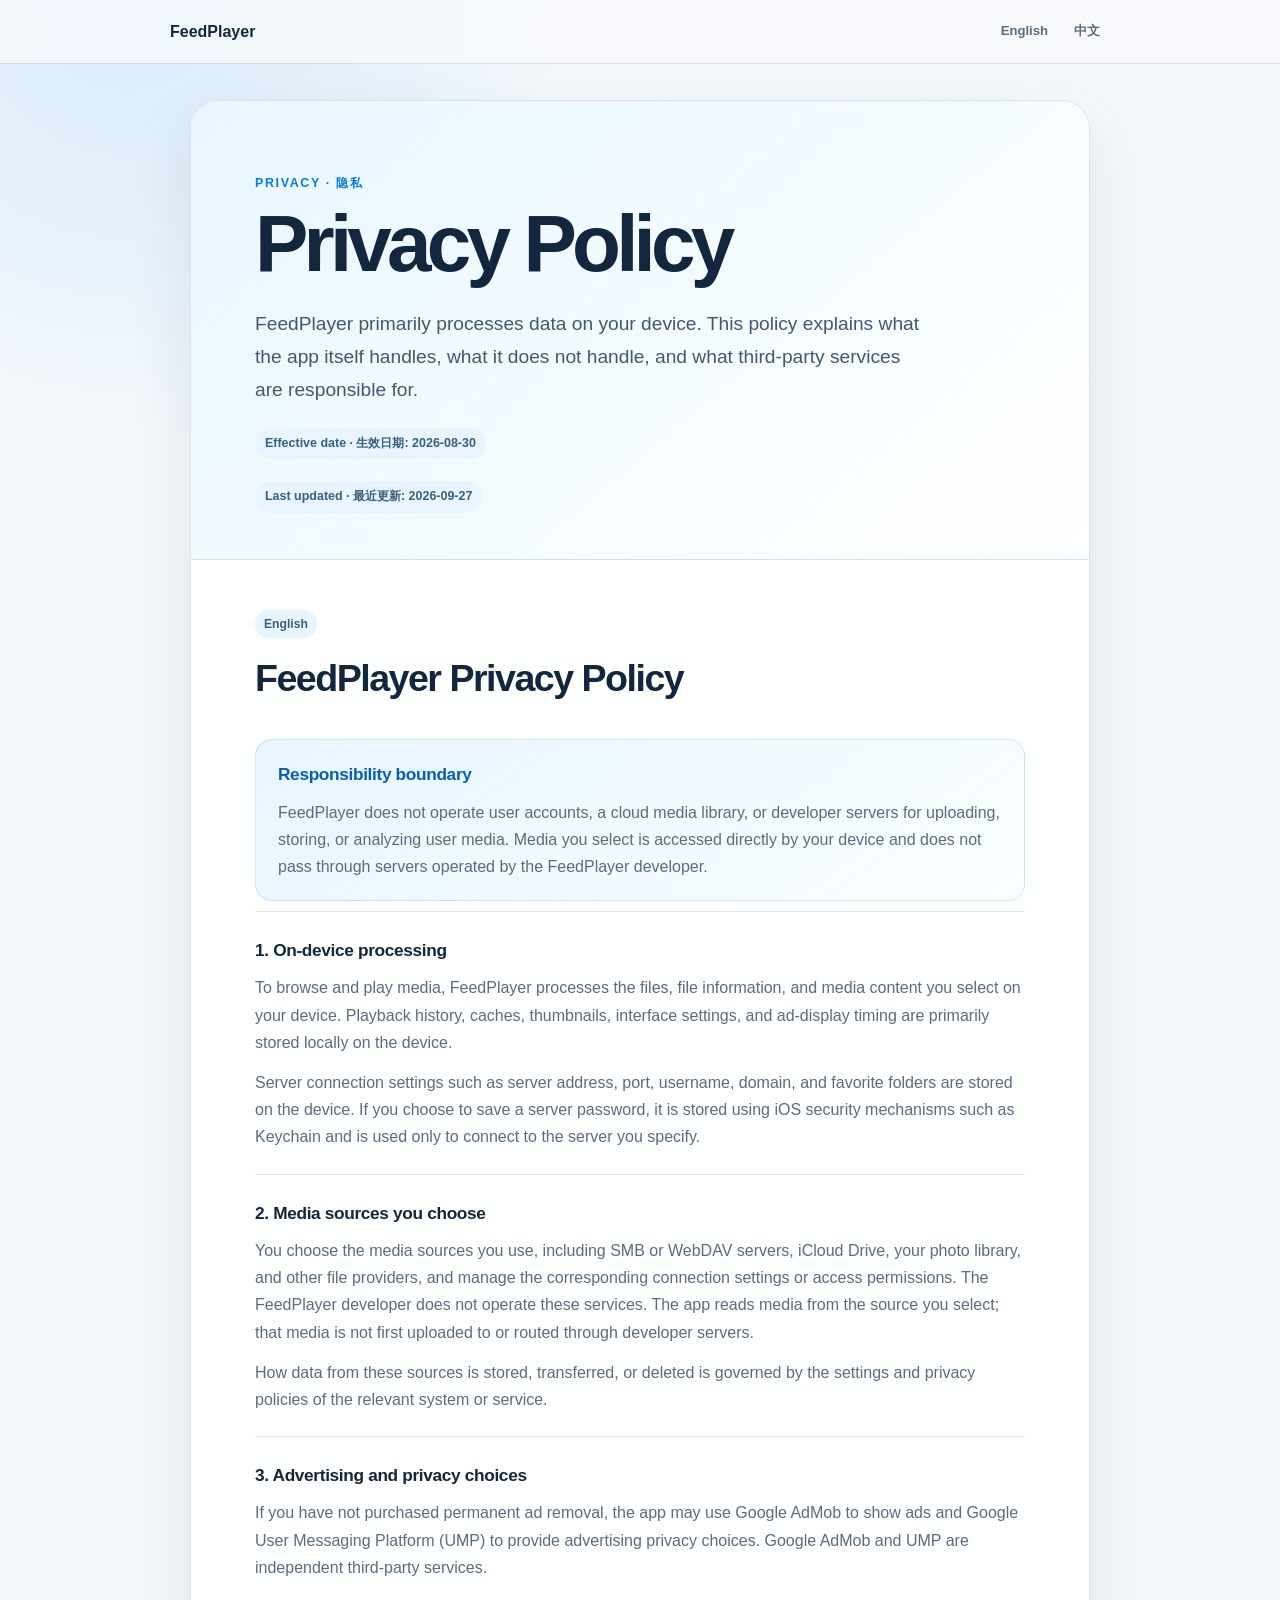
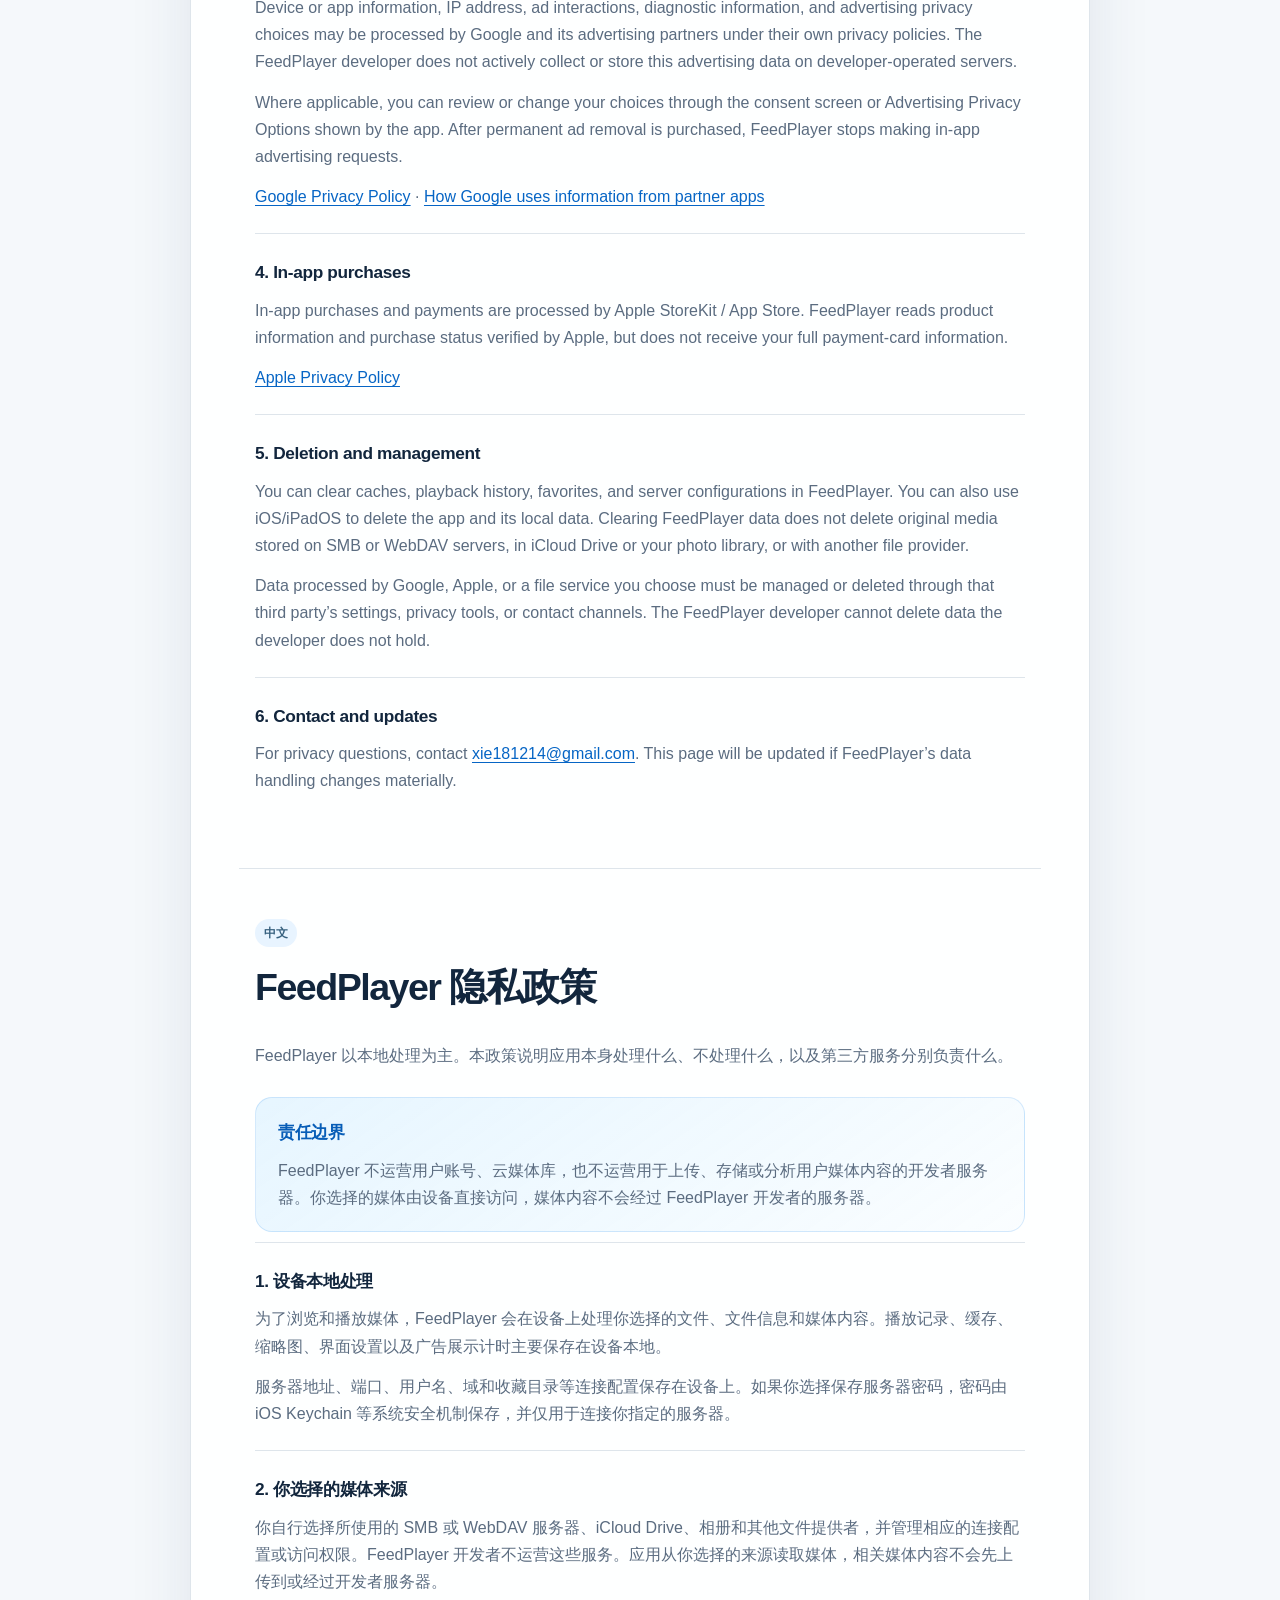
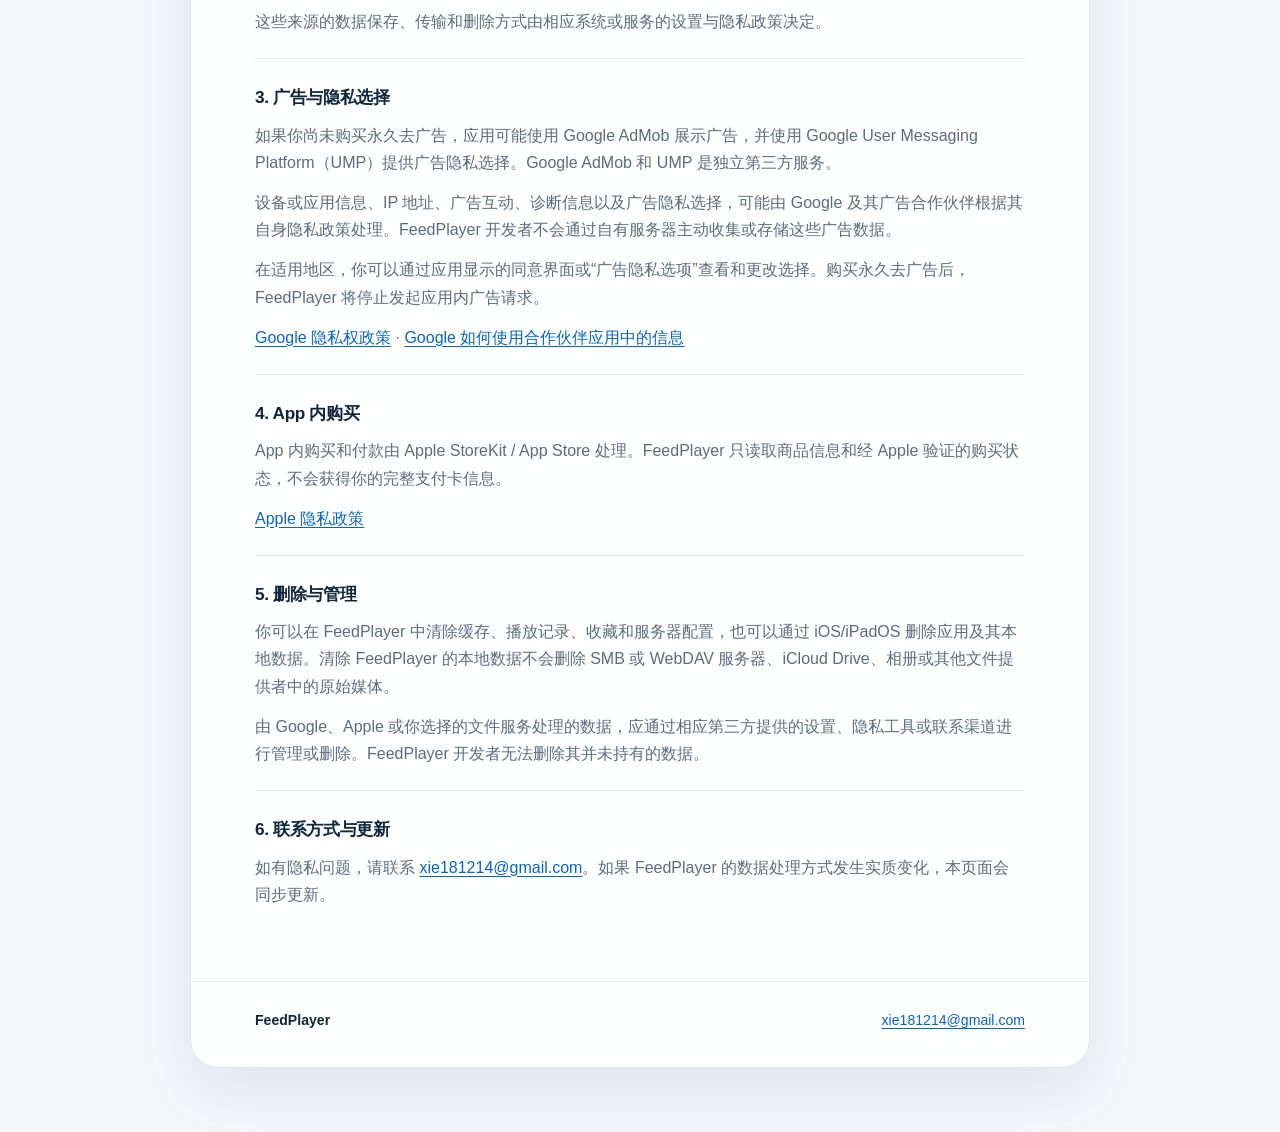
==== commit 573ec772: "Use text-only branding on the privacy policy page" ====
--- a/privacy-policy.html
+++ b/privacy-policy.html
@@ -10,10 +10,7 @@
   </head>
   <body>
     <header class="topbar">
-      <a class="brand" href="#top" aria-label="FeedPlayer Privacy Policy">
-        <span class="brand-mark" aria-hidden="true">▶</span>
-        <span>FeedPlayer</span>
-      </a>
+      <a class="brand" href="#top" aria-label="FeedPlayer Privacy Policy">FeedPlayer</a>
       <nav aria-label="Language">
         <a href="#en">English</a>
         <a href="#zh" lang="zh-Hans">中文</a>
--- a/styles.css
+++ b/styles.css
@@ -36,8 +36,7 @@
   background: rgba(247, 250, 253, 0.84);
   backdrop-filter: blur(18px);
 }
-.brand { display: flex; align-items: center; gap: 10px; color: var(--text); font-weight: 750; text-decoration: none; }
-.brand-mark { display: grid; width: 31px; height: 31px; place-items: center; border-radius: 9px; color: white; background: linear-gradient(145deg, #52b9ff, var(--accent)); font-size: 0.7rem; box-shadow: 0 8px 18px rgba(8, 121, 232, 0.22); }
+.brand { color: var(--text); font-weight: 750; text-decoration: none; }
 nav { display: flex; gap: 6px; }
 nav a { padding: 5px 10px; border-radius: 999px; color: var(--muted); font-size: 0.82rem; font-weight: 650; text-decoration: none; }
 nav a:hover { color: var(--accent); background: var(--accent-soft); }
